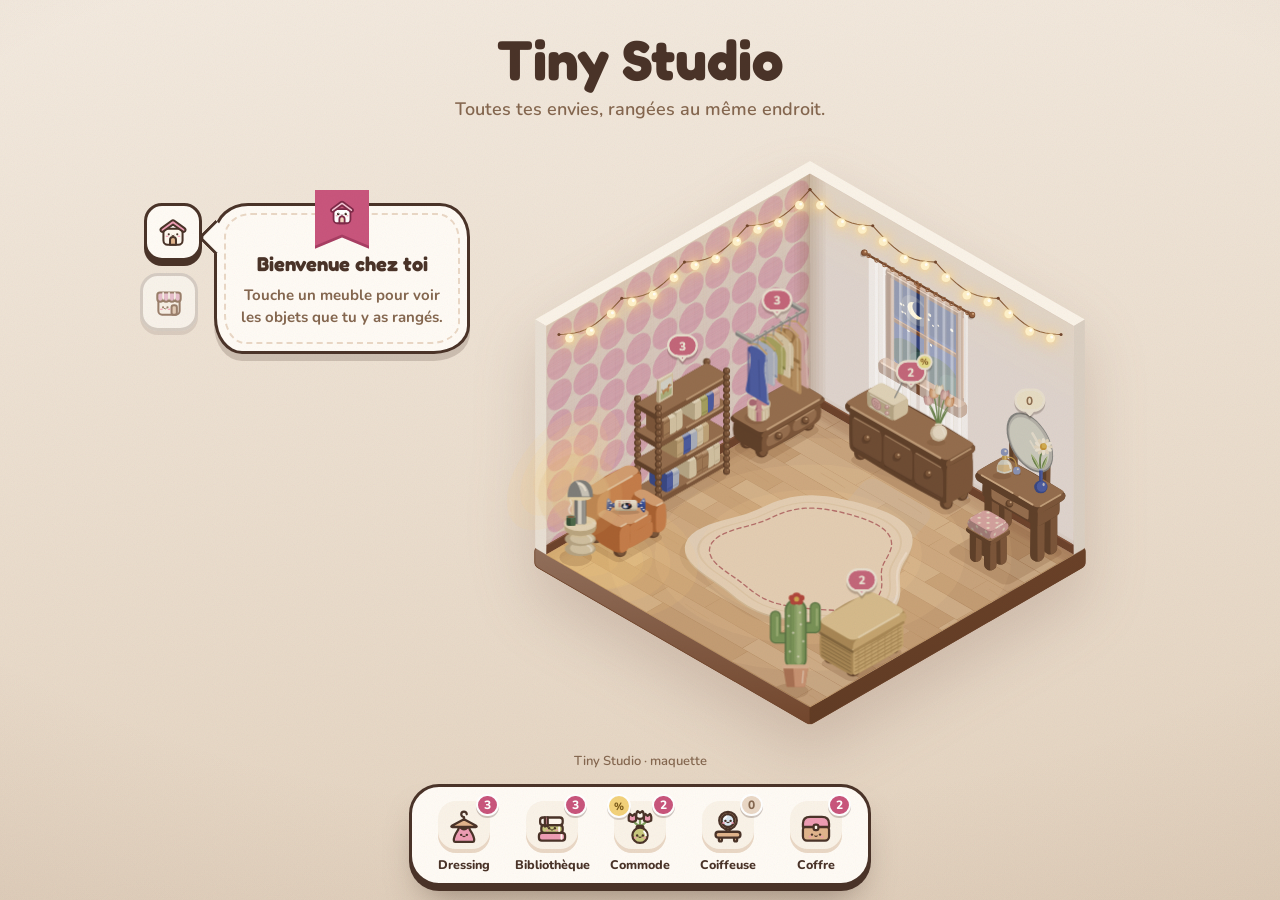
==== index.html @ 57e96b56 "Studio illustre, cinq meubles cliquables et panneau des envies (issue #1) La maquette de Tiny Studio" ====
<!DOCTYPE html>
<html lang="fr" data-ambiance="zen">
<head>
  <meta charset="utf-8">
  <meta name="viewport" content="width=device-width, initial-scale=1">
  <title>Tiny Studio</title>
  <meta name="description" content="Une pièce à vivre illustrée où l'on range ses envies repérées en ligne.">
  <link rel="preconnect" href="https://fonts.googleapis.com">
  <link rel="preconnect" href="https://fonts.gstatic.com" crossorigin>
  <link href="https://fonts.googleapis.com/css2?family=Fredoka:wght@500;600;700&family=Nunito:wght@600;700;800&display=swap" rel="stylesheet">
  <link rel="stylesheet" href="style.css">
</head>
<body>

  <!-- Les icônes du projet, dessinées une fois et réutilisées partout -->
  <svg class="sprite" aria-hidden="true" focusable="false">
    <symbol id="ic-maison" viewBox="0 0 32 32"><rect x="7" y="13" width="18" height="15" rx="4" class="ic-f ic" /><path d="M4.6 15.2 Q3.6 13.6 5.2 12.4 L14.4 5.6 Q16 4.4 17.6 5.6 L26.8 12.4 Q28.4 13.6 27.4 15.2 Q26.4 16.4 25 15.4 L16 8.9 L7 15.4 Q5.6 16.4 4.6 15.2 Z" class="ic-a ic" /><path d="M13.2 28 V23.4 a2.8 2.8 0 0 1 5.6 0 V28 Z" class="ic-b ic" /><g><circle cx="12" cy="18.2" r="1" class="ic-yeux" /><circle cx="12.40" cy="17.80" r="0.45" class="ic-eclat" /><circle cx="20" cy="18.2" r="1" class="ic-yeux" /><circle cx="20.40" cy="17.80" r="0.45" class="ic-eclat" /><ellipse cx="10.4" cy="20.0" rx="1.3" ry="0.8" class="ic-joue" /><ellipse cx="21.6" cy="20.0" rx="1.3" ry="0.8" class="ic-joue" /><path d="M15.0 19.3 Q16.0 20.4 17.0 19.3" class="ic-bouche" /></g></symbol>
    <symbol id="ic-boutique" viewBox="0 0 32 32"><rect x="6" y="13" width="20" height="15" rx="3.5" class="ic-f ic" /><rect x="18.4" y="19" width="5" height="9" rx="2" class="ic-b ic" /><path d="M5 9.5 Q5 7 7.5 7 H24.5 Q27 7 27 9.5 V13 a2.75 2.75 0 0 1 -5.5 0 a2.75 2.75 0 0 1 -5.5 0 a2.75 2.75 0 0 1 -5.5 0 a2.75 2.75 0 0 1 -5.5 0 Z" class="ic-a ic" /><path d="M10.5 7.5 V13 M16 7.5 V13 M21.5 7.5 V13" class="ic-rayure" /><g><circle cx="10.4" cy="21" r="1" class="ic-yeux" /><circle cx="10.80" cy="20.60" r="0.45" class="ic-eclat" /><circle cx="14.6" cy="21" r="1" class="ic-yeux" /><circle cx="15.00" cy="20.60" r="0.45" class="ic-eclat" /><ellipse cx="8.8" cy="22.8" rx="1.3" ry="0.8" class="ic-joue" /><ellipse cx="16.2" cy="22.8" rx="1.3" ry="0.8" class="ic-joue" /><path d="M11.5 22.1 Q12.5 23.2 13.5 22.1" class="ic-bouche" /></g></symbol>
    <symbol id="ic-dressing" viewBox="0 0 32 32"><path d="M16 9.5 V7.6 a2.3 2.3 0 1 1 2.3 -2.3" class="ic-trait" /><path d="M12.2 15 L11 18.5 Q7 24.5 7.5 27.6 Q7.6 28.5 8.6 28.5 H23.4 Q24.4 28.5 24.5 27.6 Q25 24.5 21 18.5 L19.8 15 Z" class="ic-a ic" /><path d="M16 9.5 L5.8 15 Q4.6 16 6.2 16 H25.8 Q27.4 16 26.2 15 Z" class="ic-b ic" /><path d="M13 16.4 Q16 19.4 19 16.4" class="ic-trait" /><g><circle cx="13.6" cy="22.6" r="1" class="ic-yeux" /><circle cx="14.00" cy="22.20" r="0.45" class="ic-eclat" /><circle cx="18.4" cy="22.6" r="1" class="ic-yeux" /><circle cx="18.80" cy="22.20" r="0.45" class="ic-eclat" /><ellipse cx="12.0" cy="24.400000000000002" rx="1.3" ry="0.8" class="ic-joue" /><ellipse cx="20.0" cy="24.400000000000002" rx="1.3" ry="0.8" class="ic-joue" /><path d="M15.0 23.700000000000003 Q16.0 24.8 17.0 23.700000000000003" class="ic-bouche" /></g></symbol>
    <symbol id="ic-bibliotheque" viewBox="0 0 32 32"><rect x="5" y="21" width="22" height="6.5" rx="2.4" class="ic-a ic" /><path d="M24 22.6 V25.9" class="ic-rayure" /><rect x="7" y="14.5" width="18" height="6.5" rx="2.4" class="ic-v ic" /><path d="M22 16.1 V19.4" class="ic-rayure" /><rect x="6" y="8" width="19" height="6.5" rx="2.4" class="ic-f ic" /><path d="M10 8 V15.6 l1.2 -1 l1.2 1 V8" class="ic-a ic" /><g><circle cx="13.6" cy="17" r="1" class="ic-yeux" /><circle cx="14.00" cy="16.60" r="0.45" class="ic-eclat" /><circle cx="18.4" cy="17" r="1" class="ic-yeux" /><circle cx="18.80" cy="16.60" r="0.45" class="ic-eclat" /><ellipse cx="12.0" cy="18.8" rx="1.3" ry="0.8" class="ic-joue" /><ellipse cx="20.0" cy="18.8" rx="1.3" ry="0.8" class="ic-joue" /><path d="M15.0 18.1 Q16.0 19.2 17.0 18.1" class="ic-bouche" /></g></symbol>
    <symbol id="ic-deco" viewBox="0 0 32 32"><path d="M16 16 V8 M16 16 Q12 13 9.6 10.4 M16 16 Q20 13 22.4 10.4" class="ic-tige" /><path transform="translate(9.6 10.6)" d="M-3 0 Q-3.6 -4 -2 -5.6 L0 -4 L2 -5.6 Q3.6 -4 3 0 Q0 2 -3 0 Z" class="ic-a ic" /><path transform="translate(16 8.2)" d="M-3 0 Q-3.6 -4 -2 -5.6 L0 -4 L2 -5.6 Q3.6 -4 3 0 Q0 2 -3 0 Z" class="ic-f ic" /><path transform="translate(22.4 10.6)" d="M-3 0 Q-3.6 -4 -2 -5.6 L0 -4 L2 -5.6 Q3.6 -4 3 0 Q0 2 -3 0 Z" class="ic-a ic" /><rect x="13.2" y="15" width="5.6" height="3.4" rx="1.2" class="ic-v ic" /><circle cx="16" cy="23" r="6.4" class="ic-v ic" /><path d="M19.4 19.8 Q21 21.2 21 23" class="ic-reflet" /><g><circle cx="13.6" cy="23.2" r="1" class="ic-yeux" /><circle cx="14.00" cy="22.80" r="0.45" class="ic-eclat" /><circle cx="18.4" cy="23.2" r="1" class="ic-yeux" /><circle cx="18.80" cy="22.80" r="0.45" class="ic-eclat" /><ellipse cx="12.0" cy="25.0" rx="1.3" ry="0.8" class="ic-joue" /><ellipse cx="20.0" cy="25.0" rx="1.3" ry="0.8" class="ic-joue" /><path d="M15.0 24.3 Q16.0 25.4 17.0 24.3" class="ic-bouche" /></g></symbol>
    <symbol id="ic-coiffeuse" viewBox="0 0 32 32"><rect x="14.7" y="17" width="2.6" height="4" rx="1" class="ic-b ic" /><circle cx="16" cy="10.6" r="7.4" class="ic-b ic" /><circle cx="16" cy="10.6" r="5.4" class="ic-verre ic" /><path d="M12.9 9 L14.8 7.1" class="ic-reflet" /><rect x="8.3" y="23.6" width="2.6" height="4.6" rx="1.2" class="ic-b ic" /><rect x="21.1" y="23.6" width="2.6" height="4.6" rx="1.2" class="ic-b ic" /><rect x="5.5" y="20" width="21" height="5" rx="2.5" class="ic-b ic" /><g><circle cx="13.8" cy="10.8" r="1" class="ic-yeux" /><circle cx="14.20" cy="10.40" r="0.45" class="ic-eclat" /><circle cx="18.2" cy="10.8" r="1" class="ic-yeux" /><circle cx="18.60" cy="10.40" r="0.45" class="ic-eclat" /><ellipse cx="12.200000000000001" cy="12.600000000000001" rx="1.3" ry="0.8" class="ic-joue" /><ellipse cx="19.8" cy="12.600000000000001" rx="1.3" ry="0.8" class="ic-joue" /><path d="M15.0 11.9 Q16.0 13.0 17.0 11.9" class="ic-bouche" /></g></symbol>
    <symbol id="ic-coffre" viewBox="0 0 32 32"><rect x="5" y="15" width="22" height="12.5" rx="3.4" class="ic-b ic" /><path d="M5 16 V13.2 Q5 7.4 11 7.4 H21 Q27 7.4 27 13.2 V16 Z" class="ic-a ic" /><rect x="14" y="14" width="4" height="4.6" rx="1.6" class="ic-f ic" /><g><circle cx="12.6" cy="22.4" r="1" class="ic-yeux" /><circle cx="13.00" cy="22.00" r="0.45" class="ic-eclat" /><circle cx="19.4" cy="22.4" r="1" class="ic-yeux" /><circle cx="19.80" cy="22.00" r="0.45" class="ic-eclat" /><ellipse cx="11.0" cy="24.2" rx="1.3" ry="0.8" class="ic-joue" /><ellipse cx="21.0" cy="24.2" rx="1.3" ry="0.8" class="ic-joue" /><path d="M15.0 23.5 Q16.0 24.599999999999998 17.0 23.5" class="ic-bouche" /></g></symbol>
    <symbol id="ic-canape" viewBox="0 0 32 32"><rect x="7" y="8.5" width="18" height="11" rx="4.2" class="ic-a ic" /><rect x="7.6" y="25" width="2.6" height="3" rx="1.1" class="ic-b ic" /><rect x="21.8" y="25" width="2.6" height="3" rx="1.1" class="ic-b ic" /><rect x="8.5" y="16.5" width="15" height="6" rx="2.6" class="ic-f ic" /><rect x="3.6" y="13" width="6.4" height="12" rx="3.2" class="ic-a ic" /><rect x="22" y="13" width="6.4" height="12" rx="3.2" class="ic-a ic" /><rect x="6" y="21" width="20" height="4.8" rx="2.2" class="ic-a ic" /><g><circle cx="13.6" cy="12.6" r="1" class="ic-yeux" /><circle cx="14.00" cy="12.20" r="0.45" class="ic-eclat" /><circle cx="18.4" cy="12.6" r="1" class="ic-yeux" /><circle cx="18.80" cy="12.20" r="0.45" class="ic-eclat" /><ellipse cx="12.0" cy="14.4" rx="1.3" ry="0.8" class="ic-joue" /><ellipse cx="20.0" cy="14.4" rx="1.3" ry="0.8" class="ic-joue" /><path d="M15.0 13.7 Q16.0 14.8 17.0 13.7" class="ic-bouche" /></g></symbol>
    <symbol id="ic-papier" viewBox="0 0 32 32"><path d="M8.5 10 H23.5 V26.5 Q20 25 16 26.6 Q12 28.2 8.5 26.5 Z" class="ic-f ic" /><g class="ic-pois"><circle cx="12" cy="14.5" r="1.5" /><circle cx="20" cy="14.5" r="1.5" /><circle cx="12" cy="22.5" r="1.5" /><circle cx="20" cy="22.5" r="1.5" /></g><rect x="5.5" y="5" width="21" height="6.4" rx="3.2" class="ic-a ic" /><ellipse cx="24" cy="8.2" rx="1.4" ry="2.4" class="ic-f ic" /><g><circle cx="14" cy="18.6" r="1" class="ic-yeux" /><circle cx="14.40" cy="18.20" r="0.45" class="ic-eclat" /><circle cx="18" cy="18.6" r="1" class="ic-yeux" /><circle cx="18.40" cy="18.20" r="0.45" class="ic-eclat" /><ellipse cx="12.4" cy="20.400000000000002" rx="1.3" ry="0.8" class="ic-joue" /><ellipse cx="19.6" cy="20.400000000000002" rx="1.3" ry="0.8" class="ic-joue" /><path d="M15.0 19.700000000000003 Q16.0 20.8 17.0 19.700000000000003" class="ic-bouche" /></g></symbol>
    <symbol id="ic-sol" viewBox="0 0 32 32"><rect x="5" y="5" width="22" height="22" rx="5.5" class="ic-b ic" /><path d="M5.6 10.5 H26.4 M5.6 16 H26.4 M5.6 21.5 H26.4 M14 5.6 V10.5 M21 10.5 V16 M11 16 V21.5 M18.5 21.5 V26.4" class="ic-lame" /><path d="M8.4 8.2 L10.6 6.4" class="ic-reflet" /><g><circle cx="12.6" cy="13.3" r="1" class="ic-yeux" /><circle cx="13.00" cy="12.90" r="0.45" class="ic-eclat" /><circle cx="19.4" cy="13.3" r="1" class="ic-yeux" /><circle cx="19.80" cy="12.90" r="0.45" class="ic-eclat" /><ellipse cx="11.0" cy="15.100000000000001" rx="1.3" ry="0.8" class="ic-joue" /><ellipse cx="21.0" cy="15.100000000000001" rx="1.3" ry="0.8" class="ic-joue" /></g></symbol>
    <symbol id="ic-chien" viewBox="0 0 32 32"><path d="M9.4 9.6 Q3.4 10.6 4.6 19.4 Q5.6 23 9.6 19.6 Z" class="ic-fauve-fonce ic" /><path d="M22.6 9.6 Q28.6 10.6 27.4 19.4 Q26.4 23 22.4 19.6 Z" class="ic-fauve-fonce ic" /><ellipse cx="16" cy="16" rx="8.6" ry="8.4" class="ic-fauve ic" /><ellipse cx="16" cy="20.4" rx="4.6" ry="3.4" class="ic-fauve-clair ic" /><ellipse cx="16" cy="18.4" rx="1.7" ry="1.2" class="ic-yeux" /><circle cx="12.4" cy="15" r="1.15" class="ic-yeux" /><circle cx="12.80" cy="14.60" r="0.45" class="ic-eclat" /><circle cx="19.6" cy="15" r="1.15" class="ic-yeux" /><circle cx="20.00" cy="14.60" r="0.45" class="ic-eclat" /><path d="M9.4 24.6 Q16 28 22.6 24.6" class="ic-collier" /><path d="M16 26.4 c-0.9 -1.2 -2.7 -0.4 -1.9 0.9 l1.9 1.8 l1.9 -1.8 c0.8 -1.3 -1 -2.1 -1.9 -0.9 Z" class="ic-medaille" /><g><ellipse cx="10.6" cy="17.8" rx="1.4" ry="0.85" class="ic-joue" /><ellipse cx="21.4" cy="17.8" rx="1.4" ry="0.85" class="ic-joue" /></g></symbol>
  </svg>

  <header class="entete">
    <p class="marque">Tiny Studio</p>
    <p class="accroche">Toutes tes envies, rangées au même endroit.</p>
  </header>

  <main class="scene">
    <h1 class="sr-only">Le studio</h1>

    <!-- Le menu, façon jeu : des onglets à gauche, et une bulle cousue qui change de contenu -->
    <div class="menu">
      <div class="onglets" role="tablist" aria-label="Menu du studio" aria-orientation="vertical">
        <button class="onglet" type="button" role="tab" id="onglet-accueil" aria-controls="volet-accueil" aria-selected="true" title="Accueil"><svg><use href="#ic-maison" /></svg><span class="sr-only">Accueil</span></button>
        <button class="onglet" type="button" role="tab" id="onglet-boutique" aria-controls="volet-boutique" aria-selected="false" tabindex="-1" title="Boutique"><svg><use href="#ic-boutique" /></svg><span class="sr-only">Boutique</span></button>
      </div>

      <div class="bulle" id="bulle">
        <section class="volet" role="tabpanel" id="volet-accueil" aria-labelledby="onglet-accueil">
          <span class="ruban" aria-hidden="true"><svg><use href="#ic-maison" /></svg></span>
          <h2>Bienvenue chez toi</h2>
          <p>Touche un meuble pour voir les objets que tu y as rangés.</p>
        </section>

        <section class="volet" role="tabpanel" id="volet-boutique" aria-labelledby="onglet-boutique" hidden>
          <span class="ruban" aria-hidden="true"><svg><use href="#ic-boutique" /></svg></span>
          <h2>La boutique ouvre bientôt</h2>
          <p>De quoi personnaliser ton studio, petit à petit.</p>
          <ul class="boutique-liste">
            <li><svg><use href="#ic-canape" /></svg>Des meubles</li>
            <li><svg><use href="#ic-papier" /></svg>Des papiers peints</li>
            <li><svg><use href="#ic-sol" /></svg>Des sols</li>
            <li><svg><use href="#ic-chien" /></svg>Un compagnon</li>
          </ul>
          <p class="centre"><span class="bientot-tag">Bientôt</span></p>
        </section>
      </div>
    </div>

    <div class="cadre-piece">
      <!-- Le studio en vue isométrique, fabriqué par un générateur : chaque meuble est un bouton -->
      <!-- PIECE -->
      <svg class="studio" viewBox="0 0 780 690" role="group" aria-label="Le studio en vue isométrique, avec ses cinq meubles">
        <defs>
          <linearGradient id="g-lumiere" x1="0" y1="0" x2="0" y2="1"><stop offset="0" stop-color="#FFFFFF" stop-opacity="0.22" /><stop offset="1" stop-color="#FFFFFF" stop-opacity="0" /></linearGradient>
          <linearGradient id="g-ombre" x1="0" y1="0" x2="0" y2="1"><stop offset="0" stop-color="#3B2414" stop-opacity="0" /><stop offset="1" stop-color="#3B2414" stop-opacity="0.18" /></linearGradient>
          <linearGradient id="g-ciel" x1="0" y1="0" x2="0" y2="1"><stop offset="0" class="ciel-haut" /><stop offset="1" class="ciel-bas" /></linearGradient>
          <radialGradient id="g-papier" cx="0.5" cy="0.45" r="0.7"><stop offset="0" stop-color="#FFF1D2" stop-opacity="0.75" /><stop offset="1" stop-color="#FFFFFF" stop-opacity="0" /></radialGradient>
        </defs>
        <g style="--c: var(--socle)"><path d="M65.2 506.5 Q65.2 511.5 69.6 514.0 L385.7 696.5 Q390.0 699.0 394.3 696.5 L710.4 514.0 Q714.8 511.5 714.8 506.5 L714.8 495.5 Q714.8 490.5 710.4 488.0 L394.3 305.5 Q390.0 303.0 385.7 305.5 L69.6 488.0 Q65.2 490.5 65.2 495.5 Z" class="v ombre" /><path d="M65.2 508.0 Q65.2 511.5 68.3 513.2 L387.0 697.2 Q390.0 699.0 390.0 695.5 L390.0 681.5 Q390.0 678.0 387.0 676.2 L68.3 492.2 Q65.2 490.5 65.2 494.0 Z" class="v clair" /><path d="M65.2 508.0 Q65.2 511.5 68.3 513.2 L387.0 697.2 Q390.0 699.0 390.0 695.5 L390.0 681.5 Q390.0 678.0 387.0 676.2 L68.3 492.2 Q65.2 490.5 65.2 494.0 Z" class="voile-lumiere" /><path d="M714.8 508.0 Q714.8 511.5 711.7 513.2 L393.0 697.2 Q390.0 699.0 390.0 695.5 L390.0 681.5 Q390.0 678.0 393.0 676.2 L711.7 492.2 Q714.8 490.5 714.8 494.0 Z" class="v ombre" /><path d="M714.8 508.0 Q714.8 511.5 711.7 513.2 L393.0 697.2 Q390.0 699.0 390.0 695.5 L390.0 681.5 Q390.0 678.0 393.0 676.2 L711.7 492.2 Q714.8 490.5 714.8 494.0 Z" class="voile-ombre" /><path d="M387.0 304.8 Q390.0 303.0 393.0 304.8 L711.7 488.8 Q714.8 490.5 711.7 492.2 L393.0 676.2 Q390.0 678.0 387.0 676.2 L68.3 492.2 Q65.2 490.5 68.3 488.8 Z" class="v haut" /></g><polygon points="390.0,318.0 701.8,498.0 390.0,678.0 78.2,498.0" class="sol" /><polygon points="390.0,318.0 78.2,498.0 78.2,228.0 390.0,48.0" class="mur-g" /><polygon points="390.0,318.0 701.8,498.0 701.8,228.0 390.0,48.0" class="mur-d" /><path d="M390.2 317.8 L702.0 497.9 L390.3 678.0 L77.9 498.2 L390.2 317.8 Z" fill="#D9B384" /><path d="M390.2 317.8 L427.6 339.6 L407.9 350.9 L370.7 329.1 L390.2 317.8 Z" fill="#E0BE91" /><path d="M427.1 340.0 L408.2 350.3" fill="none" stroke="#B88D5C" stroke-width="1.0" stroke-linecap="round" stroke-linejoin="round" opacity="0.8" /><path d="M394.0 329.3 Q405.8 335.0 416.0 343.2" fill="none" stroke="#C99E6D" stroke-width="0.9" stroke-linecap="round" opacity="0.5" /><path d="M427.6 339.6 L515.1 390.2 L495.8 401.5 L407.9 350.9 L427.6 339.6 Z" fill="#E0BE91" /><path d="M514.4 390.7 L496.3 401.0" fill="none" stroke="#B88D5C" stroke-width="1.0" stroke-linecap="round" stroke-linejoin="round" opacity="0.8" /><path d="M515.1 390.2 L611.5 445.9 L591.5 457.1 L495.8 401.5 L515.1 390.2 Z" fill="#E0BE91" /><path d="M610.6 446.2 L592.4 456.5" fill="none" stroke="#B88D5C" stroke-width="1.0" stroke-linecap="round" stroke-linejoin="round" opacity="0.8" /><path d="M526.5 405.8 Q540.5 414.0 554.1 422.9" fill="none" stroke="#C99E6D" stroke-width="0.9" stroke-linecap="round" opacity="0.5" /><path d="M611.5 445.9 L702.0 497.9 L682.0 509.3 L591.5 457.1 L611.5 445.9 Z" fill="#D1A978" /><path d="M701.3 498.4 L682.6 509.0" fill="none" stroke="#B88D5C" stroke-width="1.0" stroke-linecap="round" stroke-linejoin="round" opacity="0.8" /><path d="M646.2 474.9 Q659.3 484.6 673.8 492.0" fill="none" stroke="#C99E6D" stroke-width="0.9" stroke-linecap="round" opacity="0.5" /><path d="M370.7 329.1 L682.1 509.3" fill="none" stroke="#B88D5C" stroke-width="1.0" stroke-linecap="round" stroke-linejoin="round" opacity="0.85" /><path d="M370.7 329.1 L385.8 337.6 L366.4 349.4 L351.3 340.4 L370.7 329.1 Z" fill="#E0BE91" /><path d="M384.9 338.1 L366.5 348.8" fill="none" stroke="#B88D5C" stroke-width="1.0" stroke-linecap="round" stroke-linejoin="round" opacity="0.8" /><path d="M385.8 337.6 L481.2 393.4 L462.1 404.4 L366.4 349.4 L385.8 337.6 Z" fill="#D9B384" /><path d="M481.1 393.7 L462.4 404.2" fill="none" stroke="#B88D5C" stroke-width="1.0" stroke-linecap="round" stroke-linejoin="round" opacity="0.8" /><path d="M398.8 354.6 Q413.2 362.0 426.4 371.6" fill="none" stroke="#C99E6D" stroke-width="0.9" stroke-linecap="round" opacity="0.5" /><path d="M481.2 393.4 L570.1 444.4 L550.7 456.1 L462.1 404.4 L481.2 393.4 Z" fill="#D9B384" /><path d="M569.9 444.6 L551.2 455.6" fill="none" stroke="#B88D5C" stroke-width="1.0" stroke-linecap="round" stroke-linejoin="round" opacity="0.8" /><path d="M570.1 444.4 L655.1 493.9 L635.8 505.1 L550.7 456.1 L570.1 444.4 Z" fill="#D1A978" /><path d="M654.8 493.9 L636.5 504.8" fill="none" stroke="#B88D5C" stroke-width="1.0" stroke-linecap="round" stroke-linejoin="round" opacity="0.8" /><path d="M590.3 465.1 Q603.5 474.6 617.9 482.2" fill="none" stroke="#C99E6D" stroke-width="0.9" stroke-linecap="round" opacity="0.5" /><path d="M655.1 493.9 L682.0 509.3 L662.7 520.8 L635.8 505.1 L655.1 493.9 Z" fill="#E0BE91" /><path d="M681.9 509.4 L663.2 520.4" fill="none" stroke="#B88D5C" stroke-width="1.0" stroke-linecap="round" stroke-linejoin="round" opacity="0.8" /><path d="M351.2 340.4 L662.7 520.7" fill="none" stroke="#B88D5C" stroke-width="1.0" stroke-linecap="round" stroke-linejoin="round" opacity="0.85" /><path d="M351.3 340.4 L378.7 356.0 L359.1 367.4 L331.4 351.9 L351.3 340.4 Z" fill="#E0BE91" /><path d="M377.9 356.8 L359.4 367.2" fill="none" stroke="#B88D5C" stroke-width="1.0" stroke-linecap="round" stroke-linejoin="round" opacity="0.8" /><path d="M355.4 352.0 Q361.0 356.2 367.0 359.9" fill="none" stroke="#C99E6D" stroke-width="0.9" stroke-linecap="round" opacity="0.5" /><path d="M378.7 356.0 L463.6 405.0 L443.6 416.4 L359.1 367.4 L378.7 356.0 Z" fill="#E0BE91" /><path d="M463.0 405.8 L444.4 416.3" fill="none" stroke="#B88D5C" stroke-width="1.0" stroke-linecap="round" stroke-linejoin="round" opacity="0.8" /><path d="M463.6 405.0 L556.5 459.2 L536.7 470.4 L443.6 416.4 L463.6 405.0 Z" fill="#E0BE91" /><path d="M555.9 459.1 L537.3 469.8" fill="none" stroke="#B88D5C" stroke-width="1.0" stroke-linecap="round" stroke-linejoin="round" opacity="0.8" /><path d="M494.4 432.3 Q508.9 439.6 522.0 449.3" fill="none" stroke="#C99E6D" stroke-width="0.9" stroke-linecap="round" opacity="0.5" /><path d="M556.5 459.2 L662.7 520.8 L643.3 532.0 L536.7 470.4 L556.5 459.2 Z" fill="#E0BE91" /><path d="M662.2 520.9 L643.9 531.2" fill="none" stroke="#B88D5C" stroke-width="1.0" stroke-linecap="round" stroke-linejoin="round" opacity="0.8" /><path d="M599.8 493.1 Q614.2 500.7 627.4 510.2" fill="none" stroke="#C99E6D" stroke-width="0.9" stroke-linecap="round" opacity="0.5" /><path d="M331.5 351.9 L643.3 531.9" fill="none" stroke="#B88D5C" stroke-width="1.0" stroke-linecap="round" stroke-linejoin="round" opacity="0.85" /><path d="M331.4 351.9 L379.1 379.2 L359.1 390.7 L312.2 363.2 L331.4 351.9 Z" fill="#D1A978" /><path d="M378.5 379.3 L360.2 390.0" fill="none" stroke="#B88D5C" stroke-width="1.0" stroke-linecap="round" stroke-linejoin="round" opacity="0.8" /><path d="M338.4 364.7 Q352.2 373.2 366.0 381.8" fill="none" stroke="#C99E6D" stroke-width="0.9" stroke-linecap="round" opacity="0.5" /><path d="M379.1 379.2 L480.3 437.7 L460.8 448.5 L359.1 390.7 L379.1 379.2 Z" fill="#E0BE91" /><path d="M479.9 437.9 L461.3 448.4" fill="none" stroke="#B88D5C" stroke-width="1.0" stroke-linecap="round" stroke-linejoin="round" opacity="0.8" /><path d="M403.0 402.0 Q417.3 409.6 430.6 419.0" fill="none" stroke="#C99E6D" stroke-width="0.9" stroke-linecap="round" opacity="0.5" /><path d="M480.3 437.7 L549.1 477.2 L529.7 488.7 L460.8 448.5 L480.3 437.7 Z" fill="#D9B384" /><path d="M548.7 477.8 L530.0 488.2" fill="none" stroke="#B88D5C" stroke-width="1.0" stroke-linecap="round" stroke-linejoin="round" opacity="0.8" /><path d="M495.0 455.1 Q508.6 463.9 522.6 472.2" fill="none" stroke="#C99E6D" stroke-width="0.9" stroke-linecap="round" opacity="0.5" /><path d="M549.1 477.2 L643.3 532.0 L623.9 542.8 L529.7 488.7 L549.1 477.2 Z" fill="#D9B384" /><path d="M642.7 532.2 L624.1 542.6" fill="none" stroke="#B88D5C" stroke-width="1.0" stroke-linecap="round" stroke-linejoin="round" opacity="0.8" /><path d="M312.2 363.1 L623.9 542.9" fill="none" stroke="#B88D5C" stroke-width="1.0" stroke-linecap="round" stroke-linejoin="round" opacity="0.85" /><path d="M312.2 363.2 L335.2 376.2 L315.5 387.9 L292.8 374.1 L312.2 363.2 Z" fill="#D1A978" /><path d="M334.9 376.8 L316.5 387.6" fill="none" stroke="#B88D5C" stroke-width="1.0" stroke-linecap="round" stroke-linejoin="round" opacity="0.8" /><path d="M310.8 371.3 Q317.1 376.0 323.9 380.0" fill="none" stroke="#C99E6D" stroke-width="0.9" stroke-linecap="round" opacity="0.5" /><path d="M335.2 376.2 L429.4 431.0 L409.8 441.7 L315.5 387.9 L335.2 376.2 Z" fill="#D9B384" /><path d="M428.9 430.9 L410.5 441.5" fill="none" stroke="#B88D5C" stroke-width="1.0" stroke-linecap="round" stroke-linejoin="round" opacity="0.8" /><path d="M429.4 431.0 L512.4 478.6 L492.3 489.5 L409.8 441.7 L429.4 431.0 Z" fill="#D1A978" /><path d="M511.5 478.8 L493.2 489.4" fill="none" stroke="#B88D5C" stroke-width="1.0" stroke-linecap="round" stroke-linejoin="round" opacity="0.8" /><path d="M449.9 451.6 Q464.4 459.0 477.5 468.7" fill="none" stroke="#C99E6D" stroke-width="0.9" stroke-linecap="round" opacity="0.5" /><path d="M512.4 478.6 L599.9 529.0 L580.1 540.5 L492.3 489.5 L512.4 478.6 Z" fill="#D9B384" /><path d="M599.1 529.6 L580.7 540.2" fill="none" stroke="#B88D5C" stroke-width="1.0" stroke-linecap="round" stroke-linejoin="round" opacity="0.8" /><path d="M599.9 529.0 L623.9 542.8 L604.6 554.5 L580.1 540.5 L599.9 529.0 Z" fill="#D9B384" /><path d="M623.6 543.4 L604.6 553.8" fill="none" stroke="#B88D5C" stroke-width="1.0" stroke-linecap="round" stroke-linejoin="round" opacity="0.8" /><path d="M602.2 539.5 Q608.0 542.0 612.5 546.6" fill="none" stroke="#C99E6D" stroke-width="0.9" stroke-linecap="round" opacity="0.5" /><path d="M292.7 374.2 L604.5 554.5" fill="none" stroke="#B88D5C" stroke-width="1.0" stroke-linecap="round" stroke-linejoin="round" opacity="0.85" /><path d="M292.8 374.1 L358.2 412.0 L338.6 423.5 L272.8 385.4 L292.8 374.1 Z" fill="#D1A978" /><path d="M357.5 412.2 L338.8 423.0" fill="none" stroke="#B88D5C" stroke-width="1.0" stroke-linecap="round" stroke-linejoin="round" opacity="0.8" /><path d="M313.4 395.3 Q327.2 403.8 341.0 412.4" fill="none" stroke="#C99E6D" stroke-width="0.9" stroke-linecap="round" opacity="0.5" /><path d="M358.2 412.0 L435.5 457.0 L416.4 468.5 L338.6 423.5 L358.2 412.0 Z" fill="#D9B384" /><path d="M435.2 457.1 L416.7 467.7" fill="none" stroke="#B88D5C" stroke-width="1.0" stroke-linecap="round" stroke-linejoin="round" opacity="0.8" /><path d="M435.5 457.0 L545.1 519.9 L525.7 531.1 L416.4 468.5 L435.5 457.0 Z" fill="#E0BE91" /><path d="M544.4 520.1 L525.7 530.8" fill="none" stroke="#B88D5C" stroke-width="1.0" stroke-linecap="round" stroke-linejoin="round" opacity="0.8" /><path d="M480.1 491.5 Q494.5 499.1 507.7 508.6" fill="none" stroke="#C99E6D" stroke-width="0.9" stroke-linecap="round" opacity="0.5" /><path d="M545.1 519.9 L604.6 554.5 L585.1 565.4 L525.7 531.1 L545.1 519.9 Z" fill="#D1A978" /><path d="M603.7 554.4 L585.3 565.3" fill="none" stroke="#B88D5C" stroke-width="1.0" stroke-linecap="round" stroke-linejoin="round" opacity="0.8" /><path d="M272.9 385.4 L585.0 565.4" fill="none" stroke="#B88D5C" stroke-width="1.0" stroke-linecap="round" stroke-linejoin="round" opacity="0.85" /><path d="M272.8 385.4 L315.0 409.5 L295.5 421.0 L253.8 396.6 L272.8 385.4 Z" fill="#D1A978" /><path d="M314.2 409.7 L295.5 420.2" fill="none" stroke="#B88D5C" stroke-width="1.0" stroke-linecap="round" stroke-linejoin="round" opacity="0.8" /><path d="M315.0 409.5 L397.2 457.0 L377.1 468.1 L295.5 421.0 L315.0 409.5 Z" fill="#E0BE91" /><path d="M396.3 457.1 L377.8 467.8" fill="none" stroke="#B88D5C" stroke-width="1.0" stroke-linecap="round" stroke-linejoin="round" opacity="0.8" /><path d="M397.2 457.0 L502.0 517.2 L482.1 528.4 L377.1 468.1 L397.2 457.0 Z" fill="#D9B384" /><path d="M501.0 517.9 L482.9 528.3" fill="none" stroke="#B88D5C" stroke-width="1.0" stroke-linecap="round" stroke-linejoin="round" opacity="0.8" /><path d="M429.4 484.8 Q442.5 494.5 457.0 501.8" fill="none" stroke="#C99E6D" stroke-width="0.9" stroke-linecap="round" opacity="0.5" /><path d="M502.0 517.2 L582.5 564.3 L563.3 575.9 L482.1 528.4 L502.0 517.2 Z" fill="#E0BE91" /><path d="M582.2 564.9 L563.9 575.2" fill="none" stroke="#B88D5C" stroke-width="1.0" stroke-linecap="round" stroke-linejoin="round" opacity="0.8" /><path d="M582.5 564.3 L585.1 565.4 L565.3 576.6 L563.3 575.9 L582.5 564.3 Z" fill="#D9B384" /><path d="M584.1 565.7 L565.7 576.3" fill="none" stroke="#B88D5C" stroke-width="1.0" stroke-linecap="round" stroke-linejoin="round" opacity="0.8" /><path d="M253.8 396.6 L565.3 576.7" fill="none" stroke="#B88D5C" stroke-width="1.0" stroke-linecap="round" stroke-linejoin="round" opacity="0.85" /><path d="M253.8 396.6 L282.3 413.5 L262.9 424.3 L233.9 408.0 L253.8 396.6 Z" fill="#D9B384" /><path d="M281.6 413.7 L263.5 424.5" fill="none" stroke="#B88D5C" stroke-width="1.0" stroke-linecap="round" stroke-linejoin="round" opacity="0.8" /><path d="M282.3 413.5 L355.3 455.8 L335.5 466.5 L262.9 424.3 L282.3 413.5 Z" fill="#D1A978" /><path d="M354.9 455.9 L336.2 466.5" fill="none" stroke="#B88D5C" stroke-width="1.0" stroke-linecap="round" stroke-linejoin="round" opacity="0.8" /><path d="M294.4 429.3 Q308.1 438.0 322.0 446.4" fill="none" stroke="#C99E6D" stroke-width="0.9" stroke-linecap="round" opacity="0.5" /><path d="M355.3 455.8 L463.6 517.8 L443.8 529.4 L335.5 466.5 L355.3 455.8 Z" fill="#E0BE91" /><path d="M463.2 518.3 L444.6 529.1" fill="none" stroke="#B88D5C" stroke-width="1.0" stroke-linecap="round" stroke-linejoin="round" opacity="0.8" /><path d="M463.6 517.8 L560.7 574.1 L541.3 585.7 L443.8 529.4 L463.6 517.8 Z" fill="#D1A978" /><path d="M560.3 574.7 L541.8 585.2" fill="none" stroke="#B88D5C" stroke-width="1.0" stroke-linecap="round" stroke-linejoin="round" opacity="0.8" /><path d="M560.7 574.1 L565.3 576.6 L546.1 588.3 L541.3 585.7 L560.7 574.1 Z" fill="#E0BE91" /><path d="M564.9 577.3 L546.3 587.7" fill="none" stroke="#B88D5C" stroke-width="1.0" stroke-linecap="round" stroke-linejoin="round" opacity="0.8" /><path d="M554.6 579.5 Q553.6 579.4 554.0 580.3" fill="none" stroke="#C99E6D" stroke-width="0.9" stroke-linecap="round" opacity="0.5" /><path d="M233.9 408.0 L546.0 588.2" fill="none" stroke="#B88D5C" stroke-width="1.0" stroke-linecap="round" stroke-linejoin="round" opacity="0.85" /><path d="M233.9 408.0 L281.9 435.4 L262.3 446.6 L214.9 419.4 L233.9 408.0 Z" fill="#E0BE91" /><path d="M281.3 435.8 L262.7 446.6" fill="none" stroke="#B88D5C" stroke-width="1.0" stroke-linecap="round" stroke-linejoin="round" opacity="0.8" /><path d="M281.9 435.4 L372.6 488.0 L353.4 499.2 L262.3 446.6 L281.9 435.4 Z" fill="#D9B384" /><path d="M372.1 488.1 L353.6 498.9" fill="none" stroke="#B88D5C" stroke-width="1.0" stroke-linecap="round" stroke-linejoin="round" opacity="0.8" /><path d="M372.6 488.0 L446.6 530.7 L427.2 542.1 L353.4 499.2 L372.6 488.0 Z" fill="#D9B384" /><path d="M445.9 530.9 L428.0 541.8" fill="none" stroke="#B88D5C" stroke-width="1.0" stroke-linecap="round" stroke-linejoin="round" opacity="0.8" /><path d="M446.6 530.7 L546.1 588.3 L526.4 599.4 L427.2 542.1 L446.6 530.7 Z" fill="#D1A978" /><path d="M545.2 588.1 L526.9 599.1" fill="none" stroke="#B88D5C" stroke-width="1.0" stroke-linecap="round" stroke-linejoin="round" opacity="0.8" /><path d="M214.8 419.3 L526.4 599.4" fill="none" stroke="#B88D5C" stroke-width="1.0" stroke-linecap="round" stroke-linejoin="round" opacity="0.85" /><path d="M214.9 419.4 L243.8 435.9 L224.7 447.5 L194.9 430.8 L214.9 419.4 Z" fill="#D9B384" /><path d="M243.6 436.7 L224.9 447.2" fill="none" stroke="#B88D5C" stroke-width="1.0" stroke-linecap="round" stroke-linejoin="round" opacity="0.8" /><path d="M243.8 435.9 L319.1 479.9 L299.9 490.9 L224.7 447.5 L243.8 435.9 Z" fill="#D1A978" /><path d="M319.0 480.0 L300.3 490.8" fill="none" stroke="#B88D5C" stroke-width="1.0" stroke-linecap="round" stroke-linejoin="round" opacity="0.8" /><path d="M319.1 479.9 L415.5 535.3 L396.0 546.3 L299.9 490.9 L319.1 479.9 Z" fill="#E0BE91" /><path d="M414.8 535.5 L396.5 546.3" fill="none" stroke="#B88D5C" stroke-width="1.0" stroke-linecap="round" stroke-linejoin="round" opacity="0.8" /><path d="M415.5 535.3 L508.6 588.6 L488.8 600.1 L396.0 546.3 L415.5 535.3 Z" fill="#D9B384" /><path d="M508.1 589.2 L489.8 600.0" fill="none" stroke="#B88D5C" stroke-width="1.0" stroke-linecap="round" stroke-linejoin="round" opacity="0.8" /><path d="M508.6 588.6 L526.4 599.4 L506.9 610.2 L488.8 600.1 L508.6 588.6 Z" fill="#D1A978" /><path d="M526.0 599.6 L507.5 610.0" fill="none" stroke="#B88D5C" stroke-width="1.0" stroke-linecap="round" stroke-linejoin="round" opacity="0.8" /><path d="M195.0 430.7 L506.9 610.3" fill="none" stroke="#B88D5C" stroke-width="1.0" stroke-linecap="round" stroke-linejoin="round" opacity="0.85" /><path d="M194.9 430.8 L235.5 453.9 L216.0 465.1 L175.8 441.8 L194.9 430.8 Z" fill="#D9B384" /><path d="M235.3 454.1 L216.5 465.0" fill="none" stroke="#B88D5C" stroke-width="1.0" stroke-linecap="round" stroke-linejoin="round" opacity="0.8" /><path d="M235.5 453.9 L309.3 496.1 L289.5 507.4 L216.0 465.1 L235.5 453.9 Z" fill="#D9B384" /><path d="M308.5 496.8 L289.9 507.3" fill="none" stroke="#B88D5C" stroke-width="1.0" stroke-linecap="round" stroke-linejoin="round" opacity="0.8" /><path d="M309.3 496.1 L389.8 542.5 L370.1 553.7 L289.5 507.4 L309.3 496.1 Z" fill="#D9B384" /><path d="M388.9 543.3 L370.8 553.8" fill="none" stroke="#B88D5C" stroke-width="1.0" stroke-linecap="round" stroke-linejoin="round" opacity="0.8" /><path d="M389.8 542.5 L484.9 597.5 L465.3 608.6 L370.1 553.7 L389.8 542.5 Z" fill="#D1A978" /><path d="M484.2 597.9 L465.6 608.6" fill="none" stroke="#B88D5C" stroke-width="1.0" stroke-linecap="round" stroke-linejoin="round" opacity="0.8" /><path d="M401.7 558.7 Q415.5 567.3 429.3 575.8" fill="none" stroke="#C99E6D" stroke-width="0.9" stroke-linecap="round" opacity="0.5" /><path d="M484.9 597.5 L506.9 610.2 L487.4 622.0 L465.3 608.6 L484.9 597.5 Z" fill="#D9B384" /><path d="M506.4 610.9 L487.9 621.2" fill="none" stroke="#B88D5C" stroke-width="1.0" stroke-linecap="round" stroke-linejoin="round" opacity="0.8" /><path d="M485.2 607.0 Q490.3 610.6 495.5 614.1" fill="none" stroke="#C99E6D" stroke-width="0.9" stroke-linecap="round" opacity="0.5" /><path d="M175.8 441.8 L487.4 621.9" fill="none" stroke="#B88D5C" stroke-width="1.0" stroke-linecap="round" stroke-linejoin="round" opacity="0.85" /><path d="M175.8 441.8 L188.1 448.7 L169.0 460.5 L156.0 453.1 L175.8 441.8 Z" fill="#D9B384" /><path d="M187.8 449.2 L169.3 459.9" fill="none" stroke="#B88D5C" stroke-width="1.0" stroke-linecap="round" stroke-linejoin="round" opacity="0.8" /><path d="M171.8 448.5 Q173.9 451.1 176.9 452.6" fill="none" stroke="#C99E6D" stroke-width="0.9" stroke-linecap="round" opacity="0.5" /><path d="M188.1 448.7 L264.6 492.8 L244.6 504.4 L169.0 460.5 L188.1 448.7 Z" fill="#D1A978" /><path d="M263.7 493.3 L245.4 503.7" fill="none" stroke="#B88D5C" stroke-width="1.0" stroke-linecap="round" stroke-linejoin="round" opacity="0.8" /><path d="M207.4 469.1 Q220.7 478.5 235.1 486.2" fill="none" stroke="#C99E6D" stroke-width="0.9" stroke-linecap="round" opacity="0.5" /><path d="M264.6 492.8 L369.3 553.2 L350.1 564.8 L244.6 504.4 L264.6 492.8 Z" fill="#D1A978" /><path d="M368.6 553.9 L350.5 564.4" fill="none" stroke="#B88D5C" stroke-width="1.0" stroke-linecap="round" stroke-linejoin="round" opacity="0.8" /><path d="M292.1 518.0 Q306.1 526.2 319.7 535.0" fill="none" stroke="#C99E6D" stroke-width="0.9" stroke-linecap="round" opacity="0.5" /><path d="M369.3 553.2 L472.2 612.5 L452.1 623.8 L350.1 564.8 L369.3 553.2 Z" fill="#D9B384" /><path d="M471.5 613.2 L453.1 623.7" fill="none" stroke="#B88D5C" stroke-width="1.0" stroke-linecap="round" stroke-linejoin="round" opacity="0.8" /><path d="M472.2 612.5 L487.4 622.0 L467.9 633.2 L452.1 623.8 L472.2 612.5 Z" fill="#D9B384" /><path d="M487.0 621.9 L468.7 632.7" fill="none" stroke="#B88D5C" stroke-width="1.0" stroke-linecap="round" stroke-linejoin="round" opacity="0.8" /><path d="M156.0 453.1 L467.9 633.1" fill="none" stroke="#B88D5C" stroke-width="1.0" stroke-linecap="round" stroke-linejoin="round" opacity="0.85" /><path d="M156.0 453.1 L198.5 477.4 L179.1 488.7 L136.5 464.4 L156.0 453.1 Z" fill="#D1A978" /><path d="M198.0 477.6 L179.1 488.2" fill="none" stroke="#B88D5C" stroke-width="1.0" stroke-linecap="round" stroke-linejoin="round" opacity="0.8" /><path d="M198.5 477.4 L283.8 527.0 L264.9 537.9 L179.1 488.7 L198.5 477.4 Z" fill="#D9B384" /><path d="M283.4 527.2 L265.3 538.0" fill="none" stroke="#B88D5C" stroke-width="1.0" stroke-linecap="round" stroke-linejoin="round" opacity="0.8" /><path d="M283.8 527.0 L374.4 579.1 L355.1 590.3 L264.9 537.9 L283.8 527.0 Z" fill="#E0BE91" /><path d="M374.0 579.4 L355.8 589.9" fill="none" stroke="#B88D5C" stroke-width="1.0" stroke-linecap="round" stroke-linejoin="round" opacity="0.8" /><path d="M315.1 553.8 Q328.2 563.5 342.7 570.8" fill="none" stroke="#C99E6D" stroke-width="0.9" stroke-linecap="round" opacity="0.5" /><path d="M374.4 579.1 L467.9 633.2 L448.4 644.0 L355.1 590.3 L374.4 579.1 Z" fill="#D1A978" /><path d="M467.4 633.1 L448.9 644.1" fill="none" stroke="#B88D5C" stroke-width="1.0" stroke-linecap="round" stroke-linejoin="round" opacity="0.8" /><path d="M136.6 464.3 L448.4 644.0" fill="none" stroke="#B88D5C" stroke-width="1.0" stroke-linecap="round" stroke-linejoin="round" opacity="0.85" /><path d="M136.5 464.4 L202.1 501.8 L182.9 513.0 L117.2 475.4 L136.5 464.4 Z" fill="#E0BE91" /><path d="M201.7 502.2 L183.2 513.1" fill="none" stroke="#B88D5C" stroke-width="1.0" stroke-linecap="round" stroke-linejoin="round" opacity="0.8" /><path d="M151.7 481.9 Q165.4 490.6 179.3 499.0" fill="none" stroke="#C99E6D" stroke-width="0.9" stroke-linecap="round" opacity="0.5" /><path d="M202.1 501.8 L284.9 549.7 L265.5 561.3 L182.9 513.0 L202.1 501.8 Z" fill="#D1A978" /><path d="M284.3 550.3 L265.8 560.9" fill="none" stroke="#B88D5C" stroke-width="1.0" stroke-linecap="round" stroke-linejoin="round" opacity="0.8" /><path d="M284.9 549.7 L377.5 603.0 L357.7 614.5 L265.5 561.3 L284.9 549.7 Z" fill="#D1A978" /><path d="M376.9 603.6 L358.6 614.1" fill="none" stroke="#B88D5C" stroke-width="1.0" stroke-linecap="round" stroke-linejoin="round" opacity="0.8" /><path d="M377.5 603.0 L448.4 644.0 L429.0 655.4 L357.7 614.5 L377.5 603.0 Z" fill="#E0BE91" /><path d="M447.9 644.5 L429.4 655.3" fill="none" stroke="#B88D5C" stroke-width="1.0" stroke-linecap="round" stroke-linejoin="round" opacity="0.8" /><path d="M386.5 617.5 Q400.5 625.6 414.1 634.5" fill="none" stroke="#C99E6D" stroke-width="0.9" stroke-linecap="round" opacity="0.5" /><path d="M117.2 475.4 L429.0 655.5" fill="none" stroke="#B88D5C" stroke-width="1.0" stroke-linecap="round" stroke-linejoin="round" opacity="0.85" /><path d="M117.2 475.4 L138.6 488.0 L118.7 498.8 L97.6 486.6 L117.2 475.4 Z" fill="#D1A978" /><path d="M137.6 487.9 L119.4 498.6" fill="none" stroke="#B88D5C" stroke-width="1.0" stroke-linecap="round" stroke-linejoin="round" opacity="0.8" /><path d="M117.5 484.7 Q121.8 488.5 126.9 491.2" fill="none" stroke="#C99E6D" stroke-width="0.9" stroke-linecap="round" opacity="0.5" /><path d="M138.6 488.0 L222.6 536.5 L203.4 547.8 L118.7 498.8 L138.6 488.0 Z" fill="#D1A978" /><path d="M222.0 536.8 L203.8 547.2" fill="none" stroke="#B88D5C" stroke-width="1.0" stroke-linecap="round" stroke-linejoin="round" opacity="0.8" /><path d="M222.6 536.5 L329.2 597.7 L309.7 609.6 L203.4 547.8 L222.6 536.5 Z" fill="#D9B384" /><path d="M328.7 598.2 L310.5 608.7" fill="none" stroke="#B88D5C" stroke-width="1.0" stroke-linecap="round" stroke-linejoin="round" opacity="0.8" /><path d="M242.8 557.0 Q256.2 566.2 270.4 574.1" fill="none" stroke="#C99E6D" stroke-width="0.9" stroke-linecap="round" opacity="0.5" /><path d="M329.2 597.7 L429.0 655.4 L409.8 667.0 L309.7 609.6 L329.2 597.7 Z" fill="#E0BE91" /><path d="M428.4 655.9 L410.3 666.7" fill="none" stroke="#B88D5C" stroke-width="1.0" stroke-linecap="round" stroke-linejoin="round" opacity="0.8" /><path d="M97.6 486.6 L409.7 667.0" fill="none" stroke="#B88D5C" stroke-width="1.0" stroke-linecap="round" stroke-linejoin="round" opacity="0.85" /><path d="M97.6 486.6 L134.5 507.9 L114.7 518.8 L77.9 498.2 L97.6 486.6 Z" fill="#E0BE91" /><path d="M133.8 508.0 L115.5 518.9" fill="none" stroke="#B88D5C" stroke-width="1.0" stroke-linecap="round" stroke-linejoin="round" opacity="0.8" /><path d="M134.5 507.9 L216.5 555.6 L197.1 566.9 L114.7 518.8 L134.5 507.9 Z" fill="#E0BE91" /><path d="M216.1 555.7 L197.6 566.3" fill="none" stroke="#B88D5C" stroke-width="1.0" stroke-linecap="round" stroke-linejoin="round" opacity="0.8" /><path d="M216.5 555.6 L316.2 613.1 L297.0 624.0 L197.1 566.9 L216.5 555.6 Z" fill="#D1A978" /><path d="M315.7 613.1 L297.4 624.2" fill="none" stroke="#B88D5C" stroke-width="1.0" stroke-linecap="round" stroke-linejoin="round" opacity="0.8" /><path d="M316.2 613.1 L392.9 657.1 L373.3 668.0 L297.0 624.0 L316.2 613.1 Z" fill="#D9B384" /><path d="M392.1 657.4 L373.8 668.2" fill="none" stroke="#B88D5C" stroke-width="1.0" stroke-linecap="round" stroke-linejoin="round" opacity="0.8" /><path d="M392.9 657.1 L409.8 667.0 L390.3 678.0 L373.3 668.0 L392.9 657.1 Z" fill="#D9B384" /><path d="M408.9 667.2 L390.6 677.7" fill="none" stroke="#B88D5C" stroke-width="1.0" stroke-linecap="round" stroke-linejoin="round" opacity="0.8" /><path d="M389.2 664.1 Q394.2 666.4 398.1 670.3" fill="none" stroke="#C99E6D" stroke-width="0.9" stroke-linecap="round" opacity="0.5" /><path d="M78.0 498.2 L390.2 678.0" fill="none" stroke="#B88D5C" stroke-width="1.0" stroke-linecap="round" stroke-linejoin="round" opacity="0.85" /><path d="M390.2 317.8 L702.0 497.9 L690.2 505.0 L378.3 325.1 L390.2 317.8 Z" fill="#6E4426" opacity="0.08" /><path d="M390.2 317.8 L401.6 324.7 L89.9 505.0 L77.9 498.2 L390.2 317.8 Z" fill="#6E4426" opacity="0.1" /><polygon points="390.0,33.0 714.8,220.5 701.8,228.0 390.0,48.0 78.2,228.0 65.2,220.5" class="tranche-haut" /><polygon points="65.2,490.5 78.2,498.0 78.2,228.0 65.2,220.5" class="tranche-g" /><polygon points="714.8,490.5 701.8,498.0 701.8,228.0 714.8,220.5" class="tranche-d" /><defs><pattern id="l-pois-E9B5BE" patternUnits="userSpaceOnUse" width="1.2" height="1.2" patternTransform="matrix(-25.981 15.000 0 30 390.0 48.0)"><rect width="1.2" height="1.2" fill="#F1E4D3" /><circle cx="0.600" cy="0.600" r="0.558" fill="#E9B5BE" /><path d="M0 0.023 H1.2" stroke="#FFFFFF" stroke-width="0.011" opacity="0.11" /><path d="M0.023 0 V1.2" stroke="#8A4416" stroke-width="0.008" opacity="0.07" /><path d="M0 0.069 H1.2" stroke="#8A4416" stroke-width="0.008" opacity="0.10" /><path d="M0.069 0 V1.2" stroke="#8A4416" stroke-width="0.012" opacity="0.08" /><path d="M0 0.115 H1.2" stroke="#FFFFFF" stroke-width="0.013" opacity="0.07" /><path d="M0.115 0 V1.2" stroke="#FFFFFF" stroke-width="0.012" opacity="0.07" /><path d="M0 0.162 H1.2" stroke="#8A4416" stroke-width="0.010" opacity="0.06" /><path d="M0.162 0 V1.2" stroke="#8A4416" stroke-width="0.011" opacity="0.06" /><path d="M0 0.208 H1.2" stroke="#FFFFFF" stroke-width="0.007" opacity="0.08" /><path d="M0.208 0 V1.2" stroke="#FFFFFF" stroke-width="0.009" opacity="0.13" /><path d="M0 0.254 H1.2" stroke="#8A4416" stroke-width="0.011" opacity="0.09" /><path d="M0.254 0 V1.2" stroke="#8A4416" stroke-width="0.007" opacity="0.10" /><path d="M0 0.300 H1.2" stroke="#8A4416" stroke-width="0.007" opacity="0.10" /><path d="M0.300 0 V1.2" stroke="#FFFFFF" stroke-width="0.010" opacity="0.12" /><path d="M0 0.346 H1.2" stroke="#FFFFFF" stroke-width="0.008" opacity="0.09" /><path d="M0.346 0 V1.2" stroke="#8A4416" stroke-width="0.007" opacity="0.09" /><path d="M0 0.392 H1.2" stroke="#8A4416" stroke-width="0.008" opacity="0.06" /><path d="M0.392 0 V1.2" stroke="#FFFFFF" stroke-width="0.007" opacity="0.11" /><path d="M0 0.438 H1.2" stroke="#8A4416" stroke-width="0.010" opacity="0.06" /><path d="M0.438 0 V1.2" stroke="#8A4416" stroke-width="0.010" opacity="0.09" /><path d="M0 0.485 H1.2" stroke="#FFFFFF" stroke-width="0.011" opacity="0.08" /><path d="M0.485 0 V1.2" stroke="#FFFFFF" stroke-width="0.008" opacity="0.09" /><path d="M0 0.531 H1.2" stroke="#8A4416" stroke-width="0.007" opacity="0.13" /><path d="M0.531 0 V1.2" stroke="#FFFFFF" stroke-width="0.011" opacity="0.11" /><path d="M0 0.577 H1.2" stroke="#FFFFFF" stroke-width="0.014" opacity="0.11" /><path d="M0.577 0 V1.2" stroke="#FFFFFF" stroke-width="0.011" opacity="0.08" /><path d="M0 0.623 H1.2" stroke="#8A4416" stroke-width="0.008" opacity="0.07" /><path d="M0.623 0 V1.2" stroke="#FFFFFF" stroke-width="0.010" opacity="0.10" /><path d="M0 0.669 H1.2" stroke="#FFFFFF" stroke-width="0.006" opacity="0.08" /><path d="M0.669 0 V1.2" stroke="#FFFFFF" stroke-width="0.011" opacity="0.13" /><path d="M0 0.715 H1.2" stroke="#FFFFFF" stroke-width="0.009" opacity="0.12" /><path d="M0.715 0 V1.2" stroke="#FFFFFF" stroke-width="0.007" opacity="0.05" /><path d="M0 0.762 H1.2" stroke="#FFFFFF" stroke-width="0.013" opacity="0.07" /><path d="M0.762 0 V1.2" stroke="#FFFFFF" stroke-width="0.011" opacity="0.07" /><path d="M0 0.808 H1.2" stroke="#8A4416" stroke-width="0.012" opacity="0.07" /><path d="M0.808 0 V1.2" stroke="#FFFFFF" stroke-width="0.011" opacity="0.09" /><path d="M0 0.854 H1.2" stroke="#8A4416" stroke-width="0.010" opacity="0.11" /><path d="M0.854 0 V1.2" stroke="#8A4416" stroke-width="0.009" opacity="0.08" /><path d="M0 0.900 H1.2" stroke="#8A4416" stroke-width="0.012" opacity="0.09" /><path d="M0.900 0 V1.2" stroke="#FFFFFF" stroke-width="0.011" opacity="0.12" /><path d="M0 0.946 H1.2" stroke="#FFFFFF" stroke-width="0.010" opacity="0.12" /><path d="M0.946 0 V1.2" stroke="#FFFFFF" stroke-width="0.007" opacity="0.07" /><path d="M0 0.992 H1.2" stroke="#FFFFFF" stroke-width="0.007" opacity="0.11" /><path d="M0.992 0 V1.2" stroke="#FFFFFF" stroke-width="0.010" opacity="0.09" /><path d="M0 1.038 H1.2" stroke="#FFFFFF" stroke-width="0.008" opacity="0.11" /><path d="M1.038 0 V1.2" stroke="#FFFFFF" stroke-width="0.007" opacity="0.08" /><path d="M0 1.085 H1.2" stroke="#FFFFFF" stroke-width="0.012" opacity="0.06" /><path d="M1.085 0 V1.2" stroke="#FFFFFF" stroke-width="0.008" opacity="0.10" /><path d="M0 1.131 H1.2" stroke="#8A4416" stroke-width="0.009" opacity="0.10" /><path d="M1.131 0 V1.2" stroke="#8A4416" stroke-width="0.010" opacity="0.10" /><path d="M0 1.177 H1.2" stroke="#FFFFFF" stroke-width="0.008" opacity="0.08" /><path d="M1.177 0 V1.2" stroke="#FFFFFF" stroke-width="0.013" opacity="0.12" /></pattern><g id="pois-dessin"><rect width="0.9" height="0.9" fill="#F4B3C1" /><circle cx="0.225" cy="0.225" r="0.117" fill="#FFF6EA" /><circle cx="0.675" cy="0.675" r="0.117" fill="#FFF6EA" /></g><pattern id="pois-x" patternUnits="userSpaceOnUse" width="0.9" height="0.9" patternTransform="matrix(-11.691 6.750 0 13.500 390 318)"><use href="#pois-dessin" /></pattern><pattern id="pois-y" patternUnits="userSpaceOnUse" width="0.9" height="0.9" patternTransform="matrix(11.691 6.750 0 13.500 390 318)"><use href="#pois-dessin" /></pattern><pattern id="pois-z" patternUnits="userSpaceOnUse" width="0.9" height="0.9" patternTransform="matrix(11.691 6.750 -11.691 6.750 390 318)"><use href="#pois-dessin" /></pattern></defs><path d="M390.3 317.9 L78.4 498.1 L78.0 227.8 L390.0 48.1 L390.3 317.9 Z" fill="url(#l-pois-E9B5BE)" /><path d="M390.1 317.9 L701.5 498.0 L701.7 228.4 L389.8 48.1 L390.1 317.9 Z" fill="#FAF3E8" /><path d="M390.3 317.9 L78.4 498.1 L78.6 486.8 L389.8 306.6 L390.3 317.9 Z" fill="#73472D" /><path d="M390.1 317.9 L701.5 498.0 L701.5 486.6 L389.5 306.6 L390.1 317.9 Z" fill="#73472D" /><path d="M387.6 308.8 L81.3 486.0" fill="none" stroke="#93603F" stroke-width="1.6" stroke-linecap="round" stroke-linejoin="round" opacity="0.9" /><path d="M392.4 308.6 L698.8 485.9" fill="none" stroke="#93603F" stroke-width="1.6" stroke-linecap="round" stroke-linejoin="round" opacity="0.9" /><g class="zen-illustre"><path d="M390.3 317.9 L386.1 320.0 L386.4 50.1 L390.0 48.1 L390.3 317.9 Z" fill="#6E4426" opacity="0.045" /><path d="M390.1 317.9 L393.9 320.4 L393.7 50.5 L389.8 48.1 L390.1 317.9 Z" fill="#6E4426" opacity="0.045" /><path d="M390.3 317.9 L78.4 498.1 L78.4 495.0 L389.8 314.5 L390.3 317.9 Z" fill="#6E4426" opacity="0.045" /><path d="M390.1 317.9 L701.5 498.0 L701.3 495.0 L389.6 314.5 L390.1 317.9 Z" fill="#6E4426" opacity="0.045" /><path d="M390.3 317.9 L382.6 322.5 L382.3 52.6 L390.0 48.1 L390.3 317.9 Z" fill="#6E4426" opacity="0.045" /><path d="M390.1 317.9 L397.3 322.6 L397.7 52.3 L389.8 48.1 L390.1 317.9 Z" fill="#6E4426" opacity="0.045" /><path d="M390.3 317.9 L78.4 498.1 L78.5 491.4 L389.9 311.4 L390.3 317.9 Z" fill="#6E4426" opacity="0.045" /><path d="M390.1 317.9 L701.5 498.0 L701.5 491.3 L389.7 311.4 L390.1 317.9 Z" fill="#6E4426" opacity="0.045" /><path d="M390.3 317.9 L378.7 324.6 L378.6 54.7 L390.0 48.1 L390.3 317.9 Z" fill="#6E4426" opacity="0.045" /><path d="M390.1 317.9 L400.9 324.8 L400.8 54.4 L389.8 48.1 L390.1 317.9 Z" fill="#6E4426" opacity="0.045" /><path d="M390.3 317.9 L78.4 498.1 L78.4 488.3 L389.9 308.4 L390.3 317.9 Z" fill="#6E4426" opacity="0.045" /><path d="M390.1 317.9 L701.5 498.0 L701.5 488.6 L389.7 308.4 L390.1 317.9 Z" fill="#6E4426" opacity="0.045" /><path d="M390.3 317.9 L375.3 326.9 L374.9 56.6 L390.0 48.1 L390.3 317.9 Z" fill="#6E4426" opacity="0.045" /><path d="M390.1 317.9 L405.1 326.6 L405.0 56.7 L389.8 48.1 L390.1 317.9 Z" fill="#6E4426" opacity="0.045" /><path d="M390.3 317.9 L78.4 498.1 L78.1 485.4 L389.8 304.8 L390.3 317.9 Z" fill="#6E4426" opacity="0.045" /><path d="M390.1 317.9 L701.5 498.0 L701.4 484.9 L389.6 304.8 L390.1 317.9 Z" fill="#6E4426" opacity="0.045" /><path d="M390.3 317.9 L371.1 328.6 L371.2 59.0 L390.0 48.1 L390.3 317.9 Z" fill="#6E4426" opacity="0.045" /><path d="M390.1 317.9 L408.3 328.7 L408.5 58.8 L389.8 48.1 L390.1 317.9 Z" fill="#6E4426" opacity="0.045" /><path d="M390.3 317.9 L78.4 498.1 L78.3 482.2 L390.3 301.9 L390.3 317.9 Z" fill="#6E4426" opacity="0.045" /><path d="M390.1 317.9 L701.5 498.0 L701.5 482.0 L390.1 301.9 L390.1 317.9 Z" fill="#6E4426" opacity="0.045" /><g class="vue vue-soir"><polygon points="390.0,318.0 78.2,498.0 78.2,228.0 390.0,48.0" fill="#F39A6B" opacity="0.07" /><polygon points="390.0,318.0 701.8,498.0 701.8,228.0 390.0,48.0" fill="#F39A6B" opacity="0.07" /></g><g class="vue vue-nuit"><polygon points="390.0,318.0 78.2,498.0 78.2,228.0 390.0,48.0" fill="#4A2C3A" opacity="0.16" /><polygon points="390.0,318.0 701.8,498.0 701.8,228.0 390.0,48.0" fill="#4A2C3A" opacity="0.16" /><path d="M390.2 54.9 L78.0 234.8 L78.0 227.8 L390.0 48.1 L390.2 54.9 Z" fill="#FFD98A" opacity="0.100" /><path d="M390.0 54.9 L701.8 234.6 L701.7 228.4 L389.8 48.1 L390.0 54.9 Z" fill="#FFD98A" opacity="0.100" /><path d="M390.1 60.9 L78.6 241.6 L78.0 234.8 L390.2 54.9 L390.1 60.9 Z" fill="#FFD98A" opacity="0.093" /><path d="M389.9 60.9 L701.4 241.4 L701.8 234.6 L390.0 54.9 L389.9 60.9 Z" fill="#FFD98A" opacity="0.093" /><path d="M390.1 68.0 L78.1 248.2 L78.6 241.6 L390.1 60.9 L390.1 68.0 Z" fill="#FFD98A" opacity="0.086" /><path d="M389.9 68.0 L701.5 247.6 L701.4 241.4 L389.9 60.9 L389.9 68.0 Z" fill="#FFD98A" opacity="0.086" /><path d="M390.4 74.3 L78.2 254.5 L78.1 248.2 L390.1 68.0 L390.4 74.3 Z" fill="#FFD98A" opacity="0.079" /><path d="M390.2 74.3 L701.6 254.5 L701.5 247.6 L389.9 68.0 L390.2 74.3 Z" fill="#FFD98A" opacity="0.079" /><path d="M390.2 80.8 L78.6 261.4 L78.2 254.5 L390.4 74.3 L390.2 80.8 Z" fill="#FFD98A" opacity="0.071" /><path d="M390.0 80.8 L701.4 261.2 L701.6 254.5 L390.2 74.3 L390.0 80.8 Z" fill="#FFD98A" opacity="0.071" /><path d="M390.2 87.7 L78.5 267.4 L78.6 261.4 L390.2 80.8 L390.2 87.7 Z" fill="#FFD98A" opacity="0.064" /><path d="M390.0 87.7 L701.5 267.6 L701.4 261.2 L390.0 80.8 L390.0 87.7 Z" fill="#FFD98A" opacity="0.064" /><path d="M390.0 94.0 L78.7 274.4 L78.5 267.4 L390.2 87.7 L390.0 94.0 Z" fill="#FFD98A" opacity="0.057" /><path d="M389.8 94.0 L701.7 274.0 L701.5 267.6 L390.0 87.7 L389.8 94.0 Z" fill="#FFD98A" opacity="0.057" /><path d="M390.4 100.6 L78.4 280.6 L78.7 274.4 L390.0 94.0 L390.4 100.6 Z" fill="#FFD98A" opacity="0.050" /><path d="M390.2 100.6 L701.7 280.6 L701.7 274.0 L389.8 94.0 L390.2 100.6 Z" fill="#FFD98A" opacity="0.050" /><path d="M390.2 107.2 L78.2 287.3 L78.4 280.6 L390.4 100.6 L390.2 107.2 Z" fill="#FFD98A" opacity="0.043" /><path d="M390.0 107.2 L701.6 287.3 L701.7 280.6 L390.2 100.6 L390.0 107.2 Z" fill="#FFD98A" opacity="0.043" /><path d="M390.0 114.2 L78.5 294.4 L78.2 287.3 L390.2 107.2 L390.0 114.2 Z" fill="#FFD98A" opacity="0.036" /><path d="M389.8 114.2 L701.4 293.8 L701.6 287.3 L390.0 107.2 L389.8 114.2 Z" fill="#FFD98A" opacity="0.036" /><path d="M390.4 120.7 L78.3 300.7 L78.5 294.4 L390.0 114.2 L390.4 120.7 Z" fill="#FFD98A" opacity="0.029" /><path d="M390.2 120.7 L701.4 300.3 L701.4 293.8 L389.8 114.2 L390.2 120.7 Z" fill="#FFD98A" opacity="0.029" /><path d="M390.0 127.0 L78.4 307.5 L78.3 300.7 L390.4 120.7 L390.0 127.0 Z" fill="#FFD98A" opacity="0.021" /><path d="M389.8 127.0 L701.5 307.1 L701.4 300.3 L390.2 120.7 L389.8 127.0 Z" fill="#FFD98A" opacity="0.021" /><path d="M390.2 133.6 L78.2 314.1 L78.4 307.5 L390.0 127.0 L390.2 133.6 Z" fill="#FFD98A" opacity="0.014" /><path d="M390.0 133.6 L701.7 313.7 L701.5 307.1 L389.8 127.0 L390.0 133.6 Z" fill="#FFD98A" opacity="0.014" /><path d="M390.0 140.8 L78.3 320.3 L78.2 314.1 L390.2 133.6 L390.0 140.8 Z" fill="#FFD98A" opacity="0.007" /><path d="M389.8 140.8 L701.6 320.4 L701.7 313.7 L390.0 133.6 L389.8 140.8 Z" fill="#FFD98A" opacity="0.007" /><path d="M31.8 434.9 L32.5 425.0 L34.7 414.2 L38.9 402.3 L44.5 391.3 L51.3 379.5 L59.5 368.5 L68.4 358.5 L78.1 348.6 L88.8 340.4 L99.0 333.7 L110.0 328.1 L120.2 324.6 L129.7 322.8 L139.0 323.0 L146.9 324.6 L153.5 327.9 L159.3 332.9 L163.1 339.7 L166.1 347.9 L166.8 357.3 L166.1 367.6 L163.1 378.2 L159.1 389.4 L153.6 401.5 L147.0 412.5 L139.0 423.5 L129.6 434.1 L120.1 443.5 L109.9 451.9 L99.0 458.7 L88.3 464.0 L78.1 467.2 L68.6 469.3 L59.2 469.3 L51.6 468.1 L44.4 464.6 L39.0 459.1 L34.8 452.3 L32.5 444.5 L31.8 434.9 Z" fill="#FFC977" opacity="0.1" /><path d="M46.9 426.3 L47.8 418.3 L49.5 410.0 L52.7 401.1 L57.3 392.4 L62.3 383.6 L68.9 374.7 L75.3 367.2 L83.3 359.8 L91.2 353.4 L99.0 347.8 L107.0 344.3 L114.9 340.8 L123.1 339.9 L130.0 339.4 L135.6 340.7 L141.2 343.3 L145.4 347.9 L148.5 352.6 L150.8 358.9 L150.9 365.8 L150.7 374.1 L148.9 382.5 L145.2 391.1 L140.9 400.3 L136.2 408.5 L129.7 417.6 L122.7 425.4 L115.2 432.7 L107.3 438.6 L99.5 444.2 L90.9 448.4 L83.3 450.9 L75.5 452.1 L68.9 452.3 L62.8 451.5 L57.0 448.3 L53.2 444.8 L49.7 439.4 L48.0 432.9 L46.9 426.3 Z" fill="#FFC977" opacity="0.1" /><path d="M62.8 416.8 L63.0 411.2 L64.8 405.8 L66.7 399.4 L69.5 393.1 L73.5 387.2 L77.8 381.2 L82.6 375.7 L88.2 370.8 L93.8 366.0 L98.9 362.7 L104.8 359.3 L110.6 358.0 L115.6 356.8 L120.8 356.9 L125.1 357.5 L128.6 359.3 L131.4 361.9 L134.1 365.6 L135.3 369.8 L135.4 375.4 L135.2 380.6 L133.7 386.2 L131.8 393.0 L128.6 398.9 L124.6 404.9 L120.7 411.0 L115.9 416.4 L110.6 421.4 L104.7 426.3 L99.5 429.5 L93.1 432.5 L87.9 434.6 L82.6 435.7 L78.1 435.9 L73.5 434.4 L69.6 433.0 L66.5 429.8 L64.3 426.6 L63.5 421.8 L62.8 416.8 Z" fill="#FFC977" opacity="0.1" /><path d="M75.7 409.6 L76.3 406.1 L76.7 402.6 L78.2 398.5 L80.4 394.1 L82.7 390.7 L85.2 386.6 L88.6 382.7 L92.0 379.7 L95.2 377.2 L99.3 374.5 L102.8 372.9 L106.4 371.5 L109.9 370.4 L113.1 370.9 L115.5 371.6 L118.0 372.7 L119.9 374.3 L121.6 376.7 L122.0 379.6 L122.5 382.7 L122.4 385.9 L121.5 390.1 L119.8 394.1 L117.8 398.0 L115.8 402.0 L112.7 405.5 L109.6 409.1 L106.1 412.2 L102.5 415.3 L98.9 417.6 L95.8 419.5 L92.1 420.7 L88.8 421.7 L85.5 421.6 L82.7 420.7 L80.1 419.5 L78.1 417.7 L76.6 415.6 L75.9 412.5 L75.7 409.6 Z" fill="#FFC977" opacity="0.1" /></g><g class="vue vue-jour"><path d="M615.7 292.6 L615.5 280.1 L613.0 267.2 L609.1 254.3 L604.4 240.4 L597.6 227.0 L590.2 213.9 L581.4 200.9 L572.0 189.3 L561.2 178.1 L550.2 167.7 L539.3 159.3 L527.6 151.7 L515.8 145.8 L505.0 141.2 L493.8 138.7 L483.1 138.2 L473.7 139.1 L464.9 142.1 L457.8 146.3 L451.4 152.5 L445.9 159.8 L442.6 169.0 L440.0 179.5 L439.0 190.4 L440.1 202.4 L442.0 215.4 L445.9 228.6 L451.5 242.1 L457.7 256.1 L464.9 269.5 L473.8 282.1 L483.6 294.3 L493.8 305.5 L504.4 315.5 L516.2 324.3 L528.0 331.4 L539.2 337.4 L550.7 341.6 L561.4 344.1 L571.6 344.7 L581.2 343.9 L590.4 341.1 L597.5 336.8 L604.5 330.9 L609.2 323.3 L613.3 314.1 L615.0 304.1 L615.7 292.6 Z" fill="#FFFBF0" opacity="0.22" /><path d="M600.4 283.5 L600.0 273.5 L598.0 262.8 L595.2 251.9 L590.7 240.2 L585.0 229.3 L578.9 218.1 L571.8 207.3 L564.0 197.8 L555.6 188.2 L546.4 179.9 L536.8 172.7 L527.4 166.3 L518.1 161.7 L508.6 158.2 L500.1 156.2 L491.4 155.3 L483.2 156.6 L476.1 158.8 L470.0 162.8 L464.6 167.8 L460.4 174.0 L457.1 181.7 L455.4 190.0 L454.6 199.3 L455.4 209.4 L457.6 220.1 L460.1 231.3 L464.5 242.3 L469.6 253.7 L476.3 264.8 L483.6 275.4 L491.2 285.4 L500.1 294.7 L508.6 303.1 L518.2 310.2 L527.3 316.4 L537.1 321.7 L546.3 324.9 L555.4 326.7 L563.7 327.2 L572.1 326.3 L578.8 324.1 L585.5 320.5 L590.3 315.3 L595.0 309.2 L598.0 301.3 L599.7 293.0 L600.4 283.5 Z" fill="#FFFBF0" opacity="0.22" /><path d="M587.7 276.3 L586.7 267.6 L585.4 258.6 L583.0 249.6 L579.5 239.8 L575.1 230.7 L569.9 221.4 L563.9 212.6 L557.8 204.1 L550.4 196.6 L543.1 189.4 L535.3 183.7 L527.9 178.7 L520.0 174.4 L512.5 171.7 L504.7 170.2 L498.0 169.6 L491.3 170.9 L485.7 172.5 L480.1 175.5 L475.8 180.2 L472.3 185.9 L469.8 192.2 L468.0 199.3 L468.1 207.2 L468.3 215.6 L469.9 224.6 L472.7 233.6 L475.6 243.4 L480.0 252.5 L485.5 261.8 L490.9 270.5 L497.5 278.6 L504.8 286.6 L512.0 293.2 L520.1 299.5 L527.3 304.9 L535.7 308.8 L543.2 311.3 L550.2 312.7 L557.3 313.1 L563.7 312.5 L570.1 310.3 L575.2 307.2 L579.7 303.2 L582.7 297.4 L585.1 291.0 L587.1 284.1 L587.7 276.3 Z" fill="#FFFBF0" opacity="0.22" /></g><g class="ombre-mur"><path d="M290.3 375.7 L281.7 380.6 Q272.9 385.5 273.9 375.5 L286.2 249.4 Q287.2 239.4 292.6 236.3 L293.7 235.6 Q299.1 232.4 299.1 242.4 L299.0 360.8 Q299.0 370.8 290.3 375.7 Z" fill="#5A3A26" opacity="0.114" /></g><g class="ombre-mur"><path d="M176.3 441.5 L164.9 448.1 Q156.3 453.2 157.5 443.2 L171.2 331.0 Q172.4 321.1 177.9 317.7 L179.1 316.9 Q184.6 313.5 184.6 323.5 L184.9 426.4 Q184.9 436.4 176.3 441.5 Z" fill="#5A3A26" opacity="0.133" /></g><g class="ombre-mur"><path d="M106.1 482.2 L102.5 484.2 Q93.8 489.1 95.4 479.3 L103.7 431.0 Q105.4 421.1 109.6 418.7 L110.6 418.1 Q114.8 415.7 114.8 425.7 L114.8 467.4 Q114.8 477.4 106.1 482.2 Z" fill="#5A3A26" opacity="0.133" /></g><path d="M491.6 280.6 L564.9 322.7 Q574.5 328.2 574.5 317.2 L574.5 224.4 Q574.5 213.4 564.9 207.9 L491.7 165.8 Q482.1 160.3 482.1 171.3 L482.1 264.1 Q482.1 275.1 491.6 280.6 Z" fill="#3B2418" opacity="0.08" /><clipPath id="vitre-zen"><polygon points="488.5,270.1 566.4,315.1 566.4,213.1 488.5,168.1" /></clipPath><g clip-path="url(#vitre-zen)"><g class="vue vue-jour"><path d="M493.1 272.8 L562.3 312.8 Q566.6 315.3 566.6 310.3 L566.6 218.4 Q566.6 213.4 562.2 210.9 L492.8 170.7 Q488.4 168.2 488.5 173.2 L488.7 265.3 Q488.7 270.3 493.1 272.8 Z" fill="#D7EAF0" /><path d="M492.5 216.6 L562.0 256.3 Q566.3 258.7 566.3 253.7 L566.5 218.5 Q566.5 213.5 562.2 211.0 L492.7 170.8 Q488.4 168.3 488.4 173.2 L488.2 209.1 Q488.2 214.1 492.5 216.6 Z" fill="#C4E0EA" /><ellipse transform="translate(505.2 202.0) skewY(30)" rx="12.0" ry="7.0" fill="#FFFFFF" opacity="1.0" /><ellipse transform="translate(515.6 204.4) skewY(30)" rx="14.0" ry="9.0" fill="#FFFFFF" opacity="1.0" /><ellipse transform="translate(526.0 214.0) skewY(30)" rx="10.0" ry="6.0" fill="#FFFFFF" opacity="1.0" /><ellipse transform="translate(540.3 243.2) skewY(30)" rx="9.6" ry="5.6" fill="#FFFFFF" opacity="1.0" /><ellipse transform="translate(548.6 245.1) skewY(30)" rx="11.2" ry="7.2" fill="#FFFFFF" opacity="1.0" /><ellipse transform="translate(556.9 252.8) skewY(30)" rx="8.0" ry="4.8" fill="#FFFFFF" opacity="1.0" /><ellipse transform="translate(506.5 264.2) skewY(30)" rx="22.0" ry="18.0" fill="#9DBE83" opacity="1.0" /><ellipse transform="translate(532.5 283.7) skewY(30)" rx="26.0" ry="20.0" fill="#B4CF97" opacity="1.0" /><ellipse transform="translate(542.9 286.7) skewY(30)" rx="24.0" ry="19.0" fill="#9DBE83" opacity="1.0" /><ellipse transform="translate(561.1 303.2) skewY(30)" rx="18.0" ry="14.0" fill="#B4CF97" opacity="1.0" /></g><g class="vue vue-soir"><path d="M493.1 272.8 L562.3 312.8 Q566.6 315.3 566.6 310.3 L566.6 218.4 Q566.6 213.4 562.2 210.9 L492.8 170.7 Q488.4 168.2 488.5 173.2 L488.7 265.3 Q488.7 270.3 493.1 272.8 Z" fill="#F8CDAA" /><path d="M492.5 216.6 L562.0 256.3 Q566.3 258.7 566.3 253.7 L566.5 218.5 Q566.5 213.5 562.2 211.0 L492.7 170.8 Q488.4 168.3 488.4 173.2 L488.2 209.1 Q488.2 214.1 492.5 216.6 Z" fill="#EBB0BC" /><ellipse transform="translate(537.7 258.2) skewY(30)" rx="22.0" ry="22.0" fill="#FFE3A0" opacity="0.45" /><ellipse transform="translate(537.7 258.2) skewY(30)" rx="13.0" ry="13.0" fill="#FFD27A" opacity="1.0" /><ellipse transform="translate(505.2 202.0) skewY(30)" rx="12.0" ry="7.0" fill="#FBE0DA" opacity="1.0" /><ellipse transform="translate(515.6 204.4) skewY(30)" rx="14.0" ry="9.0" fill="#FBE0DA" opacity="1.0" /><ellipse transform="translate(526.0 214.0) skewY(30)" rx="10.0" ry="6.0" fill="#FBE0DA" opacity="1.0" /><ellipse transform="translate(540.3 243.2) skewY(30)" rx="9.6" ry="5.6" fill="#FBE0DA" opacity="1.0" /><ellipse transform="translate(548.6 245.1) skewY(30)" rx="11.2" ry="7.2" fill="#FBE0DA" opacity="1.0" /><ellipse transform="translate(556.9 252.8) skewY(30)" rx="8.0" ry="4.8" fill="#FBE0DA" opacity="1.0" /><ellipse transform="translate(506.5 264.2) skewY(30)" rx="22.0" ry="18.0" fill="#7F9868" opacity="1.0" /><ellipse transform="translate(532.5 283.7) skewY(30)" rx="26.0" ry="20.0" fill="#93A97A" opacity="1.0" /><ellipse transform="translate(542.9 286.7) skewY(30)" rx="24.0" ry="19.0" fill="#7F9868" opacity="1.0" /><ellipse transform="translate(561.1 303.2) skewY(30)" rx="18.0" ry="14.0" fill="#93A97A" opacity="1.0" /></g><g class="vue vue-nuit"><path d="M493.1 272.8 L562.3 312.8 Q566.6 315.3 566.6 310.3 L566.6 218.4 Q566.6 213.4 562.2 210.9 L492.8 170.7 Q488.4 168.2 488.5 173.2 L488.7 265.3 Q488.7 270.3 493.1 272.8 Z" fill="#33427A" /><path d="M492.5 216.6 L562.0 256.3 Q566.3 258.7 566.3 253.7 L566.5 218.5 Q566.5 213.5 562.2 211.0 L492.7 170.8 Q488.4 168.3 488.4 173.2 L488.2 209.1 Q488.2 214.1 492.5 216.6 Z" fill="#2B3966" /><ellipse class="etoile" transform="translate(499.3 211.4) skewY(30)" rx="1.4" ry="1.4" fill="#FFF6DA" opacity="0.95" /><ellipse class="etoile" transform="translate(509.8 210.0) skewY(30)" rx="1.1" ry="1.1" fill="#FFF6DA" opacity="0.95" /><ellipse class="etoile" transform="translate(497.5 202.1) skewY(30)" rx="1.4" ry="1.4" fill="#FFF6DA" opacity="0.95" /><ellipse class="etoile" transform="translate(557.5 233.2) skewY(30)" rx="1.8" ry="1.8" fill="#FFF6DA" opacity="0.95" /><ellipse class="etoile" transform="translate(532.9 250.5) skewY(30)" rx="1.1" ry="1.1" fill="#FFF6DA" opacity="0.95" /><ellipse class="etoile" transform="translate(533.1 251.3) skewY(30)" rx="1.1" ry="1.1" fill="#FFF6DA" opacity="0.95" /><ellipse class="etoile" transform="translate(508.5 209.0) skewY(30)" rx="1.8" ry="1.8" fill="#FFF6DA" opacity="0.95" /><ellipse class="etoile" transform="translate(502.5 213.2) skewY(30)" rx="1.1" ry="1.1" fill="#FFF6DA" opacity="0.95" /><ellipse class="etoile" transform="translate(530.1 220.6) skewY(30)" rx="1.4" ry="1.4" fill="#FFF6DA" opacity="0.95" /><ellipse class="etoile" transform="translate(531.4 215.2) skewY(30)" rx="1.8" ry="1.8" fill="#FFF6DA" opacity="0.95" /><ellipse class="etoile" transform="translate(500.5 203.5) skewY(30)" rx="1.1" ry="1.1" fill="#FFF6DA" opacity="0.95" /><ellipse class="etoile" transform="translate(506.2 233.1) skewY(30)" rx="1.8" ry="1.8" fill="#FFF6DA" opacity="0.95" /><ellipse class="etoile" transform="translate(541.6 227.7) skewY(30)" rx="1.1" ry="1.1" fill="#FFF6DA" opacity="0.95" /><ellipse class="etoile" transform="translate(535.3 227.8) skewY(30)" rx="1.1" ry="1.1" fill="#FFF6DA" opacity="0.95" /><ellipse transform="translate(514.3 210.2) skewY(30)" rx="16.0" ry="16.0" fill="#FFF1C4" opacity="0.18" /><ellipse transform="translate(514.3 210.2) skewY(30)" rx="9.0" ry="9.0" fill="#FFF1C4" opacity="1.0" /><ellipse transform="translate(519.0 209.3) skewY(30)" rx="8.0" ry="8.0" fill="#2B3966" opacity="1.0" /><ellipse transform="translate(506.5 264.2) skewY(30)" rx="22.0" ry="18.0" fill="#283F40" opacity="1.0" /><ellipse transform="translate(532.5 283.7) skewY(30)" rx="26.0" ry="20.0" fill="#33504C" opacity="1.0" /><ellipse transform="translate(542.9 286.7) skewY(30)" rx="24.0" ry="19.0" fill="#283F40" opacity="1.0" /><ellipse transform="translate(561.1 303.2) skewY(30)" rx="18.0" ry="14.0" fill="#33504C" opacity="1.0" /></g></g><path d="M528.2 293.9 L528.1 293.9 Q527.5 294.2 526.6 293.7 L525.7 293.3 Q524.8 292.8 524.8 291.8 L524.8 191.2 Q524.8 190.2 525.2 189.9 L525.3 189.8 Q525.7 189.5 526.6 190.0 L527.9 190.9 Q528.8 191.5 528.8 192.5 L528.8 292.6 Q528.8 293.6 528.2 293.9 Z" fill="#73472D" /><path d="M525.2 293.0 L527.1 294.0 Q527.5 294.2 527.5 293.8 L528.0 193.0 Q528.0 192.6 527.6 192.3 L525.1 190.5 Q524.8 190.2 524.8 190.6 L524.8 292.4 Q524.8 292.8 525.2 293.0 Z" fill="#73472D" /><path d="M528.4 293.8 L527.9 294.0 Q527.5 294.2 527.5 293.8 L528.0 193.0 Q528.0 192.6 528.2 192.2 L528.5 191.8 Q528.8 191.5 528.8 191.9 L528.8 293.2 Q528.8 293.6 528.4 293.8 Z" fill="#93603F" /><path d="M526.1 189.7 L528.4 191.2 Q528.8 191.5 528.5 191.8 L528.2 192.2 Q528.0 192.6 527.6 192.3 L525.1 190.5 Q524.8 190.2 525.1 189.9 L525.4 189.8 Q525.7 189.5 526.1 189.7 Z" fill="#B07B57" /><path d="M565.6 266.3 L565.5 266.4 Q565.0 266.9 564.1 266.4 L488.2 222.4 Q487.4 221.9 487.4 220.9 L487.4 219.2 Q487.4 218.2 487.8 217.9 L487.9 217.8 Q488.4 217.6 489.3 218.1 L565.3 261.9 Q566.2 262.4 566.2 263.4 L566.2 264.8 Q566.2 265.8 565.6 266.3 Z" fill="#73472D" /><path d="M487.8 222.1 L564.6 266.7 Q565.0 266.9 564.9 266.4 L564.8 263.9 Q564.8 263.4 564.4 263.2 L487.8 218.4 Q487.4 218.2 487.4 218.6 L487.4 221.5 Q487.4 221.9 487.8 222.1 Z" fill="#73472D" /><path d="M565.9 266.1 L565.3 266.6 Q565.0 266.9 564.9 266.4 L564.8 263.9 Q564.8 263.4 565.1 263.1 L565.8 262.7 Q566.2 262.4 566.2 262.9 L566.2 265.4 Q566.2 265.8 565.9 266.1 Z" fill="#93603F" /><path d="M488.8 217.8 L565.8 262.2 Q566.2 262.4 565.8 262.7 L565.1 263.1 Q564.8 263.4 564.4 263.2 L487.8 218.4 Q487.4 218.2 487.8 217.9 L488.0 217.8 Q488.4 217.6 488.8 217.8 Z" fill="#B07B57" /><path d="M487.2 271.0 L486.4 271.4 Q484.6 272.2 482.9 271.1 L481.3 270.2 Q479.6 269.1 479.6 267.1 L479.2 169.4 Q479.2 167.4 480.9 166.4 L481.5 166.1 Q483.2 165.0 484.9 166.0 L487.0 167.1 Q488.7 168.1 488.7 170.1 L489.0 268.2 Q489.0 270.2 487.2 271.0 Z" fill="#73472D" /><path d="M480.4 269.6 L483.8 271.7 Q484.6 272.2 484.6 271.3 L484.5 171.0 Q484.5 170.1 483.7 169.7 L480.0 167.8 Q479.2 167.4 479.2 168.3 L479.6 268.2 Q479.6 269.1 480.4 269.6 Z" fill="#73472D" /><path d="M488.2 270.5 L485.4 271.8 Q484.6 272.2 484.6 271.3 L484.5 171.0 Q484.5 170.1 485.3 169.7 L487.9 168.5 Q488.7 168.1 488.7 169.0 L489.0 269.3 Q489.0 270.2 488.2 270.5 Z" fill="#93603F" /><path d="M484.0 165.4 L487.9 167.6 Q488.7 168.1 487.9 168.5 L485.3 169.7 Q484.5 170.1 483.7 169.7 L480.0 167.8 Q479.2 167.4 480.0 167.0 L482.4 165.5 Q483.2 165.0 484.0 165.4 Z" fill="#B07B57" /><path d="M569.8 319.1 L569.2 319.5 Q567.5 320.4 565.7 319.4 L564.6 318.7 Q562.8 317.7 562.8 315.7 L562.6 217.1 Q562.6 215.1 564.4 214.3 L565.0 214.1 Q566.8 213.3 568.6 214.3 L569.8 214.9 Q571.6 215.9 571.6 217.9 L571.6 316.2 Q571.6 318.2 569.8 319.1 Z" fill="#73472D" /><path d="M563.6 318.2 L566.7 319.9 Q567.5 320.4 567.5 319.5 L567.7 219.3 Q567.7 218.4 567.0 218.0 L563.3 215.6 Q562.6 215.1 562.6 216.0 L562.8 316.8 Q562.8 317.7 563.6 318.2 Z" fill="#73472D" /><path d="M570.8 318.6 L568.3 320.0 Q567.5 320.4 567.5 319.5 L567.7 219.3 Q567.7 218.4 568.5 218.0 L570.8 216.4 Q571.6 215.9 571.6 216.8 L571.6 317.3 Q571.6 318.2 570.8 318.6 Z" fill="#93603F" /><path d="M567.6 213.7 L570.8 215.5 Q571.6 215.9 570.8 216.4 L568.5 218.0 Q567.7 218.4 567.0 218.0 L563.3 215.6 Q562.6 215.1 563.4 214.7 L566.0 213.6 Q566.8 213.3 567.6 213.7 Z" fill="#B07B57" /><path d="M569.8 217.1 L569.4 217.3 Q567.7 218.4 565.1 216.9 L481.8 168.9 Q479.2 167.4 479.4 164.6 L479.4 164.0 Q479.6 161.2 481.2 160.3 L481.6 160.1 Q483.2 159.3 485.8 160.7 L569.5 208.5 Q572.1 210.0 571.8 212.6 L571.8 213.2 Q571.6 215.9 569.8 217.1 Z" fill="#73472D" /><path d="M480.4 168.1 L566.5 217.8 Q567.7 218.4 567.7 217.1 L567.8 213.6 Q567.8 212.2 566.6 211.6 L480.8 161.9 Q479.6 161.2 479.5 162.6 L479.3 166.1 Q479.2 167.4 480.4 168.1 Z" fill="#73472D" /><path d="M570.4 216.7 L568.8 217.7 Q567.7 218.4 567.7 217.1 L567.8 213.6 Q567.8 212.2 569.0 211.6 L570.9 210.6 Q572.1 210.0 572.0 211.3 L571.7 214.6 Q571.6 215.9 570.4 216.7 Z" fill="#93603F" /><path d="M484.4 159.9 L570.9 209.3 Q572.1 210.0 570.9 210.6 L569.0 211.6 Q567.8 212.2 566.6 211.6 L480.8 161.9 Q479.6 161.2 480.8 160.6 L482.0 159.9 Q483.2 159.3 484.4 159.9 Z" fill="#B07B57" /><path d="M481.7 164.4 L564.8 212.1" fill="none" stroke="#E6BB96" stroke-width="1.6" stroke-linecap="round" stroke-linejoin="round" opacity="0.8" /><path d="M571.2 219.4 L571.4 312.7" fill="none" stroke="#E6BB96" stroke-width="1.6" stroke-linecap="round" stroke-linejoin="round" opacity="0.7" /><path d="M571.7 334.6 L570.9 335.1 Q567.1 337.5 561.9 334.5 L476.3 285.1 Q471.1 282.1 470.9 276.7 L470.8 275.4 Q470.5 270.0 474.7 267.6 L475.6 267.1 Q479.7 264.7 484.9 267.7 L570.5 317.0 Q575.7 320.0 575.6 325.4 L575.6 326.7 Q575.5 332.1 571.7 334.6 Z" fill="#73472D" /><path d="M473.5 283.5 L564.7 336.2 Q567.1 337.5 567.0 334.8 L566.8 327.9 Q566.7 325.2 564.4 323.9 L472.9 271.3 Q470.5 270.0 470.7 272.7 L471.0 279.4 Q471.1 282.1 473.5 283.5 Z" fill="#73472D" /><path d="M573.3 333.6 L569.4 336.1 Q567.1 337.5 567.0 334.8 L566.8 327.9 Q566.7 325.2 569.0 323.8 L573.4 321.3 Q575.7 320.0 575.7 322.7 L575.6 329.4 Q575.5 332.1 573.3 333.6 Z" fill="#93603F" /><path d="M482.0 266.0 L573.4 318.6 Q575.7 320.0 573.4 321.3 L569.0 323.8 Q566.7 325.2 564.4 323.9 L472.9 271.3 Q470.5 270.0 472.9 268.6 L477.4 266.0 Q479.7 264.7 482.0 266.0 Z" fill="#B07B57" /><path d="M475.0 271.8 L563.3 322.7" fill="none" stroke="#E6BB96" stroke-width="2.0" stroke-linecap="round" stroke-linejoin="round" opacity="0.9" /><path d="M455.3 142.1 L580.0 214.2" fill="none" stroke="#73472D" stroke-width="3" stroke-linecap="round" stroke-linejoin="round" opacity="1" /><circle cx="453.0" cy="143.0" r="3.8" fill="#3B2418" opacity="0.22" /><circle cx="454.2" cy="141.4" r="3.8" fill="#73472D" /><circle cx="454.7" cy="140.9" r="3.0" fill="#93603F" /><circle cx="455.4" cy="140.2" r="1.1" fill="#E6BB96" /><circle cx="580.3" cy="216.6" r="3.8" fill="#3B2418" opacity="0.22" /><circle cx="581.5" cy="215.0" r="3.8" fill="#73472D" /><circle cx="582.0" cy="214.4" r="3.0" fill="#93603F" /><circle cx="582.7" cy="213.7" r="1.1" fill="#E6BB96" /><path d="M461.2 147.3 L514.2 177.6 Q515.9 178.6 515.9 180.6 L515.6 395.5 Q515.6 397.5 513.9 396.5 L461.3 366.3 Q459.6 365.3 459.6 363.3 L459.4 148.3 Q459.4 146.3 461.2 147.3 Z" fill="#FFFFFF" opacity="0.5" /><path d="M468.5 152.4 L468.5 369.7" fill="none" stroke="#FFFFFF" stroke-width="3.2" stroke-linecap="round" stroke-linejoin="round" opacity="0.35" /><path d="M471.2 153.8 L471.1 371.0" fill="none" stroke="#D9CDBB" stroke-width="1" stroke-linecap="round" stroke-linejoin="round" opacity="0.25" /><path d="M477.9 157.8 L478.0 374.8" fill="none" stroke="#FFFFFF" stroke-width="3.2" stroke-linecap="round" stroke-linejoin="round" opacity="0.35" /><path d="M480.6 159.0 L480.5 376.5" fill="none" stroke="#D9CDBB" stroke-width="1" stroke-linecap="round" stroke-linejoin="round" opacity="0.25" /><path d="M487.6 163.0 L487.4 380.6" fill="none" stroke="#FFFFFF" stroke-width="3.2" stroke-linecap="round" stroke-linejoin="round" opacity="0.35" /><path d="M490.0 164.5 L490.0 381.7" fill="none" stroke="#D9CDBB" stroke-width="1" stroke-linecap="round" stroke-linejoin="round" opacity="0.25" /><path d="M496.7 168.5 L497.0 386.0" fill="none" stroke="#FFFFFF" stroke-width="3.2" stroke-linecap="round" stroke-linejoin="round" opacity="0.35" /><path d="M499.4 170.1 L499.3 387.1" fill="none" stroke="#D9CDBB" stroke-width="1" stroke-linecap="round" stroke-linejoin="round" opacity="0.25" /><path d="M506.2 174.0 L506.2 391.3" fill="none" stroke="#FFFFFF" stroke-width="3.2" stroke-linecap="round" stroke-linejoin="round" opacity="0.35" /><path d="M508.4 175.4 L508.8 392.8" fill="none" stroke="#D9CDBB" stroke-width="1" stroke-linecap="round" stroke-linejoin="round" opacity="0.25" /><path d="M459.3 363.5 L515.8 395.8" fill="none" stroke="#FFFFFF" stroke-width="2.2" stroke-linecap="round" stroke-linejoin="round" opacity="0.6" /><circle cx="459.4" cy="145.0" r="2.2" fill="none" stroke="#93603F" stroke-width="1.3" /><circle cx="468.8" cy="150.5" r="2.2" fill="none" stroke="#93603F" stroke-width="1.3" /><circle cx="478.2" cy="155.9" r="2.2" fill="none" stroke="#93603F" stroke-width="1.3" /><circle cx="487.6" cy="161.3" r="2.2" fill="none" stroke="#93603F" stroke-width="1.3" /><circle cx="497.0" cy="166.7" r="2.2" fill="none" stroke="#93603F" stroke-width="1.3" /><circle cx="506.4" cy="172.2" r="2.2" fill="none" stroke="#93603F" stroke-width="1.3" /><circle cx="515.7" cy="177.6" r="2.2" fill="none" stroke="#93603F" stroke-width="1.3" /><path d="M521.4 181.6 L574.9 212.6 Q576.6 213.6 576.6 215.6 L576.4 430.7 Q576.4 432.7 574.7 431.7 L521.4 401.1 Q519.7 400.1 519.7 398.1 L519.7 182.6 Q519.7 180.6 521.4 181.6 Z" fill="#FFFFFF" opacity="0.5" /><path d="M529.3 187.5 L529.3 404.4" fill="none" stroke="#FFFFFF" stroke-width="3.2" stroke-linecap="round" stroke-linejoin="round" opacity="0.35" /><path d="M531.4 188.8 L531.7 406.0" fill="none" stroke="#D9CDBB" stroke-width="1" stroke-linecap="round" stroke-linejoin="round" opacity="0.25" /><path d="M538.6 192.8 L538.7 409.7" fill="none" stroke="#FFFFFF" stroke-width="3.2" stroke-linecap="round" stroke-linejoin="round" opacity="0.35" /><path d="M540.9 193.8 L541.1 411.2" fill="none" stroke="#D9CDBB" stroke-width="1" stroke-linecap="round" stroke-linejoin="round" opacity="0.25" /><path d="M548.2 198.1 L548.1 415.4" fill="none" stroke="#FFFFFF" stroke-width="3.2" stroke-linecap="round" stroke-linejoin="round" opacity="0.35" /><path d="M550.6 199.4 L550.3 416.5" fill="none" stroke="#D9CDBB" stroke-width="1" stroke-linecap="round" stroke-linejoin="round" opacity="0.25" /><path d="M557.7 203.7 L557.6 420.9" fill="none" stroke="#FFFFFF" stroke-width="3.2" stroke-linecap="round" stroke-linejoin="round" opacity="0.35" /><path d="M559.5 204.9 L559.7 422.1" fill="none" stroke="#D9CDBB" stroke-width="1" stroke-linecap="round" stroke-linejoin="round" opacity="0.25" /><path d="M566.7 208.9 L567.0 426.0" fill="none" stroke="#FFFFFF" stroke-width="3.2" stroke-linecap="round" stroke-linejoin="round" opacity="0.35" /><path d="M569.1 210.2 L569.1 427.7" fill="none" stroke="#D9CDBB" stroke-width="1" stroke-linecap="round" stroke-linejoin="round" opacity="0.25" /><path d="M520.1 398.5 L576.3 430.9" fill="none" stroke="#FFFFFF" stroke-width="2.2" stroke-linecap="round" stroke-linejoin="round" opacity="0.6" /><circle cx="519.9" cy="180.0" r="2.2" fill="none" stroke="#93603F" stroke-width="1.3" /><circle cx="529.3" cy="185.4" r="2.2" fill="none" stroke="#93603F" stroke-width="1.3" /><circle cx="538.7" cy="190.8" r="2.2" fill="none" stroke="#93603F" stroke-width="1.3" /><circle cx="548.1" cy="196.3" r="2.2" fill="none" stroke="#93603F" stroke-width="1.3" /><circle cx="557.5" cy="201.7" r="2.2" fill="none" stroke="#93603F" stroke-width="1.3" /><circle cx="566.9" cy="207.1" r="2.2" fill="none" stroke="#93603F" stroke-width="1.3" /><circle cx="576.3" cy="212.5" r="2.2" fill="none" stroke="#93603F" stroke-width="1.3" /><path class="fil" d="M93.3 238.2 L99.5 237.9 L105.7 237.4 L111.8 236.4 L118.0 234.8 L124.2 232.5 L130.4 229.4 L136.6 225.4 L142.7 220.6 L148.9 215.0 L155.1 208.8 L161.3 202.2 L167.5 195.4 L173.7 195.1 L179.8 194.5 L186.0 193.6 L192.2 192.0 L198.4 189.7 L204.6 186.6 L210.7 182.6 L216.9 177.7 L223.1 172.2 L229.3 166.0 L235.5 159.4 L241.6 152.6 L247.8 152.2 L254.0 151.7 L260.2 150.8 L266.4 149.2 L272.6 146.9 L278.7 143.7 L284.9 139.7 L291.1 134.9 L297.3 129.3 L303.5 123.2 L309.6 116.6 L315.8 109.7 L322.0 109.4 L328.2 108.9 L334.4 107.9 L340.5 106.4 L346.7 104.1 L352.9 100.9 L359.1 96.9 L365.3 92.1 L371.5 86.5 L377.6 80.3 L383.8 73.7 L390.0 66.9 M390.0 66.9 L396.2 73.7 L402.4 80.3 L408.5 86.5 L414.7 92.1 L420.9 96.9 L427.1 100.9 L433.3 104.1 L439.5 106.4 L445.6 107.9 L451.8 108.9 L458.0 109.4 L464.2 109.7 L470.4 116.6 L476.5 123.2 L482.7 129.3 L488.9 134.9 L495.1 139.7 L501.3 143.7 L507.4 146.9 L513.6 149.2 L519.8 150.8 L526.0 151.7 L532.2 152.2 L538.4 152.6 L544.5 159.4 L550.7 166.0 L556.9 172.2 L563.1 177.7 L569.3 182.6 L575.4 186.6 L581.6 189.7 L587.8 192.0 L594.0 193.6 L600.2 194.5 L606.3 195.1 L612.5 195.4 L618.7 202.2 L624.9 208.8 L631.1 215.0 L637.3 220.6 L643.4 225.4 L649.6 229.4 L655.8 232.5 L662.0 234.8 L668.2 236.4 L674.3 237.4 L680.5 237.9 L686.7 238.2" fill="none" stroke="#73472D" stroke-width="1.3" stroke-linejoin="round" /><g class="ampoule"><circle cx="105.7" cy="242.4" r="5.2" fill="#FFF1C9" /><circle cx="107.1" cy="241.0" r="1.8" fill="#FFFFFF" opacity="0.85" /></g><g class="ampoule"><circle cx="130.4" cy="234.4" r="5.2" fill="#FFF1C9" /><circle cx="131.8" cy="233.0" r="1.8" fill="#FFFFFF" opacity="0.85" /></g><g class="ampoule"><circle cx="155.1" cy="213.8" r="5.2" fill="#FFF1C9" /><circle cx="156.5" cy="212.4" r="1.8" fill="#FFFFFF" opacity="0.85" /></g><g class="ampoule"><circle cx="179.8" cy="199.5" r="5.2" fill="#FFF1C9" /><circle cx="181.2" cy="198.1" r="1.8" fill="#FFFFFF" opacity="0.85" /></g><g class="ampoule"><circle cx="204.6" cy="191.6" r="5.2" fill="#FFF1C9" /><circle cx="206.0" cy="190.2" r="1.8" fill="#FFFFFF" opacity="0.85" /></g><g class="ampoule"><circle cx="229.3" cy="171.0" r="5.2" fill="#FFF1C9" /><circle cx="230.7" cy="169.6" r="1.8" fill="#FFFFFF" opacity="0.85" /></g><g class="ampoule"><circle cx="254.0" cy="156.7" r="5.2" fill="#FFF1C9" /><circle cx="255.4" cy="155.3" r="1.8" fill="#FFFFFF" opacity="0.85" /></g><g class="ampoule"><circle cx="278.7" cy="148.7" r="5.2" fill="#FFF1C9" /><circle cx="280.1" cy="147.3" r="1.8" fill="#FFFFFF" opacity="0.85" /></g><g class="ampoule"><circle cx="303.5" cy="128.2" r="5.2" fill="#FFF1C9" /><circle cx="304.9" cy="126.8" r="1.8" fill="#FFFFFF" opacity="0.85" /></g><g class="ampoule"><circle cx="328.2" cy="113.9" r="5.2" fill="#FFF1C9" /><circle cx="329.6" cy="112.5" r="1.8" fill="#FFFFFF" opacity="0.85" /></g><g class="ampoule"><circle cx="352.9" cy="105.9" r="5.2" fill="#FFF1C9" /><circle cx="354.3" cy="104.5" r="1.8" fill="#FFFFFF" opacity="0.85" /></g><g class="ampoule"><circle cx="377.6" cy="85.3" r="5.2" fill="#FFF1C9" /><circle cx="379.0" cy="83.9" r="1.8" fill="#FFFFFF" opacity="0.85" /></g><g class="ampoule"><circle cx="402.4" cy="85.3" r="5.2" fill="#FFF1C9" /><circle cx="403.8" cy="83.9" r="1.8" fill="#FFFFFF" opacity="0.85" /></g><g class="ampoule"><circle cx="427.1" cy="105.9" r="5.2" fill="#FFF1C9" /><circle cx="428.5" cy="104.5" r="1.8" fill="#FFFFFF" opacity="0.85" /></g><g class="ampoule"><circle cx="451.8" cy="113.9" r="5.2" fill="#FFF1C9" /><circle cx="453.2" cy="112.5" r="1.8" fill="#FFFFFF" opacity="0.85" /></g><g class="ampoule"><circle cx="476.5" cy="128.2" r="5.2" fill="#FFF1C9" /><circle cx="477.9" cy="126.8" r="1.8" fill="#FFFFFF" opacity="0.85" /></g><g class="ampoule"><circle cx="501.3" cy="148.7" r="5.2" fill="#FFF1C9" /><circle cx="502.7" cy="147.3" r="1.8" fill="#FFFFFF" opacity="0.85" /></g><g class="ampoule"><circle cx="526.0" cy="156.7" r="5.2" fill="#FFF1C9" /><circle cx="527.4" cy="155.3" r="1.8" fill="#FFFFFF" opacity="0.85" /></g><g class="ampoule"><circle cx="550.7" cy="171.0" r="5.2" fill="#FFF1C9" /><circle cx="552.1" cy="169.6" r="1.8" fill="#FFFFFF" opacity="0.85" /></g><g class="ampoule"><circle cx="575.4" cy="191.6" r="5.2" fill="#FFF1C9" /><circle cx="576.8" cy="190.2" r="1.8" fill="#FFFFFF" opacity="0.85" /></g><g class="ampoule"><circle cx="600.2" cy="199.5" r="5.2" fill="#FFF1C9" /><circle cx="601.6" cy="198.1" r="1.8" fill="#FFFFFF" opacity="0.85" /></g><g class="ampoule"><circle cx="624.9" cy="213.8" r="5.2" fill="#FFF1C9" /><circle cx="626.3" cy="212.4" r="1.8" fill="#FFFFFF" opacity="0.85" /></g><g class="ampoule"><circle cx="649.6" cy="234.4" r="5.2" fill="#FFF1C9" /><circle cx="651.0" cy="233.0" r="1.8" fill="#FFFFFF" opacity="0.85" /></g><g class="ampoule"><circle cx="674.3" cy="242.4" r="5.2" fill="#FFF1C9" /><circle cx="675.7" cy="241.0" r="1.8" fill="#FFFFFF" opacity="0.85" /></g><circle cx="93.3" cy="238.2" r="1.8" fill="#73472D" /><circle cx="167.5" cy="195.4" r="1.8" fill="#73472D" /><circle cx="241.6" cy="152.6" r="1.8" fill="#73472D" /><circle cx="315.8" cy="109.7" r="1.8" fill="#73472D" /><circle cx="390.0" cy="66.9" r="1.8" fill="#73472D" /><circle cx="390.0" cy="66.9" r="1.8" fill="#73472D" /><circle cx="464.2" cy="109.7" r="1.8" fill="#73472D" /><circle cx="538.4" cy="152.6" r="1.8" fill="#73472D" /><circle cx="612.5" cy="195.4" r="1.8" fill="#73472D" /><circle cx="686.7" cy="238.2" r="1.8" fill="#73472D" /><clipPath id="sol-zen"><polygon points="390.0,318.0 701.8,498.0 390.0,678.0 78.2,498.0" /></clipPath><g clip-path="url(#sol-zen)"><path d="M390.2 317.8 L702.0 497.9 L697.0 500.5 L385.6 320.8 L390.2 317.8 Z" fill="#6E4426" opacity="0.035" /><path d="M390.2 317.8 L395.0 320.9 L83.1 500.5 L77.9 498.2 L390.2 317.8 Z" fill="#6E4426" opacity="0.035" /><path d="M390.2 317.8 L702.0 497.9 L692.3 503.1 L380.4 323.2 L390.2 317.8 Z" fill="#6E4426" opacity="0.035" /><path d="M390.2 317.8 L399.1 323.6 L87.6 503.2 L77.9 498.2 L390.2 317.8 Z" fill="#6E4426" opacity="0.035" /><path d="M390.2 317.8 L702.0 497.9 L687.9 505.9 L375.9 326.1 L390.2 317.8 Z" fill="#6E4426" opacity="0.035" /><path d="M390.2 317.8 L403.7 326.0 L92.4 506.4 L77.9 498.2 L390.2 317.8 Z" fill="#6E4426" opacity="0.035" /><path d="M390.2 317.8 L702.0 497.9 L682.7 508.8 L371.0 328.5 L390.2 317.8 Z" fill="#6E4426" opacity="0.035" /><path d="M390.2 317.8 L408.4 328.7 L96.7 509.0 L77.9 498.2 L390.2 317.8 Z" fill="#6E4426" opacity="0.035" /><g class="vue vue-jour"><path d="M474.1 411.8 L524.4 440.8 Q538.3 448.8 527.9 461.0 L488.6 506.8 Q478.2 518.9 464.3 511.0 L414.2 482.2 Q400.4 474.2 410.7 462.0 L449.9 416.0 Q460.3 403.8 474.1 411.8 Z" fill="#FFD99A" opacity="0.3" /></g><g class="vue vue-soir"><path d="M474.1 411.8 L524.4 440.8 Q538.3 448.8 527.9 461.0 L488.6 506.8 Q478.2 518.9 464.3 511.0 L414.2 482.2 Q400.4 474.2 410.7 462.0 L449.9 416.0 Q460.3 403.8 474.1 411.8 Z" fill="#FFB07A" opacity="0.28" /></g><g class="vue vue-nuit"><path d="M474.1 411.8 L524.4 440.8 Q538.3 448.8 527.9 461.0 L488.6 506.8 Q478.2 518.9 464.3 511.0 L414.2 482.2 Q400.4 474.2 410.7 462.0 L449.9 416.0 Q460.3 403.8 474.1 411.8 Z" fill="#BFD0F2" opacity="0.14" /></g><path d="M487.4 570.7 L482.3 575.3 L476.0 579.2 L468.6 582.5 L460.3 585.0 L451.5 586.7 L442.2 587.8 L432.8 588.3 L423.4 588.3 L414.2 588.0 L405.1 587.4 L396.3 586.8 L387.7 586.0 L379.3 585.2 L370.9 584.3 L362.6 583.3 L354.4 582.0 L346.3 580.4 L338.4 578.5 L330.9 576.1 L323.8 573.4 L317.1 570.3 L311.0 566.9 L305.4 563.2 L300.2 559.5 L295.3 555.6 L290.6 551.8 L285.8 548.0 L280.9 544.3 L275.7 540.5 L270.1 536.7 L264.3 532.7 L258.4 528.5 L252.5 524.1 L247.1 519.2 L242.3 514.1 L238.7 508.7 L236.4 503.0 L235.7 497.4 L236.8 491.8 L239.6 486.5 L244.0 481.6 L249.9 477.2 L256.9 473.3 L264.6 469.9 L272.7 467.1 L280.9 464.7 L289.0 462.6 L296.6 460.6 L303.7 458.5 L310.3 456.4 L316.6 454.1 L322.7 451.6 L328.7 449.0 L334.9 446.2 L341.3 443.5 L348.3 440.9 L355.6 438.6 L363.5 436.7 L371.7 435.4 L380.2 434.6 L388.9 434.4 L397.7 434.7 L406.4 435.6 L415.0 436.8 L423.5 438.4 L431.9 440.2 L440.2 442.2 L448.4 444.4 L456.6 446.8 L464.8 449.3 L472.7 452.2 L480.4 455.4 L487.6 459.0 L494.1 463.0 L499.8 467.5 L504.3 472.3 L507.6 477.4 L509.6 482.7 L510.3 488.2 L509.8 493.5 L508.4 498.8 L506.2 503.8 L503.6 508.5 L501.0 513.0 L498.7 517.3 L496.8 521.4 L495.6 525.6 L494.9 529.9 L494.9 534.4 L495.1 539.1 L495.5 544.1 L495.5 549.4 L495.0 554.9 L493.6 560.3 L491.1 565.7 Z" fill="#6E4426" opacity="0.12" /><path d="M488.7 564.0 L483.8 568.5 L477.6 572.3 L470.3 575.5 L462.2 578.0 L453.5 579.7 L444.4 580.7 L435.2 581.2 L426.0 581.2 L416.9 580.9 L408.1 580.4 L399.5 579.8 L391.0 579.0 L382.7 578.2 L374.5 577.4 L366.4 576.3 L358.3 575.1 L350.4 573.5 L342.7 571.6 L335.3 569.3 L328.3 566.6 L321.8 563.6 L315.8 560.2 L310.3 556.7 L305.2 553.0 L300.4 549.2 L295.8 545.5 L291.1 541.7 L286.3 538.1 L281.2 534.4 L275.7 530.7 L270.0 526.8 L264.2 522.7 L258.5 518.3 L253.1 513.5 L248.5 508.5 L244.9 503.1 L242.7 497.7 L242.0 492.1 L243.1 486.6 L245.8 481.4 L250.1 476.6 L255.9 472.3 L262.7 468.5 L270.3 465.2 L278.3 462.4 L286.3 460.1 L294.2 458.0 L301.7 456.0 L308.6 454.0 L315.2 452.0 L321.3 449.7 L327.3 447.3 L333.2 444.6 L339.2 441.9 L345.6 439.2 L352.3 436.7 L359.6 434.5 L367.3 432.6 L375.3 431.3 L383.7 430.5 L392.2 430.3 L400.8 430.7 L409.4 431.5 L417.8 432.7 L426.1 434.3 L434.4 436.0 L442.5 438.0 L450.6 440.1 L458.6 442.5 L466.5 445.0 L474.4 447.8 L481.9 451.0 L488.9 454.5 L495.4 458.4 L500.9 462.8 L505.4 467.5 L508.6 472.5 L510.6 477.8 L511.2 483.1 L510.7 488.3 L509.3 493.4 L507.2 498.3 L504.7 503.0 L502.1 507.4 L499.8 511.6 L498.0 515.7 L496.7 519.8 L496.1 524.0 L496.1 528.4 L496.3 533.0 L496.6 537.9 L496.7 543.1 L496.2 548.5 L494.9 553.8 L492.4 559.1 Z" fill="#D6C3A2" /><path d="M488.7 561.9 L483.8 566.4 L477.6 570.2 L470.3 573.4 L462.2 575.9 L453.5 577.6 L444.4 578.6 L435.2 579.1 L426.0 579.1 L416.9 578.8 L408.1 578.3 L399.5 577.7 L391.0 576.9 L382.7 576.1 L374.5 575.3 L366.4 574.2 L358.3 573.0 L350.4 571.4 L342.7 569.5 L335.3 567.2 L328.3 564.5 L321.8 561.5 L315.8 558.1 L310.3 554.6 L305.2 550.9 L300.4 547.1 L295.8 543.4 L291.1 539.6 L286.3 536.0 L281.2 532.3 L275.7 528.6 L270.0 524.7 L264.2 520.6 L258.5 516.2 L253.1 511.4 L248.5 506.4 L244.9 501.0 L242.7 495.6 L242.0 490.0 L243.1 484.5 L245.8 479.3 L250.1 474.5 L255.9 470.2 L262.7 466.4 L270.3 463.1 L278.3 460.3 L286.3 458.0 L294.2 455.9 L301.7 453.9 L308.6 451.9 L315.2 449.9 L321.3 447.6 L327.3 445.2 L333.2 442.5 L339.2 439.8 L345.6 437.1 L352.3 434.6 L359.6 432.4 L367.3 430.5 L375.3 429.2 L383.7 428.4 L392.2 428.2 L400.8 428.6 L409.4 429.4 L417.8 430.6 L426.1 432.2 L434.4 433.9 L442.5 435.9 L450.6 438.0 L458.6 440.4 L466.5 442.9 L474.4 445.7 L481.9 448.9 L488.9 452.4 L495.4 456.3 L500.9 460.7 L505.4 465.4 L508.6 470.4 L510.6 475.7 L511.2 481.0 L510.7 486.2 L509.3 491.3 L507.2 496.2 L504.7 500.9 L502.1 505.3 L499.8 509.5 L498.0 513.6 L496.7 517.7 L496.1 521.9 L496.1 526.3 L496.3 530.9 L496.6 535.8 L496.7 541.0 L496.2 546.4 L494.9 551.7 L492.4 557.0 Z" fill="#F3E8D3" /><path d="M478.6 556.0 L474.1 560.1 L468.6 563.6 L462.0 566.4 L454.7 568.6 L446.9 570.2 L438.7 571.1 L430.4 571.5 L422.1 571.6 L414.0 571.3 L406.0 570.8 L398.3 570.2 L390.7 569.6 L383.2 568.9 L375.8 568.1 L368.5 567.1 L361.2 566.0 L354.1 564.6 L347.2 562.9 L340.5 560.8 L334.2 558.4 L328.4 555.7 L323.0 552.7 L318.0 549.4 L313.4 546.1 L309.1 542.7 L304.9 539.4 L300.8 536.0 L296.4 532.7 L291.8 529.4 L286.9 526.0 L281.8 522.5 L276.5 518.8 L271.4 514.9 L266.6 510.6 L262.4 506.1 L259.2 501.3 L257.2 496.3 L256.6 491.3 L257.5 486.4 L260.0 481.7 L263.9 477.4 L269.0 473.5 L275.2 470.1 L282.0 467.1 L289.2 464.6 L296.5 462.5 L303.5 460.6 L310.2 458.8 L316.5 457.1 L322.4 455.2 L327.9 453.2 L333.3 451.0 L338.6 448.6 L344.0 446.2 L349.7 443.8 L355.8 441.5 L362.3 439.5 L369.3 437.8 L376.5 436.6 L384.1 435.9 L391.7 435.8 L399.5 436.1 L407.2 436.8 L414.8 437.9 L422.3 439.3 L429.7 440.9 L437.0 442.7 L444.2 444.6 L451.5 446.7 L458.6 449.0 L465.7 451.5 L472.4 454.3 L478.8 457.5 L484.6 461.0 L489.5 464.9 L493.6 469.2 L496.5 473.7 L498.2 478.4 L498.8 483.2 L498.4 487.9 L497.1 492.5 L495.2 497.0 L492.9 501.1 L490.6 505.1 L488.6 508.9 L486.9 512.6 L485.8 516.3 L485.3 520.0 L485.2 524.0 L485.4 528.2 L485.7 532.6 L485.8 537.3 L485.3 542.1 L484.1 546.9 L481.9 551.6 Z" fill="#E7D8BC" /><path d="M476.6 554.9 L472.2 558.8 L466.8 562.2 L460.4 565.0 L453.2 567.2 L445.6 568.7 L437.6 569.6 L429.5 570.0 L421.4 570.0 L413.4 569.8 L405.6 569.3 L398.0 568.7 L390.6 568.1 L383.3 567.4 L376.1 566.6 L368.9 565.7 L361.8 564.6 L354.9 563.3 L348.1 561.6 L341.6 559.6 L335.4 557.2 L329.7 554.5 L324.4 551.6 L319.5 548.4 L315.1 545.2 L310.9 541.9 L306.8 538.6 L302.7 535.3 L298.4 532.1 L293.9 528.8 L289.1 525.5 L284.1 522.1 L279.0 518.5 L273.9 514.6 L269.2 510.5 L265.2 506.0 L262.0 501.3 L260.0 496.5 L259.5 491.6 L260.4 486.8 L262.8 482.2 L266.6 478.0 L271.7 474.2 L277.7 470.8 L284.4 467.9 L291.4 465.5 L298.5 463.4 L305.4 461.6 L311.9 459.8 L318.1 458.1 L323.8 456.3 L329.3 454.3 L334.5 452.1 L339.7 449.8 L345.0 447.4 L350.6 445.1 L356.5 442.9 L362.9 440.9 L369.7 439.3 L376.8 438.1 L384.1 437.4 L391.6 437.3 L399.2 437.6 L406.7 438.3 L414.2 439.4 L421.5 440.7 L428.7 442.3 L435.9 444.0 L443.0 445.9 L450.0 447.9 L457.0 450.2 L463.9 452.6 L470.5 455.4 L476.8 458.5 L482.4 462.0 L487.3 465.8 L491.2 470.0 L494.1 474.4 L495.8 479.0 L496.4 483.6 L495.9 488.3 L494.7 492.8 L492.8 497.1 L490.6 501.2 L488.3 505.1 L486.3 508.8 L484.7 512.4 L483.6 516.0 L483.1 519.7 L483.0 523.5 L483.3 527.6 L483.5 532.0 L483.6 536.5 L483.2 541.2 L482.0 545.9 L479.8 550.5 Z" fill="#F3E8D3" /><path d="M468.5 550.2 L464.5 553.8 L459.5 556.9 L453.7 559.4 L447.3 561.4 L440.3 562.7 L433.0 563.6 L425.6 564.0 L418.3 564.0 L411.0 563.7 L404.0 563.3 L397.1 562.8 L390.3 562.2 L383.7 561.6 L377.1 560.9 L370.6 560.1 L364.2 559.1 L357.8 557.8 L351.7 556.3 L345.7 554.5 L340.1 552.3 L334.9 549.9 L330.1 547.2 L325.7 544.3 L321.6 541.4 L317.8 538.4 L314.1 535.4 L310.4 532.4 L306.5 529.5 L302.4 526.5 L298.1 523.5 L293.5 520.4 L288.9 517.1 L284.3 513.6 L280.0 509.8 L276.3 505.8 L273.4 501.5 L271.6 497.1 L271.1 492.7 L271.9 488.3 L274.1 484.2 L277.6 480.3 L282.2 476.8 L287.7 473.8 L293.7 471.2 L300.1 468.9 L306.6 467.0 L312.8 465.4 L318.8 463.8 L324.4 462.2 L329.6 460.6 L334.5 458.8 L339.3 456.8 L344.0 454.7 L348.8 452.5 L353.9 450.4 L359.3 448.4 L365.1 446.6 L371.3 445.1 L377.7 444.0 L384.4 443.4 L391.3 443.3 L398.1 443.5 L405.0 444.2 L411.7 445.2 L418.4 446.4 L425.0 447.8 L431.5 449.4 L437.9 451.1 L444.4 453.0 L450.7 455.0 L457.0 457.3 L463.0 459.8 L468.6 462.6 L473.8 465.7 L478.2 469.2 L481.8 473.0 L484.4 477.0 L485.9 481.2 L486.5 485.4 L486.1 489.7 L484.9 493.8 L483.2 497.7 L481.2 501.4 L479.2 504.9 L477.3 508.3 L475.9 511.6 L474.9 514.8 L474.4 518.2 L474.3 521.7 L474.5 525.4 L474.8 529.4 L474.9 533.5 L474.5 537.8 L473.4 542.1 L471.4 546.2 Z" fill="none" stroke="#9E3B4F" stroke-width="1.6" stroke-dasharray="5 4" stroke-linecap="round" opacity="0.9" /><path d="M503.7 496.6 L501.1 501.2 L498.6 505.2 L496.4 509.1 L494.8 513.4 L493.6 517.1 L493.0 521.2 L492.8 525.4 L493.0 530.2 L493.2 535.0 L493.4 540.0 L492.8 545.3 L491.6 550.3 L489.0 555.3 L485.5 560.1 L481.0 564.6 L474.8 568.5 L467.7 571.2 L459.7 573.5 L451.4 575.5" fill="none" stroke="#FFFBF2" stroke-width="2.6" stroke-linecap="round" stroke-linejoin="round" opacity="0.9" /><ellipse cx="138.0" cy="502.5" rx="66.0" ry="38.0" fill="#FFD98A" opacity="0.22" /><g class="vue vue-soir"><polygon points="390.0,318.0 701.8,498.0 390.0,678.0 78.2,498.0" fill="#F39A6B" opacity="0.07" /></g><g class="vue vue-nuit"><polygon points="390.0,318.0 701.8,498.0 390.0,678.0 78.2,498.0" fill="#4A2C3A" opacity="0.16" /><path d="M225.7 559.2 L210.7 566.7 L193.6 572.3 L174.0 575.5 L153.3 577.6 L132.0 577.5 L110.7 574.9 L89.5 571.1 L68.7 565.4 L48.8 557.9 L31.6 548.8 L15.7 538.9 L2.9 527.9 L-7.1 515.5 L-13.7 503.1 L-17.8 491.0 L-18.1 478.1 L-14.9 466.5 L-8.2 455.8 L1.0 445.5 L13.6 437.0 L28.9 429.9 L46.6 424.0 L65.5 420.2 L85.7 418.3 L107.3 418.9 L128.9 420.9 L150.4 425.1 L171.2 430.3 L190.6 438.3 L208.2 447.2 L223.5 457.2 L236.7 468.1 L246.6 480.4 L253.5 493.0 L257.2 505.2 L257.1 517.6 L254.6 529.2 L247.7 540.8 L238.4 550.5 L225.7 559.2 Z" fill="#FFC977" opacity="0.1" /><path d="M201.1 544.7 L189.6 550.1 L176.1 554.3 L161.0 557.2 L145.5 558.6 L129.2 558.7 L113.0 557.3 L96.2 554.3 L80.4 549.3 L65.9 544.1 L51.9 537.1 L40.1 529.1 L30.6 520.6 L23.1 511.7 L17.3 501.8 L14.8 492.1 L14.6 483.2 L17.0 474.1 L21.8 465.6 L29.4 458.2 L38.6 451.4 L50.1 445.6 L63.5 441.7 L78.3 438.9 L93.7 437.3 L110.2 437.6 L126.6 438.6 L143.3 442.3 L158.8 446.5 L173.7 452.3 L187.5 458.7 L199.5 466.8 L208.9 475.6 L216.9 484.8 L222.1 493.9 L224.8 503.4 L224.9 512.7 L222.9 522.1 L217.9 530.6 L210.7 538.3 L201.1 544.7 Z" fill="#FFC977" opacity="0.1" /><path d="M176.1 530.2 L167.9 534.5 L158.7 537.0 L148.3 539.0 L137.9 540.2 L126.7 539.7 L114.9 539.1 L103.5 536.9 L92.9 533.4 L82.3 530.0 L72.7 525.0 L64.7 519.5 L58.1 513.8 L52.8 507.1 L49.3 501.0 L46.7 494.3 L47.1 487.9 L48.7 481.4 L52.2 475.3 L56.9 470.3 L63.6 465.8 L71.5 462.1 L80.7 458.9 L90.7 457.1 L102.2 455.7 L113.1 456.0 L124.6 457.4 L135.9 459.2 L146.9 462.0 L157.2 466.6 L166.8 470.8 L174.9 476.4 L182.0 482.1 L187.1 488.5 L190.5 495.2 L192.5 501.5 L193.0 508.4 L191.0 514.9 L187.7 520.4 L182.2 525.6 L176.1 530.2 Z" fill="#FFC977" opacity="0.1" /><path d="M154.3 517.6 L149.2 520.2 L143.7 521.9 L137.6 523.4 L130.8 523.8 L124.2 523.9 L116.5 522.8 L110.1 521.9 L103.4 519.6 L97.0 517.3 L91.2 514.8 L86.4 510.9 L81.7 507.7 L78.7 503.5 L76.6 499.6 L75.4 495.5 L75.1 491.6 L76.2 488.1 L78.6 484.5 L81.3 480.9 L85.6 477.9 L90.4 475.8 L96.1 474.3 L102.1 472.6 L108.9 472.2 L116.1 472.6 L123.1 473.0 L130.0 474.3 L136.1 476.0 L142.7 478.4 L148.7 481.5 L153.6 485.1 L157.6 488.2 L160.5 492.6 L162.9 496.2 L164.2 500.3 L164.3 504.0 L163.3 508.1 L161.4 511.9 L158.4 514.9 L154.3 517.6 Z" fill="#FFC977" opacity="0.1" /><path d="M558.6 595.8 L535.6 607.1 L509.1 617.1 L481.5 625.6 L451.7 631.2 L420.9 634.6 L389.8 635.9 L358.9 635.0 L328.5 631.2 L298.4 625.2 L270.4 617.5 L244.8 607.6 L220.9 595.3 L200.8 581.9 L183.1 566.9 L169.4 550.6 L159.6 533.6 L153.0 516.1 L151.1 498.2 L153.5 480.0 L159.4 462.5 L169.1 445.3 L183.5 429.0 L200.3 413.9 L221.1 400.8 L244.7 388.6 L270.8 378.4 L298.9 370.3 L328.2 364.8 L358.5 361.3 L390.3 360.4 L421.1 361.0 L452.1 364.5 L481.5 370.7 L509.7 378.9 L535.6 388.3 L559.0 400.4 L579.6 414.2 L596.5 429.0 L610.4 445.2 L620.8 462.6 L626.5 479.8 L628.6 498.1 L627.0 516.3 L620.8 533.9 L610.9 550.4 L596.6 566.9 L579.5 581.8 L558.6 595.8 Z" fill="#FFD9A0" opacity="0.1" /><path d="M520.0 573.2 L501.9 581.8 L481.6 589.9 L460.2 596.2 L437.5 600.3 L413.7 603.3 L389.9 603.9 L366.2 603.0 L342.1 600.4 L320.0 596.3 L297.9 590.1 L278.4 582.1 L260.0 572.9 L244.0 562.4 L230.6 550.8 L220.2 538.6 L212.6 525.6 L207.6 512.2 L206.4 497.8 L207.9 483.9 L212.8 470.6 L220.5 457.5 L231.1 444.7 L244.1 433.5 L260.2 422.7 L278.0 413.9 L298.3 405.9 L319.5 399.9 L342.6 395.2 L366.3 393.0 L390.2 391.7 L414.0 392.5 L437.9 395.8 L460.4 399.8 L481.8 406.3 L501.7 414.1 L520.1 423.0 L535.4 433.5 L548.9 444.7 L559.6 457.1 L567.6 470.2 L572.0 483.8 L573.6 497.9 L571.8 511.7 L567.5 525.2 L559.6 538.7 L549.1 550.7 L535.8 562.5 L520.0 573.2 Z" fill="#FFD9A0" opacity="0.1" /><path d="M483.6 552.0 L470.5 558.9 L456.5 564.4 L440.4 568.8 L424.2 572.0 L407.0 573.6 L389.7 574.1 L372.9 573.8 L356.0 571.4 L339.6 568.7 L323.6 564.3 L309.7 558.7 L296.7 551.9 L285.1 544.8 L275.2 535.9 L267.8 527.3 L262.4 517.7 L258.6 507.9 L257.5 497.7 L259.0 488.2 L262.2 478.5 L268.0 469.1 L275.7 459.6 L285.1 451.4 L296.3 444.3 L309.6 437.7 L323.7 431.5 L339.2 427.4 L355.5 424.2 L372.9 422.2 L389.8 421.8 L407.5 422.0 L424.2 424.0 L440.9 427.1 L456.4 431.8 L470.7 437.4 L483.3 444.2 L494.6 451.5 L504.6 460.1 L512.1 468.5 L517.6 478.3 L521.1 487.7 L522.3 497.9 L521.2 508.3 L518.0 517.4 L512.5 527.4 L504.6 536.3 L495.0 544.6 L483.6 552.0 Z" fill="#FFD9A0" opacity="0.1" /></g><ellipse cx="367.2" cy="659.5" rx="21.0" ry="9.0" fill="#6E4426" opacity="0.17" /><g class="vue vue-jour"><path d="M376.8 334.4 L397.9 346.8 Q405.7 351.3 397.9 355.8 L330.3 394.4 Q322.5 398.8 314.7 394.4 L293.6 382.6 Q285.7 378.2 293.5 373.7 L361.2 334.4 Q369.0 329.9 376.8 334.4 Z" fill="#6E4426" opacity="0.16000000000000003" /></g><g class="vue vue-soir"><path d="M376.8 334.4 L397.9 346.8 Q405.7 351.3 397.9 355.7 L319.5 400.5 Q311.7 404.9 303.9 400.5 L283.4 388.8 Q275.6 384.3 283.4 379.8 L361.2 334.4 Q369.0 329.9 376.8 334.4 Z" fill="#6E4426" opacity="0.13" /></g><path d="M377.6 335.5 L396.5 346.6 Q404.3 351.1 396.5 355.6 L339.7 388.5 Q331.9 393.1 324.2 388.5 L304.7 377.2 Q296.9 372.6 304.7 368.2 L362.0 335.5 Q369.8 331.0 377.6 335.5 Z" fill="#6E4426" opacity="0.18000000000000002" /><g class="vue vue-jour"><path d="M475.7 370.5 L577.3 428.8 Q585.1 433.3 577.3 437.8 L544.0 457.1 Q536.2 461.6 528.4 457.1 L426.6 398.5 Q418.8 394.0 426.6 389.5 L460.1 370.4 Q467.9 366.0 475.7 370.5 Z" fill="#6E4426" opacity="0.17600000000000002" /></g><g class="vue vue-soir"><path d="M475.7 370.5 L577.3 428.8 Q585.1 433.3 577.3 437.8 L529.3 465.7 Q521.5 470.2 513.8 465.7 L412.9 406.9 Q405.1 402.3 412.9 397.8 L460.1 370.5 Q467.9 366.0 475.7 370.5 Z" fill="#6E4426" opacity="0.14300000000000002" /></g><path d="M475.9 371.5 L575.9 429.2 Q583.7 433.7 575.9 438.2 L557.9 448.7 Q550.2 453.2 542.4 448.7 L442.4 390.9 Q434.6 386.4 442.4 381.9 L460.3 371.5 Q468.1 367.0 475.9 371.5 Z" fill="#6E4426" opacity="0.198" /><g class="vue vue-jour"><path d="M275.8 392.9 L288.8 400.3 Q296.6 404.8 288.8 409.3 L192.3 465.2 Q184.5 469.7 176.8 465.2 L163.7 457.6 Q155.9 453.1 163.7 448.6 L260.2 392.9 Q268.0 388.4 275.8 392.9 Z" fill="#6E4426" opacity="0.128" /></g><g class="vue vue-soir"><path d="M275.8 392.9 L288.8 400.3 Q296.6 404.8 288.8 409.3 L169.5 478.1 Q161.7 482.6 153.9 478.2 L141.3 471.0 Q133.5 466.5 141.3 462.0 L260.3 392.9 Q268.0 388.4 275.8 392.9 Z" fill="#6E4426" opacity="0.10400000000000001" /></g><path d="M276.1 393.8 L287.6 400.6 Q295.3 405.2 287.5 409.7 L217.4 450.1 Q209.6 454.6 201.8 450.1 L190.6 443.6 Q182.8 439.1 190.6 434.5 L260.6 393.7 Q268.4 389.2 276.1 393.8 Z" fill="#6E4426" opacity="0.14400000000000002" /><g class="vue vue-jour"><path d="M183.4 456.5 L212.3 473.5 Q220.1 478.1 212.3 482.6 L159.0 513.0 Q151.1 517.4 143.3 513.0 L114.4 496.4 Q106.6 492.0 114.4 487.5 L167.9 456.5 Q175.7 452.0 183.4 456.5 Z" fill="#6E4426" opacity="0.16000000000000003" /></g><g class="vue vue-soir"><path d="M183.4 456.5 L212.3 473.5 Q220.1 478.1 212.3 482.5 L145.2 520.6 Q137.4 525.1 129.6 520.6 L100.9 504.2 Q93.1 499.8 100.9 495.3 L167.9 456.5 Q175.7 452.0 183.4 456.5 Z" fill="#6E4426" opacity="0.13" /></g><path d="M183.7 457.7 L211.3 473.5 Q219.1 477.9 211.3 482.4 L171.8 505.0 Q164.0 509.4 156.2 504.9 L129.3 489.3 Q121.5 484.8 129.3 480.3 L168.1 457.8 Q175.8 453.3 183.7 457.7 Z" fill="#6E4426" opacity="0.18000000000000002" /><ellipse cx="113.1" cy="501.8" rx="19.2" ry="10.1" fill="#6E4426" opacity="0.2" /><g class="vue vue-jour"><path d="M627.6 458.1 L684.7 491.1 Q692.5 495.6 684.7 500.2 L614.3 541.3 Q606.5 545.8 598.7 541.3 L541.2 508.1 Q533.4 503.6 541.2 499.1 L612.0 458.1 Q619.8 453.6 627.6 458.1 Z" fill="#6E4426" opacity="0.16000000000000003" /></g><g class="vue vue-soir"><path d="M627.6 458.1 L684.7 491.1 Q692.5 495.6 684.7 500.2 L598.8 550.2 Q591.0 554.7 583.2 550.2 L526.2 517.1 Q518.4 512.6 526.2 508.1 L612.1 458.1 Q619.8 453.6 627.6 458.1 Z" fill="#6E4426" opacity="0.13" /></g><path d="M628.2 459.1 L683.7 491.2 Q691.5 495.7 683.7 500.2 L629.3 531.5 Q621.5 535.9 613.8 531.4 L558.3 499.5 Q550.5 495.0 558.3 490.5 L612.6 459.1 Q620.4 454.6 628.2 459.1 Z" fill="#6E4426" opacity="0.18000000000000002" /><g class="vue vue-jour"><path d="M469.2 594.7 L495.2 610.0 Q503.0 614.6 495.2 619.1 L433.2 654.7 Q425.4 659.1 417.7 654.6 L391.6 639.5 Q383.8 635.0 391.6 630.5 L453.6 594.7 Q461.4 590.2 469.2 594.7 Z" fill="#6E4426" opacity="0.17600000000000002" /></g><g class="vue vue-soir"><path d="M469.2 594.7 L495.2 610.0 Q503.0 614.6 495.2 619.1 L418.9 662.6 Q411.1 667.1 403.3 662.6 L377.8 647.9 Q370.0 643.4 377.8 638.9 L453.7 594.7 Q461.4 590.2 469.2 594.7 Z" fill="#6E4426" opacity="0.14300000000000002" /></g><path d="M469.7 595.3 L494.5 609.6 Q502.3 614.0 494.5 618.5 L447.1 645.8 Q439.3 650.3 431.5 645.7 L407.5 631.5 Q399.8 626.9 407.6 622.4 L454.1 595.4 Q461.9 590.8 469.7 595.3 Z" fill="#6E4426" opacity="0.198" /></g><g class="objets"><g class="meuble" data-meuble="dressing" tabindex="0" role="button"><ellipse cx="314.7" cy="364.8" rx="7.7" ry="8.2" fill="#73472D" /><ellipse cx="316.3" cy="363.8" rx="5.1" ry="7.4" fill="#93603F" /><ellipse cx="387.4" cy="343.8" rx="7.7" ry="8.2" fill="#73472D" /><ellipse cx="389.0" cy="342.8" rx="5.1" ry="7.4" fill="#93603F" /><ellipse cx="332.8" cy="375.3" rx="7.7" ry="8.2" fill="#73472D" /><ellipse cx="334.5" cy="374.3" rx="5.1" ry="7.4" fill="#93603F" /><path d="M389.1 347.4 Q368.5 360.7 346.7 372.0 Q332.8 380.0 319.0 371.8 Q315.9 370.2 313.0 368.2 Q299.2 360.1 299.2 350.6 Q299.1 349.6 299.2 348.6 Q299.1 339.1 313.0 331.1 Q333.6 317.8 355.5 306.6 Q369.3 298.6 383.2 306.6 Q386.1 308.1 388.9 309.9 Q402.7 317.9 402.8 327.6 Q402.9 328.7 402.8 329.7 Q402.9 339.4 389.1 347.4 Z" fill="#73472D" /><path d="M305.4 363.7 L326.6 376.3 Q332.8 380.0 332.9 372.8 L332.9 365.4 Q333.0 358.2 326.7 354.7 L305.4 342.7 Q299.1 339.1 299.2 346.3 L299.2 352.9 Q299.2 360.1 305.4 363.7 Z" fill="#73472D" /><path d="M396.7 343.0 L339.0 376.4 Q332.8 380.0 332.9 372.8 L332.9 365.4 Q333.0 358.2 339.2 354.6 L396.5 321.5 Q402.7 317.9 402.8 325.1 L402.9 332.2 Q402.9 339.4 396.7 343.0 Z" fill="#93603F" /><path d="M375.6 302.2 L396.5 314.3 Q402.7 317.9 396.5 321.5 L339.2 354.6 Q333.0 358.2 326.7 354.7 L305.4 342.7 Q299.1 339.1 305.4 335.5 L363.1 302.2 Q369.3 298.6 375.6 302.2 Z" fill="#B07B57" /><path d="M388.1 344.7 L379.2 349.9 Q369.7 355.4 369.6 348.8 L369.6 347.4 Q369.4 340.8 378.9 335.2 L388.1 329.8 Q397.6 324.2 397.6 330.9 L397.6 332.4 Q397.6 339.1 388.1 344.7 Z" fill="#B07B57" /><path d="M394.7 326.9 L372.9 340.1" fill="none" stroke="#E6BB96" stroke-width="1.4" stroke-linecap="round" stroke-linejoin="round" opacity="0.6" /><circle cx="383.1" cy="341.2" r="4.4" fill="#3B2418" opacity="0.22" /><circle cx="384.3" cy="339.6" r="4.4" fill="#73472D" /><circle cx="385.0" cy="339.0" r="3.4" fill="#93603F" /><circle cx="385.7" cy="338.2" r="1.2" fill="#E6BB96" /><path d="M357.3 362.2 L348.0 367.7 Q338.5 373.3 338.4 366.6 L338.4 365.1 Q338.3 358.5 347.8 353.0 L357.0 347.7 Q366.5 342.2 366.6 348.7 L366.7 350.1 Q366.8 356.6 357.3 362.2 Z" fill="#B07B57" /><path d="M363.5 345.3 L341.3 358.2" fill="none" stroke="#E6BB96" stroke-width="1.4" stroke-linecap="round" stroke-linejoin="round" opacity="0.6" /><circle cx="351.7" cy="359.4" r="4.4" fill="#3B2418" opacity="0.22" /><circle cx="352.9" cy="357.8" r="4.4" fill="#73472D" /><circle cx="353.5" cy="357.1" r="3.4" fill="#93603F" /><circle cx="354.3" cy="356.4" r="1.2" fill="#E6BB96" /><path d="M395.0 324.9 Q370.7 340.6 344.9 353.9 Q332.8 360.9 320.6 354.0 Q314.3 350.8 308.4 347.0 Q296.2 340.0 296.2 337.4 Q296.2 337.1 296.2 336.8 Q296.2 334.1 308.3 327.2 Q332.7 311.5 358.5 298.2 Q370.7 291.3 382.8 298.2 Q389.0 301.4 394.9 305.1 Q407.0 312.1 407.1 314.7 Q407.1 315.0 407.1 315.3 Q407.1 317.9 395.0 324.9 Z" fill="#73472D" /><path d="M301.7 343.2 L327.3 357.8 Q332.8 360.9 332.7 358.4 L332.7 357.8 Q332.6 355.2 327.2 352.0 L301.6 337.3 Q296.2 334.1 296.2 336.8 L296.2 337.4 Q296.2 340.0 301.7 343.2 Z" fill="#73472D" /><path d="M401.7 321.0 L338.2 357.8 Q332.8 360.9 332.7 358.4 L332.7 357.8 Q332.6 355.2 338.1 352.0 L401.6 315.3 Q407.0 312.1 407.1 314.7 L407.1 315.3 Q407.1 317.9 401.7 321.0 Z" fill="#93603F" /><path d="M376.1 294.4 L401.6 309.0 Q407.0 312.1 401.6 315.3 L338.1 352.0 Q332.6 355.2 327.2 352.0 L301.6 337.3 Q296.2 334.1 301.6 331.0 L365.2 294.4 Q370.7 291.3 376.1 294.4 Z" fill="#B07B57" /><path d="M400.7 315.1 L339.6 350.3" fill="none" stroke="#E6BB96" stroke-width="2.4" stroke-linecap="round" stroke-linejoin="round" opacity="0.9" /><path d="M384.1 212.5 L383.8 212.7 Q382.6 213.4 380.9 212.4 L365.6 204.0 Q363.9 203.0 363.8 201.1 L363.8 200.7 Q363.8 198.9 365.1 198.3 L365.4 198.2 Q366.6 197.7 368.4 198.7 L383.3 207.5 Q385.0 208.5 385.1 210.0 L385.2 210.3 Q385.3 211.8 384.1 212.5 Z" fill="#8E959D" /><path d="M364.7 203.4 L381.9 213.0 Q382.6 213.4 382.7 212.5 L382.7 211.2 Q382.8 210.3 382.0 209.8 L364.5 199.3 Q363.8 198.9 363.8 199.8 L363.8 202.1 Q363.9 203.0 364.7 203.4 Z" fill="#8E959D" /><path d="M384.5 212.3 L383.4 212.9 Q382.6 213.4 382.7 212.5 L382.7 211.2 Q382.8 210.3 383.5 209.7 L384.3 209.1 Q385.0 208.5 385.1 209.4 L385.2 210.9 Q385.3 211.8 384.5 212.3 Z" fill="#A9AFB5" /><path d="M367.4 198.1 L384.2 208.0 Q385.0 208.5 384.3 209.1 L383.5 209.7 Q382.8 210.3 382.0 209.8 L364.5 199.3 Q363.8 198.9 364.6 198.5 L365.8 198.0 Q366.6 197.7 367.4 198.1 Z" fill="#C3C9D0" /><ellipse cx="325.7" cy="336.4" rx="13.4" ry="7.8" fill="#6E4426" opacity="0.18" /><clipPath id="chapeau-329-334"><path d="M316.7 321.8 L316.7 334.1 A12.8 7.4 0 0 0 342.2 334.1 L342.2 321.8 A12.8 7.4 0 0 1 316.7 321.8 Z" /></clipPath><path d="M316.7 321.8 L316.7 334.1 A12.8 7.4 0 0 0 342.2 334.1 L342.2 321.8 A12.8 7.4 0 0 1 316.7 321.8 Z" fill="#F6EEDC" /><g clip-path="url(#chapeau-329-334)"><path d="M316.8 314.4 L317.0 314.4 L317.0 335.6 L316.8 334.7 Z" fill="#D9C3A0" /><path d="M317.9 314.4 L318.7 314.4 L318.7 338.0 L317.9 337.2 Z" fill="#D9C3A0" /><path d="M320.4 314.4 L321.6 314.4 L321.6 339.9 L320.4 339.3 Z" fill="#D9C3A0" /><path d="M324.1 314.4 L325.5 314.4 L325.5 341.1 L324.1 340.8 Z" fill="#D9C3A0" /><path d="M328.4 314.4 L329.9 314.4 L329.9 341.4 L328.4 341.4 Z" fill="#D9C3A0" /><path d="M332.8 314.4 L334.2 314.4 L334.2 340.9 L332.8 341.2 Z" fill="#D9C3A0" /><path d="M336.8 314.4 L338.0 314.4 L338.0 339.5 L336.8 340.1 Z" fill="#D9C3A0" /><path d="M339.9 314.4 L340.7 314.4 L340.7 337.5 L339.9 338.3 Z" fill="#D9C3A0" /><path d="M341.8 314.4 L342.1 314.4 L342.1 335.1 L341.8 336.0 Z" fill="#D9C3A0" /><path d="M316.7 314.4 L325.0 314.4 L325.0 341.4 L316.7 341.4 Z" fill="#E9DCC2" opacity="0.55" /><rect x="326.5" y="321.8" width="6" height="21.6" fill="#E58FA8" /><rect x="326.5" y="321.8" width="2" height="21.6" fill="#C96F8C" /></g><path d="M315.8 319.3 L315.8 321.8 A13.6 7.9 0 0 0 343.1 321.8 L343.1 319.3 Z" fill="#E9DCC2" /><rect x="326.5" y="319.3" width="6" height="10.5" fill="#E58FA8" /><ellipse cx="329.5" cy="319.3" rx="13.6" ry="7.9" fill="#F6EEDC" /><path d="M332.9 313.3 Q340.4 315.2 341.7 318.5" fill="none" stroke="#FFFFFF" stroke-width="1.8" stroke-linecap="round" opacity="0.8" /><path d="M326.5 311.3 L332.5 311.3 L332.5 327.2 L326.5 327.2 Z" fill="#E58FA8" /><path d="M329.5 319.3 C322.5 310.3 315.5 316.3 318.5 321.3 C321.5 324.3 326.5 321.3 329.5 319.3 Z" fill="#C96F8C" /><path d="M329.5 319.3 C336.5 310.3 343.5 316.3 340.5 321.3 C337.5 324.3 332.5 321.3 329.5 319.3 Z" fill="#E58FA8" /><path d="M328.0 320.3 L324.5 328.3 L327.5 327.3 Z" fill="#C96F8C" /><path d="M331.0 320.3 L334.5 328.3 L331.5 327.3 Z" fill="#E58FA8" /><ellipse cx="329.5" cy="319.3" rx="3" ry="2.6" fill="#E58FA8" /><path d="M334.5 315.3 q3 -1 5 1" fill="none" stroke="#FFFFFF" stroke-width="1.2" stroke-linecap="round" opacity="0.6" /><path d="M363.7 221.8 L374.7 222.9 L385.6 234.3" fill="none" stroke="#E2B47C" stroke-width="2.2" stroke-linecap="round" stroke-linejoin="round" opacity="1" /><path d="M368.6 224.7 L368.0 224.5 Q365.1 223.8 364.0 226.7 L363.7 227.3 Q362.6 230.2 364.2 231.6 L364.5 231.9 Q366.1 233.3 366.3 237.3 L366.7 242.9 Q367.0 246.9 366.3 250.8 L360.9 282.2 Q360.2 286.1 363.6 288.2 L385.9 301.3 Q389.4 303.3 388.8 299.4 L382.7 259.7 Q382.1 255.7 382.5 251.7 L382.9 246.5 Q383.3 242.5 384.8 243.0 L385.1 243.1 Q386.6 243.5 385.7 239.7 L385.3 238.0 Q384.3 234.2 381.3 231.9 L380.6 231.4 Q377.5 229.2 374.8 227.5 L374.2 227.1 Q371.4 225.4 368.6 224.7 Z" fill="#E9B5BE" /><path d="M364.5 227.2 L363.9 286.0" fill="none" stroke="#C98F9B" stroke-width="3.0" stroke-linecap="round" stroke-linejoin="round" opacity="0.55" /><path d="M375.7 241.4 L377.1 292.4" fill="none" stroke="#C98F9B" stroke-width="1.2" stroke-linecap="round" stroke-linejoin="round" opacity="0.5" /><path d="M384.6 237.3 L387.1 298.6" fill="none" stroke="#F6D3DA" stroke-width="1.8" stroke-linecap="round" stroke-linejoin="round" opacity="0.85" /><path d="M354.5 227.0 L365.6 228.6 L376.1 239.8" fill="none" stroke="#E2B47C" stroke-width="2.2" stroke-linecap="round" stroke-linejoin="round" opacity="1" /><path d="M358.6 229.7 L357.6 229.4 Q353.8 228.2 353.4 231.1 L353.3 231.7 Q352.8 234.6 352.7 238.6 L350.6 289.5 Q350.5 293.5 354.0 295.4 L376.7 308.0 Q380.2 309.9 380.0 306.0 L377.9 252.6 Q377.8 248.6 377.2 245.4 L377.0 244.7 Q376.4 241.5 373.5 238.8 L371.5 236.9 Q368.6 234.2 365.8 232.8 L365.2 232.4 Q362.4 230.9 358.6 229.7 Z" fill="#D2A06A" /><path d="M352.2 229.4 L351.8 229.8 Q350.4 231.2 350.5 234.2 L350.6 262.2 Q350.6 265.2 353.1 266.4 L353.7 266.7 Q356.2 267.9 356.2 264.9 L356.4 240.2 Q356.5 237.2 355.6 234.3 L354.5 230.8 Q353.6 228.0 352.2 229.4 Z" fill="#D2A06A" /><path d="M355.6 236.1 L355.6 265.9" fill="none" stroke="#AE7C47" stroke-width="1.6" stroke-linecap="round" stroke-linejoin="round" opacity="0.6" /><path d="M351.9 262.7 L355.2 264.4 Q356.1 264.9 356.1 265.9 L356.1 266.9 Q356.1 267.9 355.2 267.5 L351.5 265.6 Q350.6 265.2 350.7 264.2 L350.8 263.2 Q351.0 262.2 351.9 262.7 Z" fill="#AE7C47" /><path d="M377.8 243.7 L378.6 245.7 Q379.7 248.5 379.6 251.5 L379.4 278.3 Q379.4 281.3 377.2 280.1 L376.7 279.9 Q374.6 278.7 374.5 275.7 L373.8 250.1 Q373.7 247.1 375.0 244.4 L375.4 243.6 Q376.7 240.9 377.8 243.7 Z" fill="#D2A06A" /><path d="M374.5 246.9 L374.6 277.1" fill="none" stroke="#AE7C47" stroke-width="1.6" stroke-linecap="round" stroke-linejoin="round" opacity="0.6" /><path d="M378.6 277.8 L375.2 276.1 Q374.3 275.6 374.4 276.6 L374.5 277.7 Q374.6 278.7 375.4 279.2 L378.4 280.8 Q379.3 281.3 379.4 280.3 L379.4 279.3 Q379.5 278.3 378.6 277.8 Z" fill="#AE7C47" /><path d="M354.7 232.6 L354.4 292.9" fill="none" stroke="#AE7C47" stroke-width="3.0" stroke-linecap="round" stroke-linejoin="round" opacity="0.55" /><path d="M366.6 246.9 L368.2 299.4" fill="none" stroke="#AE7C47" stroke-width="1.2" stroke-linecap="round" stroke-linejoin="round" opacity="0.5" /><path d="M375.0 242.8 L375.5 304.6" fill="none" stroke="#E9C496" stroke-width="1.8" stroke-linecap="round" stroke-linejoin="round" opacity="0.85" /><path d="M360.4 231.1 L359.6 231.2 Q357.6 231.4 358.2 233.3 L364.6 253.5 Q365.2 255.4 366.2 253.7 L372.3 242.5 Q373.2 240.7 372.0 239.1 L369.7 235.9 Q368.6 234.2 366.8 233.3 L364.2 231.9 Q362.4 230.9 360.4 231.1 Z" fill="#AE7C47" /><path d="M361.8 232.7 L361.5 232.8 Q360.3 233.6 360.8 235.5 L364.7 248.7 Q365.2 250.6 366.0 248.8 L369.4 240.8 Q370.2 239.0 369.3 237.2 L368.6 236.1 Q367.7 234.4 365.9 233.4 L364.8 232.9 Q363.0 231.9 361.8 232.7 Z" fill="#D2A06A" /><path d="M354.3 260.1 L376.2 272.5 Q378.0 273.5 378.1 271.7 L378.1 271.3 Q378.3 269.5 376.6 268.5 L354.6 255.6 Q352.8 254.6 352.7 256.6 L352.7 257.1 Q352.6 259.1 354.3 260.1 Z" fill="#AE7C47" /><path d="M366.7 265.0 L368.4 279.2" fill="none" stroke="#AE7C47" stroke-width="2.2" stroke-linecap="round" stroke-linejoin="round" opacity="1" /><circle cx="362.2" cy="253.3" r="1.7" fill="#AE7C47" /><circle cx="369.0" cy="257.2" r="1.7" fill="#AE7C47" /><circle cx="362.2" cy="257.8" r="1.7" fill="#AE7C47" /><circle cx="369.0" cy="261.7" r="1.7" fill="#AE7C47" /><circle cx="362.2" cy="269.8" r="1.7" fill="#AE7C47" /><circle cx="369.0" cy="273.7" r="1.7" fill="#AE7C47" /><circle cx="362.2" cy="275.9" r="1.7" fill="#AE7C47" /><circle cx="369.0" cy="279.8" r="1.7" fill="#AE7C47" /><path d="M345.1 232.2 L355.9 234.1 L367.1 245.1" fill="none" stroke="#E2B47C" stroke-width="2.2" stroke-linecap="round" stroke-linejoin="round" opacity="1" /><path d="M349.4 235.1 L348.6 234.8 Q344.8 233.7 344.8 237.7 L344.5 274.1 Q344.5 278.1 348.0 280.1 L363.8 289.1 Q367.3 291.1 367.2 287.1 L367.0 250.6 Q367.0 246.6 363.9 244.0 L361.7 242.2 Q358.6 239.6 356.2 238.1 L355.7 237.8 Q353.3 236.2 349.4 235.1 Z" fill="#EADDC2" /><path d="M343.1 234.7 L342.8 235.1 Q341.4 236.8 341.4 239.8 L341.4 260.0 Q341.4 263.0 343.7 264.1 L344.2 264.4 Q346.5 265.5 346.6 262.5 L347.0 245.9 Q347.1 242.9 346.4 240.0 L345.3 235.8 Q344.6 232.9 343.1 234.7 Z" fill="#EADDC2" /><path d="M346.4 241.9 L346.2 264.1" fill="none" stroke="#CBBC9F" stroke-width="1.6" stroke-linecap="round" stroke-linejoin="round" opacity="0.6" /><path d="M342.3 260.1 L345.8 262.0 Q346.7 262.5 346.6 263.5 L346.5 264.5 Q346.4 265.5 345.5 265.1 L342.2 263.5 Q341.3 263.0 341.3 262.0 L341.4 260.6 Q341.4 259.6 342.3 260.1 Z" fill="#CBBC9F" /><path d="M368.8 248.9 L369.7 250.9 Q371.0 253.7 370.9 256.7 L370.4 276.4 Q370.3 279.4 368.1 278.2 L367.6 278.0 Q365.4 276.8 365.3 273.8 L364.4 255.7 Q364.3 252.7 365.6 250.0 L366.2 248.8 Q367.6 246.2 368.8 248.9 Z" fill="#EADDC2" /><path d="M365.4 252.4 L365.4 275.1" fill="none" stroke="#CBBC9F" stroke-width="1.6" stroke-linecap="round" stroke-linejoin="round" opacity="0.6" /><path d="M369.5 275.9 L366.1 274.2 Q365.3 273.8 365.3 274.8 L365.3 275.8 Q365.4 276.8 366.3 277.3 L369.3 278.9 Q370.2 279.4 370.3 278.4 L370.4 277.4 Q370.4 276.4 369.5 275.9 Z" fill="#CBBC9F" /><path d="M345.7 238.0 L345.1 275.9" fill="none" stroke="#CBBC9F" stroke-width="3.0" stroke-linecap="round" stroke-linejoin="round" opacity="0.55" /><path d="M357.2 252.2 L358.5 282.7" fill="none" stroke="#CBBC9F" stroke-width="1.2" stroke-linecap="round" stroke-linejoin="round" opacity="0.5" /><path d="M366.0 248.3 L366.2 287.2" fill="none" stroke="#F8F1E1" stroke-width="1.8" stroke-linecap="round" stroke-linejoin="round" opacity="0.85" /><circle cx="356.5" cy="245.8" r="1.1" fill="#CBBC9F" /><circle cx="356.5" cy="254.8" r="1.1" fill="#CBBC9F" /><circle cx="356.5" cy="263.9" r="1.1" fill="#CBBC9F" /><circle cx="356.5" cy="272.8" r="1.1" fill="#CBBC9F" /><path d="M335.8 237.8 L346.8 239.1 L357.5 250.3" fill="none" stroke="#E2B47C" stroke-width="2.2" stroke-linecap="round" stroke-linejoin="round" opacity="1" /><path d="M340.2 240.5 L339.4 240.3 Q336.0 239.3 335.8 243.3 L334.3 266.6 Q334.1 270.6 335.0 272.5 L335.2 273.0 Q336.0 274.9 339.5 276.9 L353.3 284.7 Q356.8 286.6 357.7 285.9 L357.9 285.8 Q358.8 285.1 358.7 281.1 L357.8 256.2 Q357.7 252.2 354.7 249.6 L353.1 248.2 Q350.1 245.6 347.2 243.7 L346.5 243.3 Q343.6 241.4 340.2 240.5 Z" fill="#B9BA68" /><path d="M333.4 240.3 L333.1 240.6 Q331.5 242.1 331.6 245.1 L332.1 261.0 Q332.2 264.0 334.3 265.3 L334.8 265.6 Q336.9 266.9 337.1 263.9 L338.0 251.4 Q338.3 248.4 337.3 245.6 L336.0 241.6 Q335.0 238.8 333.4 240.3 Z" fill="#B9BA68" /><path d="M337.3 247.0 L336.7 265.2" fill="none" stroke="#97984B" stroke-width="1.6" stroke-linecap="round" stroke-linejoin="round" opacity="0.6" /><path d="M332.7 261.1 L336.2 263.4 Q337.0 263.9 336.9 264.9 L336.9 265.9 Q336.8 266.9 336.0 266.4 L333.0 264.6 Q332.2 264.0 332.1 263.0 L332.0 261.5 Q331.9 260.5 332.7 261.1 Z" fill="#97984B" /><path d="M359.4 254.1 L360.4 256.2 Q361.6 258.9 361.5 261.9 L361.2 277.6 Q361.1 280.6 358.8 279.2 L358.2 278.9 Q355.9 277.5 355.7 274.5 L354.9 260.9 Q354.8 257.9 356.2 255.2 L356.8 254.1 Q358.2 251.4 359.4 254.1 Z" fill="#B9BA68" /><path d="M356.0 258.2 L355.9 276.3" fill="none" stroke="#97984B" stroke-width="1.6" stroke-linecap="round" stroke-linejoin="round" opacity="0.6" /><path d="M359.7 276.5 L357.0 275.2 Q356.1 274.7 356.0 275.7 L355.9 276.6 Q355.8 277.5 356.7 278.1 L360.1 280.1 Q360.9 280.6 360.8 279.6 L360.7 278.0 Q360.6 277.0 359.7 276.5 Z" fill="#97984B" /><path d="M336.0 243.5 L336.2 272.6" fill="none" stroke="#97984B" stroke-width="3.0" stroke-linecap="round" stroke-linejoin="round" opacity="0.55" /><path d="M347.8 257.6 L349.1 278.9" fill="none" stroke="#97984B" stroke-width="1.2" stroke-linecap="round" stroke-linejoin="round" opacity="0.5" /><path d="M356.5 253.4 L356.7 283.8" fill="none" stroke="#D9DA9A" stroke-width="1.8" stroke-linecap="round" stroke-linejoin="round" opacity="0.85" /><path d="M326.3 243.1 L337.3 244.5 L348.4 255.7" fill="none" stroke="#E2B47C" stroke-width="2.2" stroke-linecap="round" stroke-linejoin="round" opacity="1" /><path d="M330.6 246.0 L329.8 245.7 Q326.0 244.4 326.0 248.4 L325.8 283.6 Q325.8 287.6 329.3 289.5 L345.3 298.6 Q348.8 300.6 348.7 296.6 L348.2 261.6 Q348.1 257.6 345.1 254.9 L342.7 252.7 Q339.7 250.1 337.3 248.9 L336.8 248.6 Q334.4 247.4 330.6 246.0 Z" fill="#B3C6EE" /><path d="M324.0 245.4 L323.7 245.8 Q322.3 247.6 322.4 250.6 L323.0 270.7 Q323.1 273.7 325.3 275.0 L325.8 275.3 Q328.0 276.5 328.1 273.5 L328.5 256.8 Q328.6 253.8 327.7 250.9 L326.3 246.5 Q325.5 243.6 324.0 245.4 Z" fill="#B3C6EE" /><path d="M327.5 252.8 L327.6 275.0" fill="none" stroke="#8EA5D6" stroke-width="1.6" stroke-linecap="round" stroke-linejoin="round" opacity="0.6" /><path d="M323.8 271.4 L327.1 273.4 Q327.9 273.9 327.9 274.9 L327.9 275.5 Q327.9 276.5 327.1 276.0 L323.9 274.2 Q323.0 273.8 323.0 272.8 L323.0 271.9 Q322.9 270.9 323.8 271.4 Z" fill="#8EA5D6" /><path d="M349.8 259.5 L350.7 261.7 Q351.9 264.5 351.8 267.5 L351.6 286.9 Q351.5 289.9 349.1 288.7 L348.6 288.5 Q346.3 287.3 346.2 284.3 L345.9 266.6 Q345.9 263.6 347.0 260.8 L347.5 259.6 Q348.6 256.8 349.8 259.5 Z" fill="#B3C6EE" /><path d="M346.6 263.4 L346.9 286.2" fill="none" stroke="#8EA5D6" stroke-width="1.6" stroke-linecap="round" stroke-linejoin="round" opacity="0.6" /><path d="M350.7 286.8 L347.1 284.8 Q346.2 284.4 346.2 285.4 L346.2 286.4 Q346.2 287.4 347.1 287.8 L350.6 289.5 Q351.5 289.9 351.5 288.9 L351.6 288.3 Q351.6 287.3 350.7 286.8 Z" fill="#8EA5D6" /><path d="M326.7 249.0 L326.4 285.5" fill="none" stroke="#8EA5D6" stroke-width="3.0" stroke-linecap="round" stroke-linejoin="round" opacity="0.55" /><path d="M338.6 262.9 L339.9 292.0" fill="none" stroke="#8EA5D6" stroke-width="1.2" stroke-linecap="round" stroke-linejoin="round" opacity="0.5" /><path d="M347.1 259.3 L347.2 296.8" fill="none" stroke="#D7E2F7" stroke-width="1.8" stroke-linecap="round" stroke-linejoin="round" opacity="0.85" /><circle cx="337.8" cy="256.6" r="1.1" fill="#8EA5D6" /><circle cx="337.8" cy="265.6" r="1.1" fill="#8EA5D6" /><circle cx="337.8" cy="274.6" r="1.1" fill="#8EA5D6" /><circle cx="337.8" cy="283.6" r="1.1" fill="#8EA5D6" /><path d="M316.8 248.5 L328.1 250.0 L338.8 261.1" fill="none" stroke="#E2B47C" stroke-width="2.2" stroke-linecap="round" stroke-linejoin="round" opacity="1" /><path d="M322.0 251.9 L321.4 251.7 Q318.9 250.9 317.6 253.5 L317.3 254.1 Q316.0 256.8 317.7 258.4 L318.1 258.8 Q319.8 260.4 319.8 264.4 L319.8 269.6 Q319.8 273.6 319.0 277.5 L314.1 301.7 Q313.3 305.6 316.7 307.7 L339.0 320.8 Q342.5 322.9 341.8 318.9 L336.4 287.0 Q335.7 283.1 335.9 279.1 L336.1 273.6 Q336.2 269.6 337.9 270.2 L338.3 270.4 Q340.0 271.0 338.9 267.2 L338.5 265.6 Q337.4 261.8 334.5 259.2 L333.9 258.6 Q331.1 256.0 328.1 254.5 L327.5 254.2 Q324.5 252.7 322.0 251.9 Z" fill="#4A67D8" /><path d="M317.4 254.1 L317.5 305.5" fill="none" stroke="#3550B4" stroke-width="3.0" stroke-linecap="round" stroke-linejoin="round" opacity="0.55" /><path d="M329.3 268.4 L330.6 312.1" fill="none" stroke="#3550B4" stroke-width="1.2" stroke-linecap="round" stroke-linejoin="round" opacity="0.5" /><path d="M337.9 264.7 L340.2 318.3" fill="none" stroke="#A9BDF5" stroke-width="1.8" stroke-linecap="round" stroke-linejoin="round" opacity="0.85" /><path d="M383.9 209.2 L318.6 247.1" fill="none" stroke="#8E959D" stroke-width="3.4" stroke-linecap="round" stroke-linejoin="round" opacity="1" /><path d="M383.7 208.3 L318.7 246.1" fill="none" stroke="#F4F6F8" stroke-width="1.2" stroke-linecap="round" stroke-linejoin="round" opacity="0.9" /><path d="M374.7 222.9 L375.2 217.4 L376.0 215.6 L375.3 212.8 L374.1 211.9 L373.3 213.2" fill="none" stroke="#9AA1A9" stroke-width="1.3" stroke-linecap="round" stroke-linejoin="round" opacity="1" /><path d="M365.6 228.6 L366.1 222.8 L367.1 220.9 L366.2 218.4 L364.3 217.3 L363.8 218.7" fill="none" stroke="#9AA1A9" stroke-width="1.3" stroke-linecap="round" stroke-linejoin="round" opacity="1" /><path d="M355.9 234.1 L356.5 228.4 L357.7 226.5 L356.8 223.9 L355.3 223.0 L354.5 224.5" fill="none" stroke="#9AA1A9" stroke-width="1.3" stroke-linecap="round" stroke-linejoin="round" opacity="1" /><path d="M346.8 239.1 L347.0 233.4 L348.1 231.9 L347.3 229.0 L345.9 228.3 L345.2 229.7" fill="none" stroke="#9AA1A9" stroke-width="1.3" stroke-linecap="round" stroke-linejoin="round" opacity="1" /><path d="M337.3 244.5 L337.8 239.1 L338.9 237.1 L338.2 234.8 L336.6 233.9 L335.9 234.9" fill="none" stroke="#9AA1A9" stroke-width="1.3" stroke-linecap="round" stroke-linejoin="round" opacity="1" /><path d="M328.1 250.0 L328.4 244.1 L329.4 242.4 L328.9 240.1 L327.2 239.3 L326.3 240.2" fill="none" stroke="#9AA1A9" stroke-width="1.3" stroke-linecap="round" stroke-linejoin="round" opacity="1" /><path d="M321.7 248.8 L321.5 249.0 Q320.6 249.4 318.8 248.4 L303.5 239.6 Q301.7 238.6 301.8 237.1 L301.8 236.7 Q301.9 235.1 303.0 234.4 L303.2 234.2 Q304.3 233.5 306.1 234.5 L321.0 243.2 Q322.7 244.2 322.7 246.1 L322.7 246.5 Q322.7 248.4 321.7 248.8 Z" fill="#8E959D" /><path d="M302.5 239.1 L319.8 249.0 Q320.6 249.4 320.5 248.5 L320.4 246.6 Q320.3 245.7 319.5 245.2 L302.7 235.6 Q301.9 235.1 301.9 236.0 L301.8 237.8 Q301.7 238.6 302.5 239.1 Z" fill="#8E959D" /><path d="M321.9 248.8 L321.4 249.0 Q320.6 249.4 320.5 248.5 L320.4 246.6 Q320.3 245.7 321.1 245.2 L321.9 244.7 Q322.7 244.2 322.7 245.1 L322.7 247.5 Q322.7 248.4 321.9 248.8 Z" fill="#A9AFB5" /><path d="M305.1 233.9 L321.9 243.8 Q322.7 244.2 321.9 244.7 L321.1 245.2 Q320.3 245.7 319.5 245.2 L302.7 235.6 Q301.9 235.1 302.7 234.6 L303.6 234.0 Q304.3 233.5 305.1 233.9 Z" fill="#C3C9D0" /><g class="badge"><path d="M345.0 208.0 L351.0 215.0 L357.0 208.0 Z" class="badge-pointe" /><rect x="334.0" y="185.0" width="34" height="25" rx="12.5" class="badge-fond" /><text x="351.0" y="203.0" data-compte="dressing"></text><g class="badge-promo"><circle cx="367.0" cy="186.0" r="8.5" class="piece-fond" /><text x="367.0" y="189.4">%</text></g></g></g><g class="meuble" data-meuble="deco" tabindex="0" role="button"><ellipse cx="569.3" cy="426.3" rx="7.7" ry="8.2" fill="#73472D" /><ellipse cx="570.9" cy="425.3" rx="5.1" ry="7.4" fill="#93603F" /><ellipse cx="449.8" cy="378.3" rx="7.7" ry="8.2" fill="#73472D" /><ellipse cx="451.4" cy="377.3" rx="5.1" ry="7.4" fill="#93603F" /><ellipse cx="551.1" cy="436.8" rx="7.7" ry="8.2" fill="#73472D" /><ellipse cx="552.7" cy="435.8" rx="5.1" ry="7.4" fill="#93603F" /><path d="M571.0 428.3 Q566.7 431.0 562.2 433.2 Q550.9 439.6 539.6 433.1 Q492.6 408.9 448.0 380.4 Q436.7 373.9 436.7 360.9 Q436.2 350.4 436.7 339.9 Q436.6 326.9 448.0 320.6 Q452.3 317.9 456.9 315.6 Q468.3 309.3 479.5 315.8 Q526.5 339.9 570.9 368.4 Q582.1 374.9 582.2 387.9 Q582.7 398.4 582.2 409.0 Q582.3 422.0 571.0 428.3 Z" fill="#73472D" /><path d="M441.8 376.8 L545.8 436.7 Q550.9 439.6 551.0 433.8 L551.4 398.7 Q551.4 392.9 546.4 390.0 L441.7 329.8 Q436.6 326.9 436.6 332.7 L436.7 368.0 Q436.7 373.9 441.8 376.8 Z" fill="#73472D" /><path d="M577.2 424.8 L556.0 436.7 Q550.9 439.6 551.0 433.8 L551.4 398.7 Q551.4 392.9 556.5 389.9 L577.1 377.8 Q582.1 374.9 582.1 380.7 L582.3 416.1 Q582.3 422.0 577.2 424.8 Z" fill="#93603F" /><path d="M473.3 312.3 L577.1 372.0 Q582.1 374.9 577.1 377.8 L556.5 389.9 Q551.4 392.9 546.4 390.0 L441.7 329.8 Q436.6 326.9 441.8 324.0 L463.1 312.2 Q468.3 309.3 473.3 312.3 Z" fill="#B07B57" /><path d="M446.4 375.3 L468.7 387.9 Q474.8 391.4 474.8 384.4 L474.8 360.2 Q474.9 353.2 468.8 349.8 L446.2 337.1 Q440.1 333.6 440.1 340.6 L440.3 364.8 Q440.4 371.8 446.4 375.3 Z" fill="#845539" /><path d="M442.6 336.6 L471.8 353.1" fill="none" stroke="#E6BB96" stroke-width="1.4" stroke-linecap="round" stroke-linejoin="round" opacity="0.55" /><path d="M442.2 371.7 L472.4 389.0" fill="none" stroke="#45291A" stroke-width="1.2" stroke-linecap="round" stroke-linejoin="round" opacity="0.35" /><circle cx="455.7" cy="362.5" r="4.6" fill="#3B2418" opacity="0.22" /><circle cx="456.9" cy="360.9" r="4.6" fill="#73472D" /><circle cx="457.6" cy="360.2" r="3.6" fill="#93603F" /><circle cx="458.3" cy="359.4" r="1.3" fill="#E6BB96" /><path d="M482.9 396.1 L504.9 408.9 Q511.0 412.4 511.0 405.4 L511.2 381.4 Q511.2 374.4 505.2 370.8 L483.0 358.0 Q476.9 354.5 476.9 361.5 L476.8 385.5 Q476.8 392.5 482.9 396.1 Z" fill="#845539" /><path d="M479.0 357.5 L508.0 374.4" fill="none" stroke="#E6BB96" stroke-width="1.4" stroke-linecap="round" stroke-linejoin="round" opacity="0.55" /><path d="M478.4 393.0 L508.7 410.3" fill="none" stroke="#45291A" stroke-width="1.2" stroke-linecap="round" stroke-linejoin="round" opacity="0.35" /><circle cx="492.0" cy="383.5" r="4.6" fill="#3B2418" opacity="0.22" /><circle cx="493.2" cy="381.9" r="4.6" fill="#73472D" /><circle cx="493.9" cy="381.2" r="3.6" fill="#93603F" /><circle cx="494.7" cy="380.4" r="1.3" fill="#E6BB96" /><path d="M519.3 417.3 L541.3 430.3 Q547.4 433.8 547.4 426.8 L547.3 402.5 Q547.3 395.5 541.3 391.9 L519.0 379.0 Q513.0 375.5 513.0 382.5 L513.2 406.7 Q513.3 413.7 519.3 417.3 Z" fill="#845539" /><path d="M515.5 378.3 L544.5 395.3" fill="none" stroke="#E6BB96" stroke-width="1.4" stroke-linecap="round" stroke-linejoin="round" opacity="0.55" /><path d="M514.9 414.0 L544.9 431.0" fill="none" stroke="#45291A" stroke-width="1.2" stroke-linecap="round" stroke-linejoin="round" opacity="0.35" /><circle cx="528.4" cy="404.5" r="4.6" fill="#3B2418" opacity="0.22" /><circle cx="529.6" cy="402.9" r="4.6" fill="#73472D" /><circle cx="530.3" cy="402.2" r="3.6" fill="#93603F" /><circle cx="531.1" cy="401.4" r="1.3" fill="#E6BB96" /><path d="M575.5 382.1 Q568.1 386.6 560.4 390.4 Q550.8 395.7 541.3 390.2 Q489.8 363.9 441.2 332.7 Q431.7 327.2 431.6 323.4 Q431.6 322.9 431.6 322.5 Q431.5 318.6 441.1 313.1 Q448.1 308.7 455.5 304.9 Q465.1 299.4 474.6 304.9 Q526.5 331.2 575.6 362.4 Q585.1 367.8 585.1 371.8 Q585.1 372.3 585.1 372.7 Q585.1 376.7 575.5 382.1 Z" fill="#73472D" /><path d="M435.9 329.7 L546.5 393.2 Q550.8 395.7 550.9 392.1 L550.9 391.3 Q550.9 387.6 546.6 385.2 L435.8 321.1 Q431.5 318.6 431.6 322.5 L431.6 323.4 Q431.7 327.2 435.9 329.7 Z" fill="#73472D" /><path d="M580.8 379.1 L555.1 393.3 Q550.8 395.7 550.9 392.1 L550.9 391.3 Q550.9 387.6 555.2 385.2 L580.9 370.3 Q585.1 367.8 585.1 371.8 L585.1 372.7 Q585.1 376.7 580.8 379.1 Z" fill="#93603F" /><path d="M469.4 301.9 L580.8 365.4 Q585.1 367.8 580.9 370.3 L555.2 385.2 Q550.9 387.6 546.6 385.2 L435.8 321.1 Q431.5 318.6 435.8 316.2 L460.8 301.9 Q465.1 299.4 469.4 301.9 Z" fill="#B07B57" /><path d="M438.4 323.7 L544.0 384.1" fill="none" stroke="#E6BB96" stroke-width="2.6" stroke-linecap="round" stroke-linejoin="round" opacity="0.9" /><path d="M580.0 373.2 L556.8 386.8" fill="none" stroke="#E6BB96" stroke-width="2.0" stroke-linecap="round" stroke-linejoin="round" opacity="0.8" /><path d="M499.7 334.5 Q497.3 336.0 494.8 337.3 Q488.7 340.8 482.7 337.3 Q473.0 332.2 463.8 326.4 Q457.7 322.9 457.6 315.9 Q457.4 313.9 457.4 311.8 Q457.3 304.8 463.2 301.2 Q465.7 299.6 468.3 298.1 Q474.3 294.5 480.3 298.0 Q490.3 303.3 499.9 309.4 Q505.9 312.9 505.9 319.9 Q505.9 322.0 505.8 324.0 Q505.8 331.0 499.7 334.5 Z" fill="#CBBC9F" /><path d="M460.5 324.5 L486.0 339.2 Q488.7 340.8 488.8 337.6 L488.8 325.5 Q488.9 322.3 486.1 320.8 L460.0 306.4 Q457.3 304.8 457.3 308.0 L457.7 319.7 Q457.7 322.9 460.5 324.5 Z" fill="#CBBC9F" /><path d="M503.1 332.6 L491.5 339.2 Q488.7 340.8 488.8 337.6 L488.8 325.5 Q488.9 322.3 491.6 320.8 L503.2 314.5 Q505.9 312.9 505.9 316.1 L505.8 327.9 Q505.8 331.0 503.1 332.6 Z" fill="#EADDC2" /><path d="M477.0 296.1 L503.2 311.4 Q505.9 312.9 503.2 314.5 L491.6 320.8 Q488.9 322.3 486.1 320.8 L460.0 306.4 Q457.3 304.8 460.0 303.2 L471.6 296.1 Q474.3 294.5 477.0 296.1 Z" fill="#F8F1E1" /><path d="M461.3 309.2 L484.4 322.7" fill="none" stroke="#FFFFFF" stroke-width="1.4" stroke-linecap="round" stroke-linejoin="round" opacity="0.6" /><path d="M461.1 322.7 L484.4 336.2" fill="none" stroke="#FFFFFF" stroke-width="1.4" stroke-linecap="round" stroke-linejoin="round" opacity="0.6" /><path d="M474.0 323.5 L474.0 322.4 L473.8 321.3 L473.4 320.1 L473.0 319.0 L472.4 317.8 L471.7 316.8 L470.9 315.8 L470.1 314.9 L469.2 314.2 L468.3 313.6 L467.4 313.1 L466.6 312.9 L465.7 312.8 L465.0 312.9 L464.3 313.2 L463.7 313.6 L463.2 314.2 L462.9 315.0 L462.7 315.9 L462.6 316.9 L462.7 317.9 L462.9 319.1 L463.2 320.2 L463.7 321.4 L464.3 322.5 L465.0 323.6 L465.7 324.6 L466.6 325.4 L467.4 326.2 L468.3 326.8 L469.2 327.2 L470.1 327.5 L470.9 327.6 L471.7 327.5 L472.4 327.2 L473.0 326.7 L473.4 326.1 L473.8 325.4 L474.0 324.5 Z" fill="#C98F9B" /><path d="M473.3 322.7 L473.2 321.8 L473.0 320.9 L472.8 320.0 L472.4 319.0 L471.9 318.1 L471.3 317.2 L470.7 316.4 L470.0 315.7 L469.3 315.1 L468.6 314.6 L467.9 314.3 L467.1 314.1 L466.5 314.0 L465.8 314.1 L465.3 314.3 L464.8 314.7 L464.4 315.2 L464.1 315.8 L464.0 316.5 L463.9 317.3 L464.0 318.2 L464.1 319.1 L464.4 320.1 L464.8 321.0 L465.3 321.9 L465.8 322.8 L466.5 323.6 L467.1 324.3 L467.9 324.9 L468.6 325.4 L469.3 325.8 L470.0 326.0 L470.7 326.1 L471.3 326.0 L471.9 325.8 L472.4 325.4 L472.8 324.9 L473.0 324.3 L473.2 323.5 Z" fill="#E9B5BE" /><circle cx="466.3" cy="317.2" r="1" fill="#C98F9B" opacity="0.9" /><circle cx="468.3" cy="318.4" r="1" fill="#C98F9B" opacity="0.9" /><circle cx="470.4" cy="319.6" r="1" fill="#C98F9B" opacity="0.9" /><circle cx="466.3" cy="319.9" r="1" fill="#C98F9B" opacity="0.9" /><circle cx="468.3" cy="321.1" r="1" fill="#C98F9B" opacity="0.9" /><circle cx="470.4" cy="322.3" r="1" fill="#C98F9B" opacity="0.9" /><circle cx="467.3" cy="322.9" r="1" fill="#C98F9B" opacity="0.9" /><circle cx="469.4" cy="324.1" r="1" fill="#C98F9B" opacity="0.9" /><circle cx="480.8" cy="323.8" r="2.6" fill="#C98F9B" /><circle cx="481.1" cy="323.5" r="2" fill="#E9B5BE" /><circle cx="481.5" cy="323.1" r="1" fill="#FFFFFF" opacity="0.7" /><circle cx="480.8" cy="331.0" r="2.6" fill="#C98F9B" /><circle cx="481.1" cy="330.7" r="2" fill="#E9B5BE" /><circle cx="481.5" cy="330.3" r="1" fill="#FFFFFF" opacity="0.7" /><path d="M490.2 312.7 L500.6 291.9" fill="none" stroke="#9AA1A9" stroke-width="1.6" stroke-linecap="round" stroke-linejoin="round" opacity="1" /><circle cx="500.4" cy="291.8" r="1.8" fill="#C3C9D0" /><ellipse cx="538.9" cy="365.6" rx="11.0" ry="4.0" fill="#6E4426" opacity="0.16" /><path d="M542.0 345.4 Q539.0 331.0 530.0 321.4 Q536.0 334.6 540.5 345.4 Z" fill="#6F9A55" /><path d="M542.0 345.4 Q545.0 333.4 554.0 325.4 Q548.0 336.4 543.5 345.4 Z" fill="#6F9A55" /><path d="M540.3 346.4 Q538.7 331.1 531.3 320.8" fill="none" stroke="#6F9A55" stroke-width="1.5" stroke-linecap="round" /><g transform="translate(531.0 319.4) rotate(-13)"><path d="M-5 0 Q-6.5 -7 -3.5 -10.5 L0 -7.5 L3.5 -10.5 Q6.5 -7 5 0 Q0 4.5 -5 0 Z" fill="#C98F9B" /><path d="M-4 0.5 Q-5 -6 -2.5 -9 L0 -6.5 L2.5 -9 Q5 -6 4 0.5 Q0 3.5 -4 0.5 Z" fill="#E9B5BE" /><path d="M-2 0 Q-2.5 -6 0 -9.5 Q2.5 -6 2 0 Q0 1.5 -2 0 Z" fill="#F6D3DA" /></g><path d="M541.2 346.4 Q540.5 326.7 537.1 312.8" fill="none" stroke="#6F9A55" stroke-width="1.5" stroke-linecap="round" /><g transform="translate(537.0 311.4) rotate(-6)"><path d="M-5 0 Q-6.5 -7 -3.5 -10.5 L0 -7.5 L3.5 -10.5 Q6.5 -7 5 0 Q0 4.5 -5 0 Z" fill="#E0905E" /><path d="M-4 0.5 Q-5 -6 -2.5 -9 L0 -6.5 L2.5 -9 Q5 -6 4 0.5 Q0 3.5 -4 0.5 Z" fill="#F7B98F" /><path d="M-2 0 Q-2.5 -6 0 -9.5 Q2.5 -6 2 0 Q0 1.5 -2 0 Z" fill="#FBD9C2" /></g><path d="M542.1 346.4 Q542.3 324.5 543.0 308.8" fill="none" stroke="#6F9A55" stroke-width="1.5" stroke-linecap="round" /><g transform="translate(543.0 307.4) rotate(1)"><path d="M-5 0 Q-6.5 -7 -3.5 -10.5 L0 -7.5 L3.5 -10.5 Q6.5 -7 5 0 Q0 4.5 -5 0 Z" fill="#E2D5C1" /><path d="M-4 0.5 Q-5 -6 -2.5 -9 L0 -6.5 L2.5 -9 Q5 -6 4 0.5 Q0 3.5 -4 0.5 Z" fill="#F6EEE2" /><path d="M-2 0 Q-2.5 -6 0 -9.5 Q2.5 -6 2 0 Q0 1.5 -2 0 Z" fill="#FFFFFF" /></g><path d="M543.0 346.4 Q544.1 327.8 548.8 314.8" fill="none" stroke="#6F9A55" stroke-width="1.5" stroke-linecap="round" /><g transform="translate(549.0 313.4) rotate(8)"><path d="M-5 0 Q-6.5 -7 -3.5 -10.5 L0 -7.5 L3.5 -10.5 Q6.5 -7 5 0 Q0 4.5 -5 0 Z" fill="#C98F9B" /><path d="M-4 0.5 Q-5 -6 -2.5 -9 L0 -6.5 L2.5 -9 Q5 -6 4 0.5 Q0 3.5 -4 0.5 Z" fill="#E9B5BE" /><path d="M-2 0 Q-2.5 -6 0 -9.5 Q2.5 -6 2 0 Q0 1.5 -2 0 Z" fill="#F6D3DA" /></g><path d="M543.8 346.4 Q545.6 332.2 553.6 322.8" fill="none" stroke="#6F9A55" stroke-width="1.5" stroke-linecap="round" /><g transform="translate(554.0 321.4) rotate(14)"><path d="M-5 0 Q-6.5 -7 -3.5 -10.5 L0 -7.5 L3.5 -10.5 Q6.5 -7 5 0 Q0 4.5 -5 0 Z" fill="#E0905E" /><path d="M-4 0.5 Q-5 -6 -2.5 -9 L0 -6.5 L2.5 -9 Q5 -6 4 0.5 Q0 3.5 -4 0.5 Z" fill="#F7B98F" /><path d="M-2 0 Q-2.5 -6 0 -9.5 Q2.5 -6 2 0 Q0 1.5 -2 0 Z" fill="#FBD9C2" /></g><rect x="538.0" y="344.4" width="8" height="5" rx="1.5" fill="#E5D8C3" /><ellipse cx="542.0" cy="344.4" rx="4.5" ry="1.4" fill="#FBF5EA" /><circle cx="542.0" cy="354.4" r="10.0" fill="#E5D8C3" /><circle cx="543.5" cy="353.6" r="8.4" fill="#FBF5EA" /><path d="M546.0 349.4 Q549.0 352.4 549.0 356.4" fill="none" stroke="#FFFFFF" stroke-width="1.6" stroke-linecap="round" /><g class="badge"><path d="M503.5 292.6 L509.5 299.6 L515.5 292.6 Z" class="badge-pointe" /><rect x="492.5" y="269.6" width="34" height="25" rx="12.5" class="badge-fond" /><text x="509.5" y="287.6" data-compte="deco"></text><g class="badge-promo"><circle cx="525.5" cy="270.6" r="8.5" class="piece-fond" /><text x="525.5" y="274.0">%</text></g></g></g><g class="meuble" data-meuble="bibliotheque" tabindex="0" role="button"><circle cx="267.9" cy="389.0" r="4.2" fill="#73472D" /><circle cx="268.6" cy="388.5" r="3.1" fill="#93603F" /><circle cx="269.7" cy="387.5" r="0.8" fill="#E6BB96" opacity="0.85" /><circle cx="267.9" cy="381.6" r="4.2" fill="#73472D" /><circle cx="268.6" cy="381.1" r="3.1" fill="#93603F" /><circle cx="269.7" cy="380.1" r="0.8" fill="#E6BB96" opacity="0.85" /><circle cx="267.9" cy="374.2" r="4.2" fill="#73472D" /><circle cx="268.6" cy="373.7" r="3.1" fill="#93603F" /><circle cx="269.7" cy="372.7" r="0.8" fill="#E6BB96" opacity="0.85" /><circle cx="267.9" cy="366.8" r="4.2" fill="#73472D" /><circle cx="268.6" cy="366.3" r="3.1" fill="#93603F" /><circle cx="269.7" cy="365.2" r="0.8" fill="#E6BB96" opacity="0.85" /><circle cx="267.9" cy="359.3" r="4.2" fill="#73472D" /><circle cx="268.6" cy="358.8" r="3.1" fill="#93603F" /><circle cx="269.7" cy="357.8" r="0.8" fill="#E6BB96" opacity="0.85" /><circle cx="267.9" cy="351.9" r="4.2" fill="#73472D" /><circle cx="268.6" cy="351.4" r="3.1" fill="#93603F" /><circle cx="269.7" cy="350.4" r="0.8" fill="#E6BB96" opacity="0.85" /><circle cx="267.9" cy="344.5" r="4.2" fill="#73472D" /><circle cx="268.6" cy="344.0" r="3.1" fill="#93603F" /><circle cx="269.7" cy="343.0" r="0.8" fill="#E6BB96" opacity="0.85" /><circle cx="267.9" cy="337.1" r="4.2" fill="#73472D" /><circle cx="268.6" cy="336.6" r="3.1" fill="#93603F" /><circle cx="269.7" cy="335.6" r="0.8" fill="#E6BB96" opacity="0.85" /><circle cx="267.9" cy="329.7" r="4.2" fill="#73472D" /><circle cx="268.6" cy="329.2" r="3.1" fill="#93603F" /><circle cx="269.7" cy="328.2" r="0.8" fill="#E6BB96" opacity="0.85" /><circle cx="267.9" cy="322.3" r="4.2" fill="#73472D" /><circle cx="268.6" cy="321.8" r="3.1" fill="#93603F" /><circle cx="269.7" cy="320.8" r="0.8" fill="#E6BB96" opacity="0.85" /><circle cx="267.9" cy="314.9" r="4.2" fill="#73472D" /><circle cx="268.6" cy="314.4" r="3.1" fill="#93603F" /><circle cx="269.7" cy="313.4" r="0.8" fill="#E6BB96" opacity="0.85" /><circle cx="267.9" cy="307.5" r="4.2" fill="#73472D" /><circle cx="268.6" cy="307.0" r="3.1" fill="#93603F" /><circle cx="269.7" cy="306.0" r="0.8" fill="#E6BB96" opacity="0.85" /><circle cx="267.9" cy="300.1" r="4.2" fill="#73472D" /><circle cx="268.6" cy="299.5" r="3.1" fill="#93603F" /><circle cx="269.7" cy="298.5" r="0.8" fill="#E6BB96" opacity="0.85" /><circle cx="267.9" cy="292.6" r="4.2" fill="#73472D" /><circle cx="268.6" cy="292.1" r="3.1" fill="#93603F" /><circle cx="269.7" cy="291.1" r="0.8" fill="#E6BB96" opacity="0.85" /><circle cx="267.9" cy="285.2" r="4.2" fill="#73472D" /><circle cx="268.6" cy="284.7" r="3.1" fill="#93603F" /><circle cx="269.7" cy="283.7" r="0.8" fill="#E6BB96" opacity="0.85" /><circle cx="267.9" cy="277.8" r="4.2" fill="#73472D" /><circle cx="268.6" cy="277.3" r="3.1" fill="#93603F" /><circle cx="269.7" cy="276.3" r="0.8" fill="#E6BB96" opacity="0.85" /><circle cx="267.9" cy="270.4" r="4.2" fill="#73472D" /><circle cx="268.6" cy="269.9" r="3.1" fill="#93603F" /><circle cx="269.7" cy="268.9" r="0.8" fill="#E6BB96" opacity="0.85" /><circle cx="186.3" cy="432.8" r="4.2" fill="#73472D" /><circle cx="187.1" cy="432.3" r="3.1" fill="#93603F" /><circle cx="188.1" cy="431.3" r="0.8" fill="#E6BB96" opacity="0.85" /><circle cx="186.3" cy="425.4" r="4.2" fill="#73472D" /><circle cx="187.1" cy="424.9" r="3.1" fill="#93603F" /><circle cx="188.1" cy="423.9" r="0.8" fill="#E6BB96" opacity="0.85" /><circle cx="186.3" cy="418.0" r="4.2" fill="#73472D" /><circle cx="187.1" cy="417.5" r="3.1" fill="#93603F" /><circle cx="188.1" cy="416.5" r="0.8" fill="#E6BB96" opacity="0.85" /><circle cx="186.3" cy="410.6" r="4.2" fill="#73472D" /><circle cx="187.1" cy="410.1" r="3.1" fill="#93603F" /><circle cx="188.1" cy="409.0" r="0.8" fill="#E6BB96" opacity="0.85" /><circle cx="186.3" cy="403.1" r="4.2" fill="#73472D" /><circle cx="187.1" cy="402.6" r="3.1" fill="#93603F" /><circle cx="188.1" cy="401.6" r="0.8" fill="#E6BB96" opacity="0.85" /><circle cx="186.3" cy="395.7" r="4.2" fill="#73472D" /><circle cx="187.1" cy="395.2" r="3.1" fill="#93603F" /><circle cx="188.1" cy="394.2" r="0.8" fill="#E6BB96" opacity="0.85" /><circle cx="186.3" cy="388.3" r="4.2" fill="#73472D" /><circle cx="187.1" cy="387.8" r="3.1" fill="#93603F" /><circle cx="188.1" cy="386.8" r="0.8" fill="#E6BB96" opacity="0.85" /><circle cx="186.3" cy="380.9" r="4.2" fill="#73472D" /><circle cx="187.1" cy="380.4" r="3.1" fill="#93603F" /><circle cx="188.1" cy="379.4" r="0.8" fill="#E6BB96" opacity="0.85" /><circle cx="186.3" cy="373.5" r="4.2" fill="#73472D" /><circle cx="187.1" cy="373.0" r="3.1" fill="#93603F" /><circle cx="188.1" cy="372.0" r="0.8" fill="#E6BB96" opacity="0.85" /><circle cx="186.3" cy="366.1" r="4.2" fill="#73472D" /><circle cx="187.1" cy="365.6" r="3.1" fill="#93603F" /><circle cx="188.1" cy="364.6" r="0.8" fill="#E6BB96" opacity="0.85" /><circle cx="186.3" cy="358.7" r="4.2" fill="#73472D" /><circle cx="187.1" cy="358.2" r="3.1" fill="#93603F" /><circle cx="188.1" cy="357.2" r="0.8" fill="#E6BB96" opacity="0.85" /><circle cx="186.3" cy="351.3" r="4.2" fill="#73472D" /><circle cx="187.1" cy="350.8" r="3.1" fill="#93603F" /><circle cx="188.1" cy="349.8" r="0.8" fill="#E6BB96" opacity="0.85" /><circle cx="186.3" cy="343.9" r="4.2" fill="#73472D" /><circle cx="187.1" cy="343.3" r="3.1" fill="#93603F" /><circle cx="188.1" cy="342.3" r="0.8" fill="#E6BB96" opacity="0.85" /><circle cx="186.3" cy="336.4" r="4.2" fill="#73472D" /><circle cx="187.1" cy="335.9" r="3.1" fill="#93603F" /><circle cx="188.1" cy="334.9" r="0.8" fill="#E6BB96" opacity="0.85" /><circle cx="186.3" cy="329.0" r="4.2" fill="#73472D" /><circle cx="187.1" cy="328.5" r="3.1" fill="#93603F" /><circle cx="188.1" cy="327.5" r="0.8" fill="#E6BB96" opacity="0.85" /><circle cx="186.3" cy="321.6" r="4.2" fill="#73472D" /><circle cx="187.1" cy="321.1" r="3.1" fill="#93603F" /><circle cx="188.1" cy="320.1" r="0.8" fill="#E6BB96" opacity="0.85" /><circle cx="186.3" cy="314.2" r="4.2" fill="#73472D" /><circle cx="187.1" cy="313.7" r="3.1" fill="#93603F" /><circle cx="188.1" cy="312.7" r="0.8" fill="#E6BB96" opacity="0.85" /><path d="M292.0 392.7 L212.3 438.5 Q210.6 439.5 208.8 438.5 L186.1 425.8 Q184.4 424.8 184.6 422.8 L184.8 420.6 Q185.0 418.7 186.7 417.6 L266.0 371.6 Q267.7 370.6 269.4 371.6 L292.3 384.5 Q294.1 385.4 294.0 387.4 L293.9 389.7 Q293.8 391.7 292.0 392.7 Z" fill="#73472D" /><path d="M185.2 425.2 L209.8 439.1 Q210.6 439.5 210.5 438.6 L210.5 434.1 Q210.5 433.2 209.7 432.8 L185.8 419.1 Q185.0 418.7 184.9 419.5 L184.5 423.9 Q184.4 424.8 185.2 425.2 Z" fill="#73472D" /><path d="M293.0 392.2 L211.3 439.1 Q210.6 439.5 210.5 438.6 L210.5 434.1 Q210.5 433.2 211.3 432.8 L293.3 385.9 Q294.1 385.4 294.0 386.3 L293.8 390.8 Q293.8 391.7 293.0 392.2 Z" fill="#93603F" /><path d="M268.5 371.1 L293.3 385.0 Q294.1 385.4 293.3 385.9 L211.3 432.8 Q210.5 433.2 209.7 432.8 L185.8 419.1 Q185.0 418.7 185.8 418.2 L266.9 371.1 Q267.7 370.6 268.5 371.1 Z" fill="#B07B57" /><path d="M287.6 389.1 L244.7 414.1" fill="none" stroke="#E6BB96" stroke-width="2.0" stroke-linecap="round" stroke-linejoin="round" opacity="0.85" /><path d="M280.5 390.2 L279.8 390.6 Q276.8 392.2 273.4 390.1 L260.2 382.4 Q256.8 380.4 256.7 376.4 L256.5 362.5 Q256.5 358.5 259.5 356.9 L260.2 356.6 Q263.2 355.1 266.7 357.0 L280.0 364.3 Q283.5 366.2 283.5 370.2 L283.5 384.6 Q283.5 388.6 280.5 390.2 Z" fill="#CBBC9F" /><path d="M258.3 381.3 L275.3 391.2 Q276.8 392.2 276.8 390.4 L276.9 372.2 Q276.9 370.4 275.3 369.5 L258.0 359.4 Q256.5 358.5 256.5 360.3 L256.7 378.6 Q256.8 380.4 258.3 381.3 Z" fill="#CBBC9F" /><path d="M281.9 389.5 L278.4 391.3 Q276.8 392.2 276.8 390.4 L276.9 372.2 Q276.9 370.4 278.4 369.4 L282.0 367.1 Q283.5 366.2 283.5 368.0 L283.5 386.8 Q283.5 388.6 281.9 389.5 Z" fill="#EADDC2" /><path d="M264.8 355.9 L281.9 365.3 Q283.5 366.2 282.0 367.1 L278.4 369.4 Q276.9 370.4 275.3 369.5 L258.0 359.4 Q256.5 358.5 258.1 357.7 L261.6 355.9 Q263.2 355.1 264.8 355.9 Z" fill="#F8F1E1" /><path d="M282.5 385.9 L277.6 388.8" fill="none" stroke="#CBBC9F" stroke-width="1.0" stroke-linecap="round" stroke-linejoin="round" opacity="0.9" /><path d="M282.9 370.0 L277.6 373.5" fill="none" stroke="#CBBC9F" stroke-width="1.0" stroke-linecap="round" stroke-linejoin="round" opacity="0.9" /><path d="M273.6 394.2 L272.8 394.6 Q269.6 396.6 266.2 394.5 L252.8 386.5 Q249.4 384.4 249.4 380.4 L249.6 367.0 Q249.6 363.0 252.8 361.5 L253.5 361.1 Q256.7 359.5 260.2 361.5 L272.9 368.8 Q276.4 370.8 276.5 374.8 L276.7 388.2 Q276.8 392.2 273.6 394.2 Z" fill="#CBBC9F" /><path d="M250.9 385.3 L268.0 395.7 Q269.6 396.6 269.6 394.8 L269.7 377.1 Q269.7 375.3 268.2 374.4 L251.2 364.0 Q249.6 363.0 249.6 364.8 L249.4 382.6 Q249.4 384.4 250.9 385.3 Z" fill="#CBBC9F" /><path d="M275.3 393.1 L271.1 395.7 Q269.6 396.6 269.6 394.8 L269.7 377.1 Q269.7 375.3 271.2 374.3 L274.9 371.8 Q276.4 370.8 276.4 372.6 L276.8 390.4 Q276.8 392.2 275.3 393.1 Z" fill="#EADDC2" /><path d="M258.3 360.4 L274.8 369.9 Q276.4 370.8 274.9 371.8 L271.2 374.3 Q269.7 375.3 268.2 374.4 L251.2 364.0 Q249.6 363.0 251.2 362.2 L255.1 360.3 Q256.7 359.5 258.3 360.4 Z" fill="#F8F1E1" /><path d="M266.5 398.3 L265.8 398.7 Q262.8 400.4 259.3 398.3 L246.0 390.4 Q242.6 388.4 242.6 384.4 L242.9 372.7 Q242.9 368.7 245.9 366.9 L246.5 366.5 Q249.5 364.8 252.9 366.8 L266.6 374.5 Q270.1 376.5 270.0 380.5 L269.7 392.6 Q269.6 396.6 266.5 398.3 Z" fill="#93603F" /><path d="M244.1 389.3 L261.2 399.4 Q262.8 400.4 262.8 398.6 L263.1 382.5 Q263.1 380.7 261.5 379.7 L244.5 369.6 Q242.9 368.7 242.9 370.5 L242.6 386.6 Q242.6 388.4 244.1 389.3 Z" fill="#93603F" /><path d="M268.0 397.5 L264.4 399.5 Q262.8 400.4 262.8 398.6 L263.1 382.5 Q263.1 380.7 264.6 379.7 L268.5 377.4 Q270.1 376.5 270.0 378.3 L269.6 394.8 Q269.6 396.6 268.0 397.5 Z" fill="#B9875F" /><path d="M251.0 365.7 L268.5 375.6 Q270.1 376.5 268.5 377.4 L264.6 379.7 Q263.1 380.7 261.5 379.7 L244.5 369.6 Q242.9 368.7 244.5 367.8 L247.9 365.7 Q249.5 364.8 251.0 365.7 Z" fill="#D9AE8B" /><path d="M269.2 393.6 L263.8 397.1" fill="none" stroke="#93603F" stroke-width="1.0" stroke-linecap="round" stroke-linejoin="round" opacity="0.9" /><path d="M269.1 380.0 L263.7 383.2" fill="none" stroke="#93603F" stroke-width="1.0" stroke-linecap="round" stroke-linejoin="round" opacity="0.9" /><path d="M259.7 402.2 L259.1 402.6 Q256.0 404.4 252.5 402.4 L238.7 394.9 Q235.2 393.0 235.3 389.0 L235.5 375.5 Q235.6 371.5 238.9 369.8 L239.6 369.5 Q242.9 367.8 246.4 369.8 L259.7 377.1 Q263.2 379.1 263.2 383.1 L262.9 396.4 Q262.8 400.4 259.7 402.2 Z" fill="#93603F" /><path d="M236.8 393.9 L254.4 403.5 Q256.0 404.4 256.0 402.6 L255.9 384.9 Q255.9 383.1 254.4 382.2 L237.2 372.4 Q235.6 371.5 235.6 373.3 L235.2 391.2 Q235.2 393.0 236.8 393.9 Z" fill="#93603F" /><path d="M261.2 401.3 L257.5 403.4 Q256.0 404.4 256.0 402.6 L255.9 384.9 Q255.9 383.1 257.5 382.2 L261.7 379.9 Q263.2 379.1 263.2 380.9 L262.8 398.6 Q262.8 400.4 261.2 401.3 Z" fill="#B9875F" /><path d="M244.5 368.7 L261.7 378.2 Q263.2 379.1 261.7 379.9 L257.5 382.2 Q255.9 383.1 254.4 382.2 L237.2 372.4 Q235.6 371.5 237.2 370.7 L241.3 368.6 Q242.9 367.8 244.5 368.7 Z" fill="#D9AE8B" /><path d="M262.0 397.7 L256.7 400.9" fill="none" stroke="#93603F" stroke-width="1.0" stroke-linecap="round" stroke-linejoin="round" opacity="0.9" /><path d="M261.9 382.8 L256.6 386.1" fill="none" stroke="#93603F" stroke-width="1.0" stroke-linecap="round" stroke-linejoin="round" opacity="0.9" /><path d="M252.5 406.2 L250.7 407.2 Q247.2 409.1 243.8 407.1 L230.8 399.5 Q227.3 397.5 227.2 393.5 L227.0 381.6 Q226.9 377.6 230.4 375.7 L231.8 374.9 Q235.3 373.0 238.8 374.9 L252.1 382.5 Q255.5 384.5 255.6 388.5 L255.9 400.4 Q256.0 404.4 252.5 406.2 Z" fill="#CBBC9F" /><path d="M228.9 398.4 L245.7 408.2 Q247.2 409.1 247.3 407.3 L247.5 390.8 Q247.5 389.0 246.0 388.2 L228.5 378.5 Q226.9 377.6 226.9 379.4 L227.3 395.7 Q227.3 397.5 228.9 398.4 Z" fill="#CBBC9F" /><path d="M254.4 405.2 L248.8 408.2 Q247.2 409.1 247.3 407.3 L247.5 390.8 Q247.5 389.0 249.1 388.1 L254.0 385.4 Q255.5 384.5 255.6 386.3 L256.0 402.6 Q256.0 404.4 254.4 405.2 Z" fill="#EADDC2" /><path d="M236.9 373.9 L254.0 383.6 Q255.5 384.5 254.0 385.4 L249.1 388.1 Q247.5 389.0 246.0 388.2 L228.5 378.5 Q226.9 377.6 228.5 376.7 L233.8 373.8 Q235.3 373.0 236.9 373.9 Z" fill="#F8F1E1" /><path d="M231.8 418.4 L231.1 418.9 Q227.8 420.9 224.3 418.9 L210.8 410.9 Q207.4 408.8 207.4 404.8 L207.6 394.5 Q207.7 390.5 211.1 388.5 L211.9 388.0 Q215.4 386.0 218.8 388.0 L232.1 395.7 Q235.5 397.7 235.4 401.7 L235.2 412.4 Q235.1 416.4 231.8 418.4 Z" fill="#8EA5D6" /><path d="M208.9 409.8 L226.2 420.0 Q227.8 420.9 227.8 419.1 L227.5 404.0 Q227.5 402.2 226.0 401.3 L209.2 391.5 Q207.7 390.5 207.6 392.3 L207.4 407.0 Q207.4 408.8 208.9 409.8 Z" fill="#8EA5D6" /><path d="M233.6 417.4 L229.3 420.0 Q227.8 420.9 227.8 419.1 L227.5 404.0 Q227.5 402.2 229.1 401.3 L234.0 398.6 Q235.5 397.7 235.5 399.5 L235.2 414.6 Q235.1 416.4 233.6 417.4 Z" fill="#B3C6EE" /><path d="M216.9 386.9 L234.0 396.8 Q235.5 397.7 234.0 398.6 L229.1 401.3 Q227.5 402.2 226.0 401.3 L209.2 391.5 Q207.7 390.5 209.2 389.6 L213.8 386.9 Q215.4 386.0 216.9 386.9 Z" fill="#D7E2F7" /><path d="M234.9 413.9 L228.4 417.2" fill="none" stroke="#8EA5D6" stroke-width="1.0" stroke-linecap="round" stroke-linejoin="round" opacity="0.9" /><path d="M234.8 401.2 L228.5 404.4" fill="none" stroke="#8EA5D6" stroke-width="1.0" stroke-linecap="round" stroke-linejoin="round" opacity="0.9" /><path d="M224.6 422.7 L223.9 423.1 Q220.8 424.9 217.3 422.9 L203.7 415.3 Q200.3 413.3 200.4 409.3 L200.7 396.2 Q200.8 392.2 203.7 390.3 L204.4 389.9 Q207.3 388.0 210.8 390.0 L224.1 397.6 Q227.6 399.6 227.6 403.6 L227.7 416.9 Q227.8 420.9 224.6 422.7 Z" fill="#3550B4" /><path d="M201.8 414.2 L219.2 424.0 Q220.8 424.9 220.8 423.1 L220.9 405.6 Q220.9 403.8 219.4 402.9 L202.4 393.1 Q200.8 392.2 200.8 394.0 L200.3 411.5 Q200.3 413.3 201.8 414.2 Z" fill="#3550B4" /><path d="M226.2 421.8 L222.4 424.0 Q220.8 424.9 220.8 423.1 L220.9 405.6 Q220.9 403.8 222.5 402.8 L226.1 400.6 Q227.6 399.6 227.6 401.4 L227.8 419.1 Q227.8 420.9 226.2 421.8 Z" fill="#4A67D8" /><path d="M208.8 388.9 L226.0 398.7 Q227.6 399.6 226.1 400.6 L222.5 402.8 Q220.9 403.8 219.4 402.9 L202.4 393.1 Q200.8 392.2 202.3 391.3 L205.8 389.0 Q207.3 388.0 208.8 388.9 Z" fill="#A9BDF5" /><path d="M227.0 418.2 L221.8 421.0" fill="none" stroke="#3550B4" stroke-width="1.0" stroke-linecap="round" stroke-linejoin="round" opacity="0.9" /><path d="M226.9 403.3 L221.4 406.6" fill="none" stroke="#3550B4" stroke-width="1.0" stroke-linecap="round" stroke-linejoin="round" opacity="0.9" /><path d="M291.8 359.2 L212.3 405.5 Q210.6 406.5 208.8 405.5 L186.6 392.5 Q184.8 391.5 184.7 389.5 L184.6 387.7 Q184.5 385.7 186.2 384.7 L266.1 338.3 Q267.9 337.3 269.6 338.3 L292.3 351.3 Q294.0 352.3 293.9 354.2 L293.7 356.2 Q293.6 358.2 291.8 359.2 Z" fill="#73472D" /><path d="M185.6 391.9 L209.8 406.1 Q210.6 406.5 210.5 405.6 L210.4 401.3 Q210.4 400.4 209.6 400.0 L185.3 386.2 Q184.5 385.7 184.5 386.6 L184.8 390.6 Q184.8 391.5 185.6 391.9 Z" fill="#73472D" /><path d="M292.8 358.6 L211.3 406.1 Q210.6 406.5 210.5 405.6 L210.4 401.3 Q210.4 400.4 211.2 400.0 L293.3 352.7 Q294.0 352.3 294.0 353.2 L293.6 357.3 Q293.6 358.2 292.8 358.6 Z" fill="#93603F" /><path d="M268.7 337.7 L293.3 351.8 Q294.0 352.3 293.3 352.7 L211.2 400.0 Q210.4 400.4 209.6 400.0 L185.3 386.2 Q184.5 385.7 185.3 385.3 L267.1 337.7 Q267.9 337.3 268.7 337.7 Z" fill="#B07B57" /><path d="M287.1 356.3 L244.7 380.8" fill="none" stroke="#E6BB96" stroke-width="2.0" stroke-linecap="round" stroke-linejoin="round" opacity="0.85" /><path d="M267.5 364.9 L266.8 365.3 Q263.9 366.9 260.4 364.9 L246.8 357.4 Q243.3 355.5 243.3 351.5 L243.3 339.5 Q243.3 335.5 246.4 333.7 L247.1 333.3 Q250.2 331.6 253.6 333.6 L267.2 341.5 Q270.6 343.5 270.6 347.5 L270.4 359.3 Q270.4 363.3 267.5 364.9 Z" fill="#B9976A" /><path d="M244.9 356.4 L262.3 366.0 Q263.9 366.9 263.9 365.1 L263.5 349.4 Q263.5 347.6 261.9 346.7 L244.9 336.4 Q243.3 335.5 243.3 337.3 L243.3 353.7 Q243.3 355.5 244.9 356.4 Z" fill="#B9976A" /><path d="M268.8 364.2 L265.5 366.0 Q263.9 366.9 263.9 365.1 L263.5 349.4 Q263.5 347.6 265.0 346.7 L269.1 344.4 Q270.6 343.5 270.6 345.3 L270.4 361.5 Q270.4 363.3 268.8 364.2 Z" fill="#D9B98A" /><path d="M251.7 332.5 L269.1 342.6 Q270.6 343.5 269.1 344.4 L265.0 346.7 Q263.5 347.6 261.9 346.7 L244.9 336.4 Q243.3 335.5 244.9 334.6 L248.6 332.5 Q250.2 331.6 251.7 332.5 Z" fill="#EBD3AE" /><path d="M260.6 368.8 L259.9 369.2 Q256.6 371.1 253.1 369.2 L239.4 361.3 Q235.9 359.3 236.0 355.3 L236.3 341.9 Q236.4 337.9 239.5 336.0 L240.2 335.6 Q243.2 333.7 246.7 335.7 L260.4 343.8 Q263.8 345.8 263.8 349.8 L263.9 362.9 Q263.9 366.9 260.6 368.8 Z" fill="#CBBC9F" /><path d="M237.5 360.2 L255.0 370.2 Q256.6 371.1 256.6 369.3 L256.8 351.9 Q256.8 350.1 255.3 349.2 L237.9 338.9 Q236.4 337.9 236.3 339.7 L236.0 357.5 Q235.9 359.3 237.5 360.2 Z" fill="#CBBC9F" /><path d="M262.4 367.8 L258.1 370.2 Q256.6 371.1 256.6 369.3 L256.8 351.9 Q256.8 350.1 258.4 349.1 L262.3 346.8 Q263.8 345.8 263.8 347.6 L263.9 365.1 Q263.9 366.9 262.4 367.8 Z" fill="#EADDC2" /><path d="M244.8 334.6 L262.3 344.9 Q263.8 345.8 262.3 346.8 L258.4 349.1 Q256.8 350.1 255.3 349.2 L237.9 338.9 Q236.4 337.9 237.9 337.0 L241.7 334.6 Q243.2 333.7 244.8 334.6 Z" fill="#F8F1E1" /><path d="M262.8 364.1 L257.0 367.3" fill="none" stroke="#CBBC9F" stroke-width="1.0" stroke-linecap="round" stroke-linejoin="round" opacity="0.9" /><path d="M262.8 349.4 L257.4 352.7" fill="none" stroke="#CBBC9F" stroke-width="1.0" stroke-linecap="round" stroke-linejoin="round" opacity="0.9" /><path d="M253.1 373.1 L252.3 373.5 Q248.9 375.5 245.4 373.5 L232.2 365.7 Q228.7 363.6 228.7 359.6 L228.8 348.6 Q228.8 344.6 232.3 342.5 L233.1 342.0 Q236.6 339.9 240.0 341.9 L253.2 349.8 Q256.6 351.8 256.6 355.8 L256.6 367.1 Q256.6 371.1 253.1 373.1 Z" fill="#8EA5D6" /><path d="M230.3 364.6 L247.3 374.6 Q248.9 375.5 248.9 373.7 L249.2 358.2 Q249.2 356.4 247.7 355.5 L230.4 345.5 Q228.8 344.6 228.8 346.4 L228.7 361.8 Q228.7 363.6 230.3 364.6 Z" fill="#8EA5D6" /><path d="M255.0 372.0 L250.4 374.6 Q248.9 375.5 248.9 373.7 L249.2 358.2 Q249.2 356.4 250.8 355.4 L255.1 352.7 Q256.6 351.8 256.6 353.6 L256.6 369.3 Q256.6 371.1 255.0 372.0 Z" fill="#B3C6EE" /><path d="M238.1 340.8 L255.1 350.9 Q256.6 351.8 255.1 352.7 L250.8 355.4 Q249.2 356.4 247.7 355.5 L230.4 345.5 Q228.8 344.6 230.4 343.6 L235.0 340.8 Q236.6 339.9 238.1 340.8 Z" fill="#D7E2F7" /><path d="M245.4 377.4 L243.9 378.3 Q240.4 380.2 236.9 378.2 L223.6 370.5 Q220.1 368.5 220.2 364.5 L220.4 352.4 Q220.5 348.4 223.9 346.3 L225.1 345.6 Q228.5 343.4 231.9 345.5 L245.6 353.5 Q249.0 355.5 249.0 359.5 L248.9 371.5 Q248.9 375.5 245.4 377.4 Z" fill="#3550B4" /><path d="M221.7 369.4 L238.8 379.3 Q240.4 380.2 240.4 378.4 L240.4 362.0 Q240.4 360.2 238.8 359.3 L222.0 349.3 Q220.5 348.4 220.5 350.2 L220.2 366.7 Q220.1 368.5 221.7 369.4 Z" fill="#3550B4" /><path d="M247.3 376.4 L242.0 379.3 Q240.4 380.2 240.4 378.4 L240.4 362.0 Q240.4 360.2 241.9 359.3 L247.4 356.4 Q249.0 355.5 249.0 357.3 L248.9 373.7 Q248.9 375.5 247.3 376.4 Z" fill="#4A67D8" /><path d="M230.0 344.3 L247.5 354.6 Q249.0 355.5 247.4 356.4 L241.9 359.3 Q240.4 360.2 238.8 359.3 L222.0 349.3 Q220.5 348.4 222.0 347.5 L226.9 344.4 Q228.5 343.4 230.0 344.3 Z" fill="#A9BDF5" /><path d="M248.3 372.9 L241.3 376.5" fill="none" stroke="#3550B4" stroke-width="1.0" stroke-linecap="round" stroke-linejoin="round" opacity="0.9" /><path d="M248.0 358.6 L241.4 362.4" fill="none" stroke="#3550B4" stroke-width="1.0" stroke-linecap="round" stroke-linejoin="round" opacity="0.9" /><path d="M237.0 382.2 L236.3 382.6 Q232.9 384.6 229.5 382.6 L215.6 374.8 Q212.2 372.9 212.2 368.9 L212.3 356.5 Q212.4 352.5 215.7 350.4 L216.7 349.7 Q220.1 347.6 223.6 349.6 L237.1 357.4 Q240.5 359.4 240.5 363.4 L240.4 376.2 Q240.4 380.2 237.0 382.2 Z" fill="#B9976A" /><path d="M213.7 373.7 L231.4 383.7 Q232.9 384.6 232.9 382.8 L232.9 366.0 Q232.9 364.2 231.3 363.3 L213.9 353.4 Q212.4 352.5 212.3 354.3 L212.2 371.1 Q212.2 372.9 213.7 373.7 Z" fill="#B9976A" /><path d="M238.8 381.1 L234.5 383.7 Q232.9 384.6 232.9 382.8 L232.9 366.0 Q232.9 364.2 234.4 363.3 L239.0 360.4 Q240.5 359.4 240.5 361.2 L240.4 378.4 Q240.4 380.2 238.8 381.1 Z" fill="#D9B98A" /><path d="M221.7 348.5 L239.0 358.5 Q240.5 359.4 239.0 360.4 L234.4 363.3 Q232.9 364.2 231.3 363.3 L213.9 353.4 Q212.4 352.5 213.9 351.5 L218.6 348.5 Q220.1 347.6 221.7 348.5 Z" fill="#EBD3AE" /><path d="M240.0 377.4 L233.4 381.1" fill="none" stroke="#B9976A" stroke-width="1.0" stroke-linecap="round" stroke-linejoin="round" opacity="0.9" /><path d="M239.8 363.0 L233.5 366.6" fill="none" stroke="#B9976A" stroke-width="1.0" stroke-linecap="round" stroke-linejoin="round" opacity="0.9" /><path d="M292.0 326.5 L212.1 372.2 Q210.4 373.2 208.7 372.1 L186.4 359.2 Q184.7 358.2 184.7 356.2 L184.6 354.3 Q184.6 352.3 186.3 351.3 L266.0 305.8 Q267.8 304.8 269.5 305.8 L291.9 318.3 Q293.7 319.2 293.7 321.2 L293.7 323.5 Q293.7 325.5 292.0 326.5 Z" fill="#73472D" /><path d="M185.5 358.6 L209.6 372.7 Q210.4 373.2 210.5 372.3 L210.8 368.1 Q210.9 367.2 210.1 366.7 L185.3 352.8 Q184.6 352.3 184.6 353.2 L184.7 357.3 Q184.7 358.2 185.5 358.6 Z" fill="#73472D" /><path d="M292.9 325.9 L211.2 372.7 Q210.4 373.2 210.5 372.3 L210.8 368.1 Q210.9 367.2 211.6 366.7 L292.9 319.7 Q293.7 319.2 293.7 320.1 L293.7 324.6 Q293.7 325.5 292.9 325.9 Z" fill="#93603F" /><path d="M268.6 305.3 L292.9 318.8 Q293.7 319.2 292.9 319.7 L211.6 366.7 Q210.9 367.2 210.1 366.7 L185.3 352.8 Q184.6 352.3 185.3 351.9 L267.0 305.3 Q267.8 304.8 268.6 305.3 Z" fill="#B07B57" /><path d="M287.4 323.3 L244.3 347.9" fill="none" stroke="#E6BB96" stroke-width="2.0" stroke-linecap="round" stroke-linejoin="round" opacity="0.85" /><path d="M279.9 324.4 L279.2 324.9 Q275.8 326.8 272.3 324.8 L259.2 317.2 Q255.7 315.1 255.8 311.1 L255.8 300.0 Q255.8 296.0 259.1 293.9 L259.8 293.4 Q263.0 291.3 266.5 293.3 L279.9 301.1 Q283.4 303.1 283.3 307.1 L283.3 318.5 Q283.3 322.5 279.9 324.4 Z" fill="#C98F9B" /><path d="M257.3 316.0 L274.2 325.9 Q275.8 326.8 275.8 325.0 L275.7 309.4 Q275.7 307.6 274.1 306.7 L257.4 296.9 Q255.8 296.0 255.8 297.8 L255.7 313.3 Q255.7 315.1 257.3 316.0 Z" fill="#C98F9B" /><path d="M281.7 323.4 L277.4 325.9 Q275.8 326.8 275.8 325.0 L275.7 309.4 Q275.7 307.6 277.2 306.7 L281.8 304.0 Q283.4 303.1 283.4 304.9 L283.3 320.7 Q283.3 322.5 281.7 323.4 Z" fill="#E9B5BE" /><path d="M264.6 292.2 L281.8 302.2 Q283.4 303.1 281.8 304.0 L277.2 306.7 Q275.7 307.6 274.1 306.7 L257.4 296.9 Q255.8 296.0 257.4 295.0 L261.5 292.3 Q263.0 291.3 264.6 292.2 Z" fill="#F6D3DA" /><path d="M282.9 320.3 L276.5 323.4" fill="none" stroke="#C98F9B" stroke-width="1.0" stroke-linecap="round" stroke-linejoin="round" opacity="0.9" /><path d="M282.7 306.6 L276.8 310.2" fill="none" stroke="#C98F9B" stroke-width="1.0" stroke-linecap="round" stroke-linejoin="round" opacity="0.9" /><path d="M272.9 328.6 L272.2 329.0 Q269.3 330.8 265.8 328.9 L252.0 320.9 Q248.5 318.9 248.5 314.9 L248.5 303.1 Q248.5 299.1 251.8 297.3 L252.5 296.9 Q255.8 295.1 259.3 297.1 L272.7 304.6 Q276.2 306.6 276.1 310.6 L275.9 322.8 Q275.8 326.8 272.9 328.6 Z" fill="#3550B4" /><path d="M250.1 319.8 L267.7 330.0 Q269.3 330.8 269.3 329.0 L269.1 312.6 Q269.1 310.8 267.6 310.0 L250.1 300.0 Q248.5 299.1 248.5 300.9 L248.5 317.1 Q248.5 318.9 250.1 319.8 Z" fill="#3550B4" /><path d="M274.3 327.7 L270.8 329.9 Q269.3 330.8 269.3 329.0 L269.1 312.6 Q269.1 310.8 270.7 309.9 L274.7 307.5 Q276.2 306.6 276.2 308.4 L275.8 325.0 Q275.8 326.8 274.3 327.7 Z" fill="#4A67D8" /><path d="M257.4 296.0 L274.7 305.7 Q276.2 306.6 274.7 307.5 L270.7 309.9 Q269.1 310.8 267.6 310.0 L250.1 300.0 Q248.5 299.1 250.1 298.2 L254.2 296.0 Q255.8 295.1 257.4 296.0 Z" fill="#A9BDF5" /><path d="M265.9 332.7 L265.1 333.1 Q261.7 334.9 258.2 332.9 L244.9 325.2 Q241.4 323.2 241.4 319.2 L241.5 307.2 Q241.5 303.2 244.6 301.4 L245.3 301.0 Q248.5 299.1 252.0 301.1 L265.6 308.9 Q269.1 310.9 269.2 314.9 L269.3 326.9 Q269.3 330.8 265.9 332.7 Z" fill="#97984B" /><path d="M243.0 324.1 L260.1 334.0 Q261.7 334.9 261.7 333.1 L261.5 316.9 Q261.5 315.1 259.9 314.2 L243.0 304.1 Q241.5 303.2 241.5 305.0 L241.4 321.4 Q241.4 323.2 243.0 324.1 Z" fill="#97984B" /><path d="M267.7 331.7 L263.3 334.1 Q261.7 334.9 261.7 333.1 L261.5 316.9 Q261.5 315.1 263.1 314.2 L267.5 311.8 Q269.1 310.9 269.1 312.7 L269.3 329.0 Q269.3 330.8 267.7 331.7 Z" fill="#B9BA68" /><path d="M250.1 300.0 L267.6 310.0 Q269.1 310.9 267.5 311.8 L263.1 314.2 Q261.5 315.1 259.9 314.2 L243.0 304.1 Q241.5 303.2 243.0 302.3 L246.9 300.0 Q248.5 299.1 250.1 300.0 Z" fill="#D9DA9A" /><path d="M268.3 328.2 L262.5 331.4" fill="none" stroke="#97984B" stroke-width="1.0" stroke-linecap="round" stroke-linejoin="round" opacity="0.9" /><path d="M268.3 314.0 L262.3 317.3" fill="none" stroke="#97984B" stroke-width="1.0" stroke-linecap="round" stroke-linejoin="round" opacity="0.9" /><path d="M258.3 337.0 L257.2 337.6 Q253.8 339.6 250.3 337.6 L237.1 329.9 Q233.6 327.9 233.6 323.9 L233.6 312.4 Q233.6 308.4 237.0 306.2 L238.0 305.5 Q241.4 303.4 244.8 305.4 L258.0 313.2 Q261.5 315.3 261.5 319.3 L261.6 330.9 Q261.7 334.9 258.3 337.0 Z" fill="#CBBC9F" /><path d="M235.2 328.8 L252.2 338.7 Q253.8 339.6 253.8 337.8 L254.0 321.9 Q254.0 320.1 252.4 319.2 L235.2 309.3 Q233.6 308.4 233.6 310.2 L233.6 326.1 Q233.6 327.9 235.2 328.8 Z" fill="#CBBC9F" /><path d="M260.1 335.8 L255.3 338.7 Q253.8 339.6 253.8 337.8 L254.0 321.9 Q254.0 320.1 255.5 319.1 L260.0 316.2 Q261.5 315.3 261.5 317.1 L261.7 333.1 Q261.7 334.9 260.1 335.8 Z" fill="#EADDC2" /><path d="M242.9 304.3 L259.9 314.4 Q261.5 315.3 260.0 316.2 L255.5 319.1 Q254.0 320.1 252.4 319.2 L235.2 309.3 Q233.6 308.4 235.1 307.4 L239.9 304.3 Q241.4 303.4 242.9 304.3 Z" fill="#F8F1E1" /><path d="M236.2 350.0 L235.5 350.4 Q232.4 352.3 228.9 350.4 L215.4 342.7 Q211.9 340.7 211.9 336.7 L211.7 323.5 Q211.6 319.5 215.1 317.6 L215.8 317.2 Q219.3 315.3 222.7 317.3 L235.7 325.0 Q239.2 327.0 239.2 331.0 L239.3 344.1 Q239.3 348.1 236.2 350.0 Z" fill="#CBBC9F" /><path d="M213.5 341.6 L230.8 351.5 Q232.4 352.3 232.4 350.5 L232.3 333.2 Q232.3 331.4 230.8 330.5 L213.2 320.4 Q211.6 319.5 211.7 321.3 L211.9 338.9 Q211.9 340.7 213.5 341.6 Z" fill="#CBBC9F" /><path d="M237.8 349.0 L233.9 351.4 Q232.4 352.3 232.4 350.5 L232.3 333.2 Q232.3 331.4 233.8 330.4 L237.7 328.0 Q239.2 327.0 239.2 328.8 L239.3 346.3 Q239.3 348.1 237.8 349.0 Z" fill="#EADDC2" /><path d="M220.8 316.2 L237.6 326.1 Q239.2 327.0 237.7 328.0 L233.8 330.4 Q232.3 331.4 230.8 330.5 L213.2 320.4 Q211.6 319.5 213.2 318.6 L217.7 316.2 Q219.3 315.3 220.8 316.2 Z" fill="#F8F1E1" /><path d="M228.9 354.3 L227.7 354.9 Q224.3 356.9 220.8 354.8 L207.5 346.9 Q204.0 344.8 203.9 340.8 L203.7 331.3 Q203.6 327.3 207.1 325.3 L208.4 324.6 Q211.9 322.6 215.3 324.7 L228.6 332.4 Q232.0 334.4 232.1 338.4 L232.3 348.3 Q232.4 352.3 228.9 354.3 Z" fill="#CBBC9F" /><path d="M205.6 345.7 L222.7 356.0 Q224.3 356.9 224.2 355.1 L224.1 340.7 Q224.0 338.9 222.5 338.0 L205.2 328.2 Q203.6 327.3 203.7 329.1 L204.0 343.0 Q204.0 344.8 205.6 345.7 Z" fill="#CBBC9F" /><path d="M230.8 353.2 L225.8 356.0 Q224.3 356.9 224.2 355.1 L224.1 340.7 Q224.0 338.9 225.6 338.0 L230.5 335.3 Q232.0 334.4 232.1 336.2 L232.4 350.5 Q232.4 352.3 230.8 353.2 Z" fill="#EADDC2" /><path d="M213.4 323.5 L230.5 333.5 Q232.0 334.4 230.5 335.3 L225.6 338.0 Q224.0 338.9 222.5 338.0 L205.2 328.2 Q203.6 327.3 205.2 326.4 L210.3 323.5 Q211.9 322.6 213.4 323.5 Z" fill="#F8F1E1" /><path d="M221.0 358.7 L220.3 359.1 Q217.0 360.9 213.6 359.0 L200.1 351.4 Q196.6 349.5 196.7 345.5 L196.7 333.3 Q196.7 329.3 199.8 327.3 L200.5 326.9 Q203.6 324.9 207.1 326.9 L220.5 334.6 Q224.0 336.6 224.0 340.6 L224.2 352.9 Q224.3 356.9 221.0 358.7 Z" fill="#93603F" /><path d="M198.2 350.3 L215.5 360.1 Q217.0 360.9 217.0 359.1 L216.8 342.9 Q216.8 341.1 215.2 340.2 L198.2 330.2 Q196.7 329.3 196.7 331.1 L196.6 347.7 Q196.6 349.5 198.2 350.3 Z" fill="#93603F" /><path d="M222.7 357.8 L218.6 360.1 Q217.0 360.9 217.0 359.1 L216.8 342.9 Q216.8 341.1 218.3 340.2 L222.4 337.6 Q224.0 336.6 224.0 338.4 L224.2 355.1 Q224.3 356.9 222.7 357.8 Z" fill="#B9875F" /><path d="M205.1 325.8 L222.4 335.7 Q224.0 336.6 222.4 337.6 L218.3 340.2 Q216.8 341.1 215.2 340.2 L198.2 330.2 Q196.7 329.3 198.2 328.4 L202.1 325.9 Q203.6 324.9 205.1 325.8 Z" fill="#D9AE8B" /><path d="M223.5 354.1 L217.5 357.6" fill="none" stroke="#93603F" stroke-width="1.0" stroke-linecap="round" stroke-linejoin="round" opacity="0.9" /><path d="M223.3 340.1 L217.6 343.7" fill="none" stroke="#93603F" stroke-width="1.0" stroke-linecap="round" stroke-linejoin="round" opacity="0.9" /><path d="M292.0 293.5 L212.5 339.3 Q210.8 340.3 209.0 339.3 L186.8 326.3 Q185.0 325.3 184.8 323.3 L184.7 321.8 Q184.5 319.8 186.2 318.8 L266.3 272.7 Q268.0 271.7 269.8 272.7 L292.2 285.5 Q293.9 286.5 293.9 288.5 L293.8 290.5 Q293.8 292.5 292.0 293.5 Z" fill="#73472D" /><path d="M185.8 325.7 L210.0 339.9 Q210.8 340.3 210.8 339.4 L211.0 335.2 Q211.0 334.3 210.2 333.9 L185.3 320.3 Q184.5 319.8 184.6 320.7 L185.0 324.4 Q185.0 325.3 185.8 325.7 Z" fill="#73472D" /><path d="M293.0 293.0 L211.5 339.9 Q210.8 340.3 210.8 339.4 L211.0 335.2 Q211.0 334.3 211.8 333.8 L293.2 286.9 Q293.9 286.5 293.9 287.4 L293.8 291.6 Q293.8 292.5 293.0 293.0 Z" fill="#93603F" /><path d="M268.8 272.2 L293.1 286.0 Q293.9 286.5 293.2 286.9 L211.8 333.8 Q211.0 334.3 210.2 333.9 L185.3 320.3 Q184.5 319.8 185.3 319.4 L267.2 272.2 Q268.0 271.7 268.8 272.2 Z" fill="#B07B57" /><path d="M287.1 290.4 L244.3 314.8" fill="none" stroke="#E6BB96" stroke-width="2.0" stroke-linecap="round" stroke-linejoin="round" opacity="0.85" /><circle cx="291.3" cy="399.8" r="4.2" fill="#73472D" /><circle cx="292.0" cy="399.3" r="3.1" fill="#93603F" /><circle cx="293.0" cy="398.3" r="0.8" fill="#E6BB96" opacity="0.85" /><circle cx="291.3" cy="392.4" r="4.2" fill="#73472D" /><circle cx="292.0" cy="391.9" r="3.1" fill="#93603F" /><circle cx="293.0" cy="390.9" r="0.8" fill="#E6BB96" opacity="0.85" /><circle cx="291.3" cy="385.0" r="4.2" fill="#73472D" /><circle cx="292.0" cy="384.5" r="3.1" fill="#93603F" /><circle cx="293.0" cy="383.5" r="0.8" fill="#E6BB96" opacity="0.85" /><circle cx="291.3" cy="377.6" r="4.2" fill="#73472D" /><circle cx="292.0" cy="377.1" r="3.1" fill="#93603F" /><circle cx="293.0" cy="376.0" r="0.8" fill="#E6BB96" opacity="0.85" /><circle cx="291.3" cy="370.1" r="4.2" fill="#73472D" /><circle cx="292.0" cy="369.6" r="3.1" fill="#93603F" /><circle cx="293.0" cy="368.6" r="0.8" fill="#E6BB96" opacity="0.85" /><circle cx="291.3" cy="362.7" r="4.2" fill="#73472D" /><circle cx="292.0" cy="362.2" r="3.1" fill="#93603F" /><circle cx="293.0" cy="361.2" r="0.8" fill="#E6BB96" opacity="0.85" /><circle cx="291.3" cy="355.3" r="4.2" fill="#73472D" /><circle cx="292.0" cy="354.8" r="3.1" fill="#93603F" /><circle cx="293.0" cy="353.8" r="0.8" fill="#E6BB96" opacity="0.85" /><circle cx="291.3" cy="347.9" r="4.2" fill="#73472D" /><circle cx="292.0" cy="347.4" r="3.1" fill="#93603F" /><circle cx="293.0" cy="346.4" r="0.8" fill="#E6BB96" opacity="0.85" /><circle cx="291.3" cy="340.5" r="4.2" fill="#73472D" /><circle cx="292.0" cy="340.0" r="3.1" fill="#93603F" /><circle cx="293.0" cy="339.0" r="0.8" fill="#E6BB96" opacity="0.85" /><circle cx="291.3" cy="333.1" r="4.2" fill="#73472D" /><circle cx="292.0" cy="332.6" r="3.1" fill="#93603F" /><circle cx="293.0" cy="331.6" r="0.8" fill="#E6BB96" opacity="0.85" /><circle cx="291.3" cy="325.7" r="4.2" fill="#73472D" /><circle cx="292.0" cy="325.2" r="3.1" fill="#93603F" /><circle cx="293.0" cy="324.2" r="0.8" fill="#E6BB96" opacity="0.85" /><circle cx="291.3" cy="318.3" r="4.2" fill="#73472D" /><circle cx="292.0" cy="317.8" r="3.1" fill="#93603F" /><circle cx="293.0" cy="316.8" r="0.8" fill="#E6BB96" opacity="0.85" /><circle cx="291.3" cy="310.9" r="4.2" fill="#73472D" /><circle cx="292.0" cy="310.3" r="3.1" fill="#93603F" /><circle cx="293.0" cy="309.3" r="0.8" fill="#E6BB96" opacity="0.85" /><circle cx="291.3" cy="303.4" r="4.2" fill="#73472D" /><circle cx="292.0" cy="302.9" r="3.1" fill="#93603F" /><circle cx="293.0" cy="301.9" r="0.8" fill="#E6BB96" opacity="0.85" /><circle cx="291.3" cy="296.0" r="4.2" fill="#73472D" /><circle cx="292.0" cy="295.5" r="3.1" fill="#93603F" /><circle cx="293.0" cy="294.5" r="0.8" fill="#E6BB96" opacity="0.85" /><circle cx="291.3" cy="288.6" r="4.2" fill="#73472D" /><circle cx="292.0" cy="288.1" r="3.1" fill="#93603F" /><circle cx="293.0" cy="287.1" r="0.8" fill="#E6BB96" opacity="0.85" /><circle cx="291.3" cy="281.2" r="4.2" fill="#73472D" /><circle cx="292.0" cy="280.7" r="3.1" fill="#93603F" /><circle cx="293.0" cy="279.7" r="0.8" fill="#E6BB96" opacity="0.85" /><circle cx="210.7" cy="443.6" r="4.2" fill="#73472D" /><circle cx="211.5" cy="443.1" r="3.1" fill="#93603F" /><circle cx="212.5" cy="442.1" r="0.8" fill="#E6BB96" opacity="0.85" /><circle cx="210.7" cy="436.2" r="4.2" fill="#73472D" /><circle cx="211.5" cy="435.7" r="3.1" fill="#93603F" /><circle cx="212.5" cy="434.7" r="0.8" fill="#E6BB96" opacity="0.85" /><circle cx="210.7" cy="428.8" r="4.2" fill="#73472D" /><circle cx="211.5" cy="428.3" r="3.1" fill="#93603F" /><circle cx="212.5" cy="427.3" r="0.8" fill="#E6BB96" opacity="0.85" /><circle cx="210.7" cy="421.4" r="4.2" fill="#73472D" /><circle cx="211.5" cy="420.9" r="3.1" fill="#93603F" /><circle cx="212.5" cy="419.8" r="0.8" fill="#E6BB96" opacity="0.85" /><circle cx="210.7" cy="413.9" r="4.2" fill="#73472D" /><circle cx="211.5" cy="413.4" r="3.1" fill="#93603F" /><circle cx="212.5" cy="412.4" r="0.8" fill="#E6BB96" opacity="0.85" /><circle cx="210.7" cy="406.5" r="4.2" fill="#73472D" /><circle cx="211.5" cy="406.0" r="3.1" fill="#93603F" /><circle cx="212.5" cy="405.0" r="0.8" fill="#E6BB96" opacity="0.85" /><circle cx="210.7" cy="399.1" r="4.2" fill="#73472D" /><circle cx="211.5" cy="398.6" r="3.1" fill="#93603F" /><circle cx="212.5" cy="397.6" r="0.8" fill="#E6BB96" opacity="0.85" /><circle cx="210.7" cy="391.7" r="4.2" fill="#73472D" /><circle cx="211.5" cy="391.2" r="3.1" fill="#93603F" /><circle cx="212.5" cy="390.2" r="0.8" fill="#E6BB96" opacity="0.85" /><circle cx="210.7" cy="384.3" r="4.2" fill="#73472D" /><circle cx="211.5" cy="383.8" r="3.1" fill="#93603F" /><circle cx="212.5" cy="382.8" r="0.8" fill="#E6BB96" opacity="0.85" /><circle cx="210.7" cy="376.9" r="4.2" fill="#73472D" /><circle cx="211.5" cy="376.4" r="3.1" fill="#93603F" /><circle cx="212.5" cy="375.4" r="0.8" fill="#E6BB96" opacity="0.85" /><circle cx="210.7" cy="369.5" r="4.2" fill="#73472D" /><circle cx="211.5" cy="369.0" r="3.1" fill="#93603F" /><circle cx="212.5" cy="368.0" r="0.8" fill="#E6BB96" opacity="0.85" /><circle cx="210.7" cy="362.1" r="4.2" fill="#73472D" /><circle cx="211.5" cy="361.6" r="3.1" fill="#93603F" /><circle cx="212.5" cy="360.6" r="0.8" fill="#E6BB96" opacity="0.85" /><circle cx="210.7" cy="354.7" r="4.2" fill="#73472D" /><circle cx="211.5" cy="354.1" r="3.1" fill="#93603F" /><circle cx="212.5" cy="353.1" r="0.8" fill="#E6BB96" opacity="0.85" /><circle cx="210.7" cy="347.2" r="4.2" fill="#73472D" /><circle cx="211.5" cy="346.7" r="3.1" fill="#93603F" /><circle cx="212.5" cy="345.7" r="0.8" fill="#E6BB96" opacity="0.85" /><circle cx="210.7" cy="339.8" r="4.2" fill="#73472D" /><circle cx="211.5" cy="339.3" r="3.1" fill="#93603F" /><circle cx="212.5" cy="338.3" r="0.8" fill="#E6BB96" opacity="0.85" /><circle cx="210.7" cy="332.4" r="4.2" fill="#73472D" /><circle cx="211.5" cy="331.9" r="3.1" fill="#93603F" /><circle cx="212.5" cy="330.9" r="0.8" fill="#E6BB96" opacity="0.85" /><circle cx="210.7" cy="325.0" r="4.2" fill="#73472D" /><circle cx="211.5" cy="324.5" r="3.1" fill="#93603F" /><circle cx="212.5" cy="323.5" r="0.8" fill="#E6BB96" opacity="0.85" /><path d="M226.2 310.7 L213.1 318.1 Q211.3 319.1 210.1 318.5 L209.8 318.3 Q208.6 317.7 208.6 315.7 L209.1 293.8 Q209.1 291.8 210.9 290.9 L224.1 283.7 Q225.9 282.8 226.9 283.2 L227.2 283.3 Q228.2 283.7 228.2 285.7 L227.9 307.8 Q227.9 309.8 226.2 310.7 Z" fill="#CDBB9C" /><path d="M209.4 318.1 L210.5 318.7 Q211.3 319.1 211.3 318.2 L211.7 294.2 Q211.7 293.3 210.9 292.9 L209.9 292.3 Q209.1 291.8 209.1 292.7 L208.6 316.8 Q208.6 317.7 209.4 318.1 Z" fill="#CDBB9C" /><path d="M227.1 310.2 L212.1 318.7 Q211.3 319.1 211.3 318.2 L211.7 294.2 Q211.7 293.3 212.4 292.9 L227.4 284.2 Q228.2 283.7 228.2 284.6 L227.9 308.9 Q227.9 309.8 227.1 310.2 Z" fill="#EADDC2" /><path d="M226.7 283.1 L227.3 283.4 Q228.2 283.7 227.4 284.2 L212.4 292.9 Q211.7 293.3 210.9 292.9 L209.9 292.3 Q209.1 291.8 209.9 291.4 L225.1 283.2 Q225.9 282.8 226.7 283.1 Z" fill="#FBF5EA" /><g transform="matrix(0.260 -0.150 0 0.300 213.5 295.0)"><rect width="50" height="69" fill="#E4EEF6" /><rect y="44" width="50" height="25" fill="#B9C98F" /><rect y="44" width="50" height="4" fill="#CBD8A2" /><path d="M10 41 Q4 36 6 31" fill="none" stroke="#B5713A" stroke-width="2.6" stroke-linecap="round" /><rect x="13" y="44" width="3.6" height="9" rx="1.6" fill="#B5713A" /><rect x="31" y="44" width="3.6" height="9" rx="1.6" fill="#B5713A" /><rect x="8" y="35" width="32" height="12" rx="6" fill="#D9965A" /><path d="M12 38 Q24 36 36 38" fill="none" stroke="#EDB884" stroke-width="1.6" stroke-linecap="round" opacity="0.8" /><rect x="10" y="44" width="3.6" height="9.5" rx="1.6" fill="#D9965A" /><rect x="34" y="44" width="3.6" height="9.5" rx="1.6" fill="#D9965A" /><ellipse cx="39" cy="31" rx="6.5" ry="6" fill="#D9965A" /><ellipse cx="45.5" cy="33" rx="4" ry="2.8" fill="#D9965A" /><circle cx="48.6" cy="32.4" r="1.3" fill="#3B2418" /><circle cx="40.8" cy="29.5" r="1.1" fill="#3B2418" /><path d="M35 27 Q31 30 33 37 Q36 36 37 31 Z" fill="#B5713A" /><path d="M34 36.5 Q38 39 42 36" fill="none" stroke="#E9A3B8" stroke-width="2.2" stroke-linecap="round" /><path d="M38.2 39.4 q-1.2 -1.2 0 -2 q1.2 0.8 0 2 q1.2 -1.2 0 -2" fill="#F3DD90" /><circle cx="38.2" cy="39.2" r="1.1" fill="#F3DD90" /></g><g class="badge"><path d="M233.3 262.0 L239.3 269.0 L245.3 262.0 Z" class="badge-pointe" /><rect x="222.3" y="239.0" width="34" height="25" rx="12.5" class="badge-fond" /><text x="239.3" y="257.0" data-compte="bibliotheque"></text><g class="badge-promo"><circle cx="255.3" cy="240.0" r="8.5" class="piece-fond" /><text x="255.3" y="243.4">%</text></g></g></g><ellipse cx="204.2" cy="471.8" rx="7.7" ry="7.0" fill="#73472D" /><ellipse cx="205.9" cy="470.8" rx="5.1" ry="6.2" fill="#93603F" /><ellipse cx="165.3" cy="494.2" rx="7.7" ry="7.0" fill="#73472D" /><ellipse cx="166.9" cy="493.2" rx="5.1" ry="6.2" fill="#93603F" /><ellipse cx="136.7" cy="477.8" rx="7.7" ry="7.0" fill="#73472D" /><ellipse cx="138.3" cy="476.8" rx="5.1" ry="6.2" fill="#93603F" /><path d="M172.3 463.9 Q165.2 469.7 156.7 472.9 Q138.5 483.4 131.9 479.3 Q131.1 479.0 130.4 478.4 Q123.9 474.3 123.8 453.3 Q122.8 447.7 123.8 442.0 Q123.7 421.0 141.8 410.3 Q148.9 404.4 157.5 401.1 Q175.6 390.5 182.6 394.5 Q183.4 394.8 184.1 395.3 Q191.1 399.3 190.8 420.3 Q191.8 426.3 190.7 432.4 Q190.4 453.4 172.3 463.9 Z" fill="#D16A2E" /><path d="M130.4 478.4 L131.9 479.3 Q138.5 483.4 138.5 474.0 L138.5 438.9 Q138.5 429.5 131.9 425.6 L130.4 424.8 Q123.7 421.0 123.7 430.4 L123.8 464.9 Q123.9 474.3 130.4 478.4 Z" fill="#D16A2E" /><path d="M182.3 458.1 L146.7 478.7 Q138.5 483.4 138.5 474.0 L138.5 438.9 Q138.5 429.5 146.7 424.7 L182.9 404.0 Q191.1 399.3 190.9 408.7 L190.5 444.0 Q190.4 453.4 182.3 458.1 Z" fill="#F08A4B" /><path d="M182.6 394.5 L184.1 395.3 Q191.1 399.3 182.9 404.0 L146.7 424.7 Q138.5 429.5 131.9 425.6 L130.4 424.8 Q123.7 421.0 131.8 416.2 L167.5 395.3 Q175.6 390.5 182.6 394.5 Z" fill="#F7B07F" /><path d="M214.6 470.3 Q214.1 470.7 213.4 471.0 Q208.0 474.1 195.1 466.5 Q193.5 465.8 192.3 464.7 Q179.4 457.1 179.2 443.2 Q178.9 441.7 179.2 440.1 Q179.0 426.3 184.6 423.2 Q185.2 422.8 185.8 422.6 Q191.4 419.6 204.1 426.7 Q205.7 427.3 206.9 428.3 Q219.6 435.5 219.8 449.7 Q220.1 451.3 219.8 452.9 Q220.0 467.1 214.6 470.3 Z" fill="#D16A2E" /><path d="M186.0 461.0 L201.4 470.2 Q208.0 474.1 207.9 466.5 L207.8 450.4 Q207.7 442.8 201.1 439.0 L185.6 430.1 Q179.0 426.3 179.1 433.9 L179.3 449.4 Q179.4 457.1 186.0 461.0 Z" fill="#D16A2E" /><path d="M214.6 470.3 L213.4 471.0 Q208.0 474.1 207.9 466.5 L207.8 450.4 Q207.7 442.8 213.1 439.5 L214.3 438.8 Q219.6 435.5 219.7 443.1 L219.9 459.5 Q220.0 467.1 214.6 470.3 Z" fill="#F08A4B" /><path d="M198.1 423.3 L212.9 431.7 Q219.6 435.5 214.3 438.8 L213.1 439.5 Q207.7 442.8 201.1 439.0 L185.6 430.1 Q179.0 426.3 184.6 423.2 L185.8 422.6 Q191.4 419.6 198.1 423.3 Z" fill="#F7B07F" /><path d="M194.8 480.5 L183.8 486.7 Q174.3 492.2 164.8 486.6 L155.3 480.9 Q145.8 475.3 145.7 467.8 L145.7 466.2 Q145.5 458.7 155.0 453.1 L166.1 446.5 Q175.6 441.0 185.1 446.6 L194.8 452.4 Q204.3 458.0 204.3 465.7 L204.3 467.4 Q204.4 475.1 194.8 480.5 Z" fill="#D16A2E" /><path d="M150.1 477.8 L170.0 489.6 Q174.3 492.2 174.3 487.2 L174.4 480.3 Q174.4 475.3 170.1 472.8 L149.8 461.2 Q145.5 458.7 145.6 463.6 L145.7 470.3 Q145.8 475.3 150.1 477.8 Z" fill="#D16A2E" /><path d="M200.1 477.5 L178.6 489.7 Q174.3 492.2 174.3 487.2 L174.4 480.3 Q174.4 475.3 178.7 472.8 L200.0 460.5 Q204.3 458.0 204.3 463.0 L204.3 470.1 Q204.4 475.1 200.1 477.5 Z" fill="#F08A4B" /><path d="M179.9 443.5 L200.0 455.5 Q204.3 458.0 200.0 460.5 L178.7 472.8 Q174.4 475.3 170.1 472.8 L149.8 461.2 Q145.5 458.7 149.8 456.2 L171.4 443.5 Q175.6 441.0 179.9 443.5 Z" fill="#F7B07F" /><path d="M190.7 466.5 Q189.5 467.4 188.1 468.0 Q176.4 475.0 163.5 467.7 Q162.0 467.1 160.7 466.1 Q147.8 458.8 147.9 454.1 Q147.8 453.6 147.9 453.1 Q148.0 448.4 160.0 441.6 Q161.2 440.7 162.7 440.1 Q174.7 433.3 187.4 440.4 Q188.9 440.9 190.2 441.9 Q202.9 449.0 202.6 453.7 Q202.7 454.2 202.6 454.7 Q202.3 459.4 190.7 466.5 Z" fill="#D16A2E" /><path d="M154.4 462.5 L169.7 471.2 Q176.4 475.0 176.2 470.2 L176.1 469.1 Q175.9 464.2 169.3 460.5 L154.6 452.2 Q148.0 448.4 147.9 453.1 L147.9 454.1 Q147.8 458.8 154.4 462.5 Z" fill="#D16A2E" /><path d="M195.8 463.4 L183.0 471.1 Q176.4 475.0 176.2 470.2 L176.1 469.1 Q175.9 464.2 182.6 460.5 L196.2 452.8 Q202.9 449.0 202.6 453.7 L202.6 454.7 Q202.3 459.4 195.8 463.4 Z" fill="#F08A4B" /><path d="M181.4 437.0 L196.2 445.3 Q202.9 449.0 196.2 452.8 L182.6 460.5 Q175.9 464.2 169.3 460.5 L154.6 452.2 Q148.0 448.4 154.6 444.7 L168.0 437.1 Q174.7 433.3 181.4 437.0 Z" fill="#F7B07F" /><path d="M197.0 451.5 L183.3 459.5" fill="none" stroke="#FFE6CC" stroke-width="2.0" stroke-linecap="round" stroke-linejoin="round" opacity="0.85" /><ellipse cx="170.5" cy="448.1" rx="18.2" ry="3" fill="#3B2418" opacity="0.16" transform="rotate(0.0 172.5 440.0)" /><g transform="translate(172.5 440.0) rotate(0.0)"><defs><linearGradient id="bonbon-corps" gradientUnits="userSpaceOnUse" x1="0" y1="-6.6" x2="0" y2="6.6"><stop offset="0" stop-color="#FFFFFF" /><stop offset="0.3" stop-color="#FBF7EE" /><stop offset="0.75" stop-color="#E9E1D2" /><stop offset="1" stop-color="#CFC3AE" /></linearGradient><linearGradient id="bonbon-bout" gradientUnits="userSpaceOnUse" x1="0" y1="-9.2" x2="0" y2="9.2"><stop offset="0" stop-color="#5C82F0" /><stop offset="0.45" stop-color="#2F5BD6" /><stop offset="1" stop-color="#1E3E9E" /></linearGradient></defs><path d="M15.6 0 Q17.9 -6.3 20.4 -8.1 Q22.2 -9.4 22.7 -5.3 Q23.5 0 22.7 5.3 Q22.2 9.4 20.4 8.1 Q17.9 6.3 15.6 0 Z" fill="url(#bonbon-bout)" /><path d="M16.0 -1.2 L21.4 -4.5" stroke="#1B3890" stroke-width="0.6" opacity="0.55" /><path d="M16.0 -0.4 L21.4 -1.5" stroke="#1B3890" stroke-width="0.6" opacity="0.55" /><path d="M16.0 0.4 L21.4 1.5" stroke="#1B3890" stroke-width="0.6" opacity="0.55" /><path d="M16.0 1.2 L21.4 4.5" stroke="#1B3890" stroke-width="0.6" opacity="0.55" /><ellipse cx="17.6" cy="-2.4" rx="1.4" ry="0.95" fill="#FFFFFF" /><ellipse cx="18.6" cy="2.4" rx="1.4" ry="0.95" fill="#FFFFFF" /><ellipse cx="20.5" cy="-5.2" rx="1.4" ry="0.95" fill="#FFFFFF" /><ellipse cx="20.8" cy="5.0" rx="1.4" ry="0.95" fill="#FFFFFF" /><path d="M16.9 -3.6 Q18.4 -6.3 20.8 -7.3" fill="none" stroke="#9DB6FF" stroke-width="1" stroke-linecap="round" opacity="0.8" /><ellipse cx="14.7" cy="0" rx="1.8" ry="2.8" fill="#1E3E9E" /><ellipse cx="14.5" cy="-0.6" rx="1" ry="1.6" fill="#5C82F0" /><path d="M-15.6 0 Q-17.9 -6.3 -20.4 -8.1 Q-22.2 -9.4 -22.7 -5.3 Q-23.5 0 -22.7 5.3 Q-22.2 9.4 -20.4 8.1 Q-17.9 6.3 -15.6 0 Z" fill="url(#bonbon-bout)" /><path d="M-16.0 -1.2 L-21.4 -4.5" stroke="#1B3890" stroke-width="0.6" opacity="0.55" /><path d="M-16.0 -0.4 L-21.4 -1.5" stroke="#1B3890" stroke-width="0.6" opacity="0.55" /><path d="M-16.0 0.4 L-21.4 1.5" stroke="#1B3890" stroke-width="0.6" opacity="0.55" /><path d="M-16.0 1.2 L-21.4 4.5" stroke="#1B3890" stroke-width="0.6" opacity="0.55" /><ellipse cx="-17.6" cy="-2.4" rx="1.4" ry="0.95" fill="#FFFFFF" /><ellipse cx="-18.6" cy="2.4" rx="1.4" ry="0.95" fill="#FFFFFF" /><ellipse cx="-20.5" cy="-5.2" rx="1.4" ry="0.95" fill="#FFFFFF" /><ellipse cx="-20.8" cy="5.0" rx="1.4" ry="0.95" fill="#FFFFFF" /><path d="M-16.9 -3.6 Q-18.4 -6.3 -20.8 -7.3" fill="none" stroke="#9DB6FF" stroke-width="1" stroke-linecap="round" opacity="0.8" /><ellipse cx="-14.7" cy="0" rx="1.8" ry="2.8" fill="#1E3E9E" /><ellipse cx="-14.5" cy="-0.6" rx="1" ry="1.6" fill="#5C82F0" /><rect x="-13.4" y="-6.6" width="26.7" height="13.2" rx="3.3" fill="url(#bonbon-corps)" /><path d="M-8.3 -5.3 V2.3 M-6.7 -5.3 V2.3" stroke="#E2453F" stroke-width="0.7" /><path d="M-4.0 -4.1 H6.0" stroke="#E2453F" stroke-width="1" stroke-dasharray="1.2 0.5" /><ellipse cx="0.7" cy="0.8" rx="6.1" ry="3.8" fill="#1E1E24" /><ellipse cx="-0.8" cy="1.8" rx="3.2" ry="1.7" fill="#FFFFFF" stroke="#2F5BD6" stroke-width="0.7" /><path d="M-2.0 0.8 l-0.5 -2.9 M-1.1 0.8 l0.2 -2.9" stroke="#FFFFFF" stroke-width="1" stroke-linecap="round" /><circle cx="4.0" cy="-0.7" r="1.3" fill="#E2453F" /><circle cx="1.7" cy="0.1" r="1" fill="#2F5BD6" /><path d="M3.2 4.6 q1.7 -1.3 3.4 0" fill="#E2453F" /><path d="M-11.4 -4.0 H10.7" stroke="#FFFFFF" stroke-width="1.6" stroke-linecap="round" opacity="0.85" /><path d="M-12.0 5.6 H12.0" stroke="#B8AA92" stroke-width="1.2" stroke-linecap="round" opacity="0.5" /></g><path d="M171.7 494.5 Q171.2 494.9 170.5 495.1 Q165.0 498.1 152.2 490.7 Q150.7 490.2 149.4 489.1 Q136.6 481.7 136.5 467.8 Q136.3 466.2 136.5 464.7 Q136.5 450.8 142.0 447.6 Q142.5 447.1 143.2 446.9 Q148.7 443.7 161.7 451.1 Q163.3 451.7 164.6 452.8 Q177.5 460.2 177.4 474.3 Q177.6 475.9 177.4 477.4 Q177.2 491.5 171.7 494.5 Z" fill="#D16A2E" /><path d="M143.2 485.6 L158.4 494.3 Q165.0 498.1 165.0 490.5 L164.9 475.0 Q164.9 467.3 158.3 463.5 L143.1 454.6 Q136.5 450.8 136.5 458.4 L136.6 474.1 Q136.6 481.7 143.2 485.6 Z" fill="#D16A2E" /><path d="M171.7 494.5 L170.5 495.1 Q165.0 498.1 165.0 490.5 L164.9 475.0 Q164.9 467.3 170.6 464.1 L171.9 463.4 Q177.5 460.2 177.4 467.9 L177.3 483.9 Q177.2 491.5 171.7 494.5 Z" fill="#F08A4B" /><path d="M155.4 447.5 L170.9 456.4 Q177.5 460.2 171.9 463.4 L170.6 464.1 Q164.9 467.3 158.3 463.5 L143.1 454.6 Q136.5 450.8 142.0 447.6 L143.2 446.9 Q148.7 443.7 155.4 447.5 Z" fill="#F7B07F" /><path d="M179.7 405.3 L151.3 421.4" fill="none" stroke="#FFE6CC" stroke-width="2.2" stroke-linecap="round" stroke-linejoin="round" opacity="0.85" /><path d="M215.6 437.0 L209.0 440.4" fill="none" stroke="#FFE6CC" stroke-width="2.0" stroke-linecap="round" stroke-linejoin="round" opacity="0.85" /><path d="M172.9 461.6 L166.3 465.1" fill="none" stroke="#FFE6CC" stroke-width="2.0" stroke-linecap="round" stroke-linejoin="round" opacity="0.85" /><g class="meuble" data-meuble="coiffeuse" tabindex="0" role="button"><path d="M633.1 396.2 L632.6 396.4 Q630.4 397.4 628.4 396.4 L627.9 396.1 Q625.9 395.1 625.9 392.1 L625.4 351.5 Q625.3 348.5 627.7 347.4 L628.2 347.1 Q630.5 346.0 632.4 347.3 L632.8 347.6 Q634.8 348.9 634.8 351.9 L635.3 392.1 Q635.3 395.1 633.1 396.2 Z" fill="#73472D" /><path d="M627.1 395.7 L629.2 396.8 Q630.4 397.4 630.4 396.1 L630.1 352.6 Q630.1 351.3 628.9 350.6 L626.5 349.2 Q625.3 348.5 625.4 349.9 L625.9 393.7 Q625.9 395.1 627.1 395.7 Z" fill="#73472D" /><path d="M634.1 395.7 L631.6 396.9 Q630.4 397.4 630.4 396.1 L630.1 352.6 Q630.1 351.3 631.3 350.7 L633.6 349.5 Q634.8 348.9 634.8 350.3 L635.3 393.8 Q635.3 395.1 634.1 395.7 Z" fill="#93603F" /><path d="M631.6 346.7 L633.6 348.1 Q634.8 348.9 633.6 349.5 L631.3 350.7 Q630.1 351.3 628.9 350.6 L626.5 349.2 Q625.3 348.5 626.6 347.9 L629.3 346.6 Q630.5 346.0 631.6 346.7 Z" fill="#B07B57" /><path d="M671.6 418.7 L671.1 419.0 Q669.0 420.3 667.2 419.1 L666.8 418.8 Q664.9 417.6 664.9 414.6 L664.7 374.1 Q664.6 371.1 666.6 369.9 L667.1 369.6 Q669.1 368.4 671.4 369.5 L671.9 369.8 Q674.3 371.0 674.2 374.0 L673.8 414.4 Q673.7 417.4 671.6 418.7 Z" fill="#73472D" /><path d="M666.0 418.4 L667.9 419.6 Q669.0 420.3 669.0 419.0 L669.6 374.8 Q669.6 373.5 668.4 372.9 L665.9 371.7 Q664.6 371.1 664.6 372.5 L664.9 416.3 Q664.9 417.6 666.0 418.4 Z" fill="#73472D" /><path d="M672.6 418.1 L670.2 419.6 Q669.0 420.3 669.0 419.0 L669.6 374.8 Q669.6 373.5 670.8 372.8 L673.1 371.6 Q674.3 371.0 674.3 372.3 L673.8 416.1 Q673.7 417.4 672.6 418.1 Z" fill="#93603F" /><path d="M670.3 369.0 L673.1 370.4 Q674.3 371.0 673.1 371.6 L670.8 372.8 Q669.6 373.5 668.4 372.9 L665.9 371.7 Q664.6 371.1 665.8 370.4 L667.9 369.1 Q669.1 368.4 670.3 369.0 Z" fill="#B07B57" /><path d="M677.3 381.7 L677.0 376.5 L676.0 371.1 L674.3 365.6 L672.1 360.0 L669.3 354.6 L666.0 349.4 L662.3 344.7 L658.3 340.5 L654.1 336.9 L649.8 334.0 L645.5 331.9 L641.3 330.7 L637.3 330.3 L633.6 330.7 L630.3 332.1 L627.5 334.3 L625.3 337.2 L623.6 340.9 L622.6 345.1 L622.3 349.9 L622.6 355.1 L623.6 360.5 L625.3 366.1 L627.5 371.6 L630.3 377.1 L633.6 382.2 L637.3 386.9 L641.3 391.2 L645.5 394.7 L649.8 397.6 L654.1 399.7 L658.3 401.0 L662.3 401.4 L666.0 400.9 L669.3 399.5 L672.1 397.4 L674.3 394.4 L676.0 390.8 L677.0 386.5 Z" fill="#8E959D" /><path d="M676.3 380.8 L676.0 375.9 L675.0 370.8 L673.5 365.6 L671.3 360.3 L668.7 355.2 L665.6 350.4 L662.1 345.9 L658.4 341.9 L654.4 338.5 L650.3 335.8 L646.3 333.8 L642.3 332.7 L638.5 332.3 L635.1 332.7 L632.0 334.0 L629.3 336.1 L627.2 338.8 L625.6 342.3 L624.7 346.3 L624.3 350.8 L624.7 355.7 L625.6 360.8 L627.2 366.1 L629.3 371.3 L632.0 376.4 L635.1 381.3 L638.5 385.7 L642.3 389.7 L646.3 393.1 L650.3 395.8 L654.4 397.8 L658.4 399.0 L662.1 399.4 L665.6 398.9 L668.7 397.6 L671.3 395.6 L673.5 392.8 L675.0 389.4 L676.0 385.3 Z" fill="#C3C9D0" /><path d="M672.7 379.6 L672.4 375.2 L671.5 370.6 L670.1 365.9 L668.2 361.2 L665.8 356.6 L663.0 352.2 L659.9 348.2 L656.5 344.6 L652.9 341.6 L649.3 339.1 L645.6 337.3 L642.1 336.3 L638.7 335.9 L635.5 336.3 L632.8 337.5 L630.4 339.3 L628.5 341.8 L627.0 344.9 L626.2 348.6 L625.9 352.6 L626.2 357.0 L627.0 361.6 L628.5 366.3 L630.4 371.1 L632.8 375.7 L635.5 380.0 L638.7 384.0 L642.1 387.6 L645.6 390.7 L649.3 393.1 L652.9 394.9 L656.5 396.0 L659.9 396.3 L663.0 395.9 L665.8 394.8 L668.2 392.9 L670.1 390.4 L671.5 387.3 L672.4 383.7 Z" fill="#DCE7EA" /><path d="M652.9 355.0 L663.3 373.0" stroke="#FFFFFF" stroke-width="3" stroke-linecap="round" opacity="0.8" /><path d="M650.3 364.0 L655.5 373.0" stroke="#FFFFFF" stroke-width="2" stroke-linecap="round" opacity="0.7" /><path d="M624.7 465.4 L623.8 465.9 Q619.9 468.2 616.0 466.0 L615.2 465.5 Q611.3 463.3 611.3 455.3 L611.3 417.6 Q611.4 409.6 615.1 407.4 L615.9 406.9 Q619.6 404.7 623.6 406.9 L624.5 407.4 Q628.4 409.5 628.5 417.5 L628.5 455.1 Q628.5 463.1 624.7 465.4 Z" fill="#73472D" /><path d="M614.5 465.1 L616.8 466.4 Q619.9 468.2 619.9 464.6 L619.6 417.9 Q619.6 414.3 616.5 412.5 L614.5 411.4 Q611.4 409.6 611.4 413.2 L611.3 459.7 Q611.3 463.3 614.5 465.1 Z" fill="#73472D" /><path d="M625.4 464.9 L623.0 466.3 Q619.9 468.2 619.9 464.6 L619.6 417.9 Q619.6 414.3 622.8 412.6 L625.3 411.2 Q628.4 409.5 628.5 413.1 L628.5 459.5 Q628.5 463.1 625.4 464.9 Z" fill="#93603F" /><path d="M622.8 406.4 L625.3 407.8 Q628.4 409.5 625.3 411.2 L622.8 412.6 Q619.6 414.3 616.5 412.5 L614.5 411.4 Q611.4 409.6 614.5 407.8 L616.5 406.5 Q619.6 404.7 622.8 406.4 Z" fill="#B07B57" /><path d="M678.6 496.5 L677.8 497.0 Q674.2 499.2 670.3 497.0 L669.5 496.5 Q665.6 494.3 665.6 486.3 L665.4 449.2 Q665.4 441.2 669.1 439.0 L669.9 438.6 Q673.7 436.4 677.5 438.5 L678.3 439.0 Q682.2 441.1 682.2 449.1 L682.2 486.3 Q682.2 494.3 678.6 496.5 Z" fill="#73472D" /><path d="M668.7 496.0 L671.1 497.4 Q674.2 499.2 674.2 495.6 L674.3 449.6 Q674.3 446.0 671.1 444.3 L668.6 442.9 Q665.4 441.2 665.4 444.8 L665.6 490.7 Q665.6 494.3 668.7 496.0 Z" fill="#73472D" /><path d="M679.2 496.2 L677.3 497.3 Q674.2 499.2 674.2 495.6 L674.3 449.6 Q674.3 446.0 677.3 444.1 L679.1 443.0 Q682.2 441.1 682.2 444.7 L682.2 490.7 Q682.2 494.3 679.2 496.2 Z" fill="#93603F" /><path d="M676.8 438.2 L679.0 439.4 Q682.2 441.1 679.1 443.0 L677.3 444.1 Q674.3 446.0 671.1 444.3 L668.6 442.9 Q665.4 441.2 668.5 439.4 L670.6 438.2 Q673.7 436.4 676.8 438.2 Z" fill="#B07B57" /><path d="M609.7 474.1 L608.8 474.6 Q605.1 476.7 601.1 474.4 L600.2 473.9 Q596.3 471.6 596.3 463.6 L596.5 426.2 Q596.5 418.2 600.3 416.3 L601.1 415.8 Q604.9 413.9 608.7 415.8 L609.6 416.3 Q613.4 418.2 613.4 426.2 L613.4 464.0 Q613.4 472.0 609.7 474.1 Z" fill="#73472D" /><path d="M599.4 473.4 L602.0 474.9 Q605.1 476.7 605.1 473.1 L604.7 426.9 Q604.6 423.3 601.6 421.4 L599.6 420.1 Q596.5 418.2 596.5 421.8 L596.3 468.0 Q596.3 471.6 599.4 473.4 Z" fill="#73472D" /><path d="M610.3 473.8 L608.2 474.9 Q605.1 476.7 605.1 473.1 L604.7 426.9 Q604.6 423.3 607.7 421.5 L610.3 420.0 Q613.4 418.2 613.4 421.8 L613.4 468.4 Q613.4 472.0 610.3 473.8 Z" fill="#93603F" /><path d="M608.1 415.5 L610.2 416.6 Q613.4 418.2 610.3 420.0 L607.7 421.5 Q604.6 423.3 601.6 421.4 L599.6 420.1 Q596.5 418.2 599.7 416.6 L601.7 415.5 Q604.9 413.9 608.1 415.5 Z" fill="#B07B57" /><path d="M663.3 505.1 L662.5 505.6 Q658.9 507.7 655.0 505.5 L654.1 505.0 Q650.2 502.8 650.3 494.8 L650.8 457.8 Q650.9 449.8 654.5 447.5 L655.3 447.0 Q658.9 444.8 662.8 447.1 L663.6 447.6 Q667.4 449.8 667.3 457.8 L667.0 495.0 Q667.0 503.0 663.3 505.1 Z" fill="#73472D" /><path d="M653.4 504.6 L655.8 505.9 Q658.9 507.7 658.9 504.1 L658.7 458.0 Q658.7 454.4 655.6 452.6 L654.0 451.6 Q650.9 449.8 650.9 453.4 L650.3 499.2 Q650.2 502.8 653.4 504.6 Z" fill="#73472D" /><path d="M663.9 504.8 L662.0 505.9 Q658.9 507.7 658.9 504.1 L658.7 458.0 Q658.7 454.4 661.9 452.7 L664.2 451.5 Q667.4 449.8 667.4 453.4 L667.0 499.4 Q667.0 503.0 663.9 504.8 Z" fill="#93603F" /><path d="M662.0 446.6 L664.3 448.0 Q667.4 449.8 664.2 451.5 L661.9 452.7 Q658.7 454.4 655.6 452.6 L654.0 451.6 Q650.9 449.8 654.0 447.9 L655.9 446.7 Q658.9 444.8 662.0 446.6 Z" fill="#B07B57" /><path d="M679.7 453.4 L664.1 462.6 Q658.9 465.7 653.7 462.7 L598.8 431.3 Q593.6 428.3 593.8 422.4 L594.1 415.7 Q594.3 409.7 599.5 406.7 L614.6 397.7 Q619.8 394.7 625.0 397.7 L679.5 429.3 Q684.7 432.3 684.8 438.3 L684.8 444.4 Q684.9 450.4 679.7 453.4 Z" fill="#73472D" /><path d="M596.0 429.7 L656.5 464.3 Q658.9 465.7 658.9 463.0 L659.2 449.4 Q659.2 446.7 656.9 445.4 L596.6 411.1 Q594.3 409.7 594.2 412.4 L593.7 425.6 Q593.6 428.3 596.0 429.7 Z" fill="#73472D" /><path d="M682.6 451.8 L661.2 464.3 Q658.9 465.7 658.9 463.0 L659.2 449.4 Q659.2 446.7 661.6 445.4 L682.4 433.6 Q684.7 432.3 684.8 435.0 L684.9 447.7 Q684.9 450.4 682.6 451.8 Z" fill="#93603F" /><path d="M622.1 396.0 L682.4 430.9 Q684.7 432.3 682.4 433.6 L661.6 445.4 Q659.2 446.7 656.9 445.4 L596.6 411.1 Q594.3 409.7 596.6 408.3 L617.4 396.1 Q619.8 394.7 622.1 396.0 Z" fill="#B07B57" /><path d="M606.9 433.3 L645.7 456.2 Q648.3 457.8 648.3 454.8 L648.5 446.5 Q648.5 443.5 646.0 442.0 L607.0 419.4 Q604.4 417.9 604.4 420.9 L604.4 428.7 Q604.3 431.7 606.9 433.3 Z" fill="#B07B57" /><circle cx="624.6" cy="439.5" r="4.4" fill="#3B2418" opacity="0.22" /><circle cx="625.8" cy="437.9" r="4.4" fill="#73472D" /><circle cx="626.4" cy="437.2" r="3.4" fill="#93603F" /><circle cx="627.2" cy="436.5" r="1.2" fill="#E6BB96" /><path d="M683.1 437.8 Q675.6 442.5 667.7 446.5 Q659.0 451.5 650.4 446.6 Q621.5 431.9 594.2 414.6 Q585.5 409.6 585.5 405.7 Q585.5 405.2 585.5 404.8 Q585.6 400.9 594.2 395.9 Q601.9 391.0 609.9 386.9 Q618.6 381.9 627.2 386.9 Q656.0 401.8 683.2 419.4 Q691.8 424.4 691.8 428.2 Q691.8 428.6 691.8 429.0 Q691.8 432.8 683.1 437.8 Z" fill="#73472D" /><path d="M589.4 411.8 L655.1 449.3 Q659.0 451.5 658.8 447.9 L658.8 447.1 Q658.6 443.5 654.7 441.2 L589.5 403.1 Q585.6 400.9 585.5 404.8 L585.5 405.7 Q585.5 409.6 589.4 411.8 Z" fill="#73472D" /><path d="M687.9 435.0 L663.0 449.3 Q659.0 451.5 658.8 447.9 L658.8 447.1 Q658.6 443.5 662.5 441.3 L687.9 426.6 Q691.8 424.4 691.8 428.2 L691.8 429.0 Q691.8 432.8 687.9 435.0 Z" fill="#93603F" /><path d="M622.5 384.1 L688.0 422.1 Q691.8 424.4 687.9 426.6 L662.5 441.3 Q658.6 443.5 654.7 441.2 L589.5 403.1 Q585.6 400.9 589.5 398.6 L614.7 384.1 Q618.6 381.9 622.5 384.1 Z" fill="#B07B57" /><path d="M593.0 404.4 L629.5 425.5" fill="none" stroke="#E6BB96" stroke-width="2.2" stroke-linecap="round" stroke-linejoin="round" opacity="1.0" /><path d="M637.3 429.8 L653.0 439.2" fill="none" stroke="#E6BB96" stroke-width="2.2" stroke-linecap="round" stroke-linejoin="round" opacity="1.0" /><path d="M686.1 427.4 L662.6 441.0" fill="none" stroke="#E6BB96" stroke-width="2.0" stroke-linecap="round" stroke-linejoin="round" opacity="0.9" /><path d="M662.8 399.7 Q659.8 379.7 665.8 376.7" fill="none" stroke="#6F9A55" stroke-width="2.2" stroke-linecap="round" /><path d="M661.8 398.7 Q660.1 387.0 651.3 379.0 Q653.1 390.7 661.8 398.7 Z" fill="#A3C77F" /><path d="M661.8 398.7 Q653.1 390.7 651.3 379.0 Z" fill="#6F9A55" /><path d="M661.8 398.7 Q657.1 388.6 651.3 379.0" fill="none" stroke="#DCEFC0" stroke-width="0.9" stroke-linecap="round" opacity="0.8" /><path d="M663.8 398.7 Q670.5 391.7 670.5 382.1 Q663.8 389.0 663.8 398.7 Z" fill="#A3C77F" /><path d="M663.8 398.7 Q663.8 389.0 670.5 382.1 Z" fill="#6F9A55" /><path d="M663.8 398.7 Q667.7 390.6 670.5 382.1" fill="none" stroke="#DCEFC0" stroke-width="0.9" stroke-linecap="round" opacity="0.8" /><ellipse cx="672.8" cy="370.7" rx="4.2" ry="2.1" fill="#F7F1E6" transform="rotate(0 672.8 370.7)" /><ellipse cx="671.9" cy="373.7" rx="4.2" ry="2.1" fill="#FFFFFF" transform="rotate(30 671.9 373.7)" /><ellipse cx="669.3" cy="375.9" rx="4.2" ry="2.1" fill="#F7F1E6" transform="rotate(60 669.3 375.9)" /><ellipse cx="665.8" cy="376.7" rx="4.2" ry="2.1" fill="#FFFFFF" transform="rotate(90 665.8 376.7)" /><ellipse cx="662.3" cy="375.9" rx="4.2" ry="2.1" fill="#F7F1E6" transform="rotate(120 662.3 375.9)" /><ellipse cx="659.7" cy="373.7" rx="4.2" ry="2.1" fill="#FFFFFF" transform="rotate(150 659.7 373.7)" /><ellipse cx="658.8" cy="370.7" rx="4.2" ry="2.1" fill="#F7F1E6" transform="rotate(180 658.8 370.7)" /><ellipse cx="659.7" cy="367.7" rx="4.2" ry="2.1" fill="#FFFFFF" transform="rotate(210 659.7 367.7)" /><ellipse cx="662.3" cy="365.5" rx="4.2" ry="2.1" fill="#F7F1E6" transform="rotate(240 662.3 365.5)" /><ellipse cx="665.8" cy="364.7" rx="4.2" ry="2.1" fill="#FFFFFF" transform="rotate(270 665.8 364.7)" /><ellipse cx="669.3" cy="365.5" rx="4.2" ry="2.1" fill="#F7F1E6" transform="rotate(300 669.3 365.5)" /><ellipse cx="671.9" cy="367.7" rx="4.2" ry="2.1" fill="#FFFFFF" transform="rotate(330 671.9 367.7)" /><circle cx="665.8" cy="370.7" r="4" fill="#E9A82E" /><circle cx="666.6" cy="369.9" r="2.8" fill="#F5C64C" /><rect x="660.8" y="397.7" width="4.0" height="20.2" rx="2" fill="#3550B4" /><rect x="662.4" y="397.7" width="2.2" height="20.2" rx="2" fill="#4A67D8" /><ellipse cx="662.8" cy="397.7" rx="2.9" ry="1.3" fill="#A9BDF5" /><ellipse cx="662.8" cy="418.3" rx="7.9" ry="7.5" fill="#3550B4" /><ellipse cx="664.0" cy="417.7" rx="6.0" ry="6.2" fill="#4A67D8" /><ellipse cx="666.1" cy="415.5" rx="1.3" ry="2.1" fill="#FFFFFF" opacity="0.7" /><ellipse cx="616.8" cy="405.3" rx="11.0" ry="4.0" fill="#6E4426" opacity="0.18" /><path d="M610.9 400.1 Q608.9 388.1 619.9 385.1 Q630.9 388.1 628.9 400.1 Q619.9 405.1 610.9 400.1 Z" fill="#E7EEF0" /><path d="M611.9 398.1 Q610.9 393.1 611.9 392.1 L627.9 392.1 Q628.9 393.1 627.9 398.1 Q619.9 403.1 611.9 398.1 Z" fill="#F2C98A" opacity="0.85" /><path d="M610.9 400.1 Q608.9 388.1 619.9 385.1 L617.9 403.1 Q613.9 402.1 610.9 400.1 Z" fill="#9AA6AE" opacity="0.18" /><path d="M623.9 389.1 Q626.9 392.1 626.9 396.1" fill="none" stroke="#FFFFFF" stroke-width="2" stroke-linecap="round" opacity="0.9" /><rect x="616.9" y="381.1" width="6" height="5" rx="1.5" fill="#D9A84A" /><rect x="619.9" y="381.1" width="2" height="5" fill="#F2D27E" /><circle cx="619.9" cy="377.1" r="4.4" fill="#8FA6EC" /><circle cx="621.1" cy="375.9" r="1.4" fill="#FFFFFF" opacity="0.8" /><path d="M622.9 383.1 Q633.9 382.1 633.9 395.1" fill="none" stroke="#D9A84A" stroke-width="1.4" stroke-linecap="round" /><ellipse cx="634.9" cy="403.1" rx="4.5" ry="1.6" fill="#3B2418" opacity="0.18" /><ellipse cx="634.4" cy="399.1" rx="4.4" ry="4.6" fill="#8FA6EC" /><circle cx="635.7" cy="397.3" r="1.2" fill="#FFFFFF" opacity="0.7" /><path d="M601.9 498.9 L601.2 499.4 Q597.7 501.5 594.4 499.7 L593.7 499.2 Q590.4 497.4 590.4 490.4 L590.3 471.4 Q590.3 464.4 593.7 462.3 L594.4 461.8 Q597.8 459.7 601.2 461.6 L602.0 462.0 Q605.4 463.9 605.4 470.9 L605.4 489.8 Q605.4 496.8 601.9 498.9 Z" fill="#73472D" /><path d="M593.1 498.9 L594.9 499.9 Q597.7 501.5 597.7 498.3 L597.8 471.7 Q597.8 468.6 595.1 467.0 L593.1 466.0 Q590.3 464.4 590.3 467.6 L590.4 494.2 Q590.4 497.4 593.1 498.9 Z" fill="#73472D" /><path d="M602.7 498.4 L600.3 499.9 Q597.7 501.5 597.7 498.3 L597.8 471.7 Q597.8 468.6 600.5 466.9 L602.7 465.5 Q605.4 463.9 605.4 467.0 L605.4 493.7 Q605.4 496.8 602.7 498.4 Z" fill="#93603F" /><path d="M600.5 461.2 L602.6 462.3 Q605.4 463.9 602.7 465.5 L600.5 466.9 Q597.8 468.6 595.1 467.0 L593.1 466.0 Q590.3 464.4 593.0 462.8 L595.1 461.4 Q597.8 459.7 600.5 461.2 Z" fill="#B07B57" /><path d="M619.2 509.0 L618.5 509.4 Q615.2 511.1 611.7 509.1 L610.9 508.7 Q607.4 506.7 607.5 499.7 L607.8 481.3 Q607.9 474.3 611.2 472.1 L611.9 471.7 Q615.1 469.5 618.4 471.6 L619.1 472.1 Q622.4 474.3 622.4 481.3 L622.4 500.3 Q622.4 507.3 619.2 509.0 Z" fill="#73472D" /><path d="M610.1 508.3 L612.4 509.6 Q615.2 511.1 615.2 508.0 L614.9 481.3 Q614.9 478.2 612.2 476.7 L610.7 475.8 Q607.9 474.3 607.9 477.5 L607.4 503.6 Q607.4 506.7 610.1 508.3 Z" fill="#73472D" /><path d="M619.7 508.8 L618.0 509.7 Q615.2 511.1 615.2 508.0 L614.9 481.3 Q614.9 478.2 617.7 476.7 L619.6 475.7 Q622.4 474.3 622.4 477.4 L622.4 504.2 Q622.4 507.3 619.7 508.8 Z" fill="#93603F" /><path d="M617.7 471.2 L619.7 472.5 Q622.4 474.3 619.6 475.7 L617.7 476.7 Q614.9 478.2 612.2 476.7 L610.7 475.8 Q607.9 474.3 610.6 472.6 L612.5 471.3 Q615.1 469.5 617.7 471.2 Z" fill="#B07B57" /><path d="M589.7 505.9 L589.0 506.2 Q585.8 508.0 582.7 506.2 L582.0 505.8 Q579.0 504.0 578.9 497.0 L578.9 477.8 Q578.8 470.8 582.1 468.9 L582.8 468.5 Q586.1 466.5 589.2 468.4 L589.9 468.8 Q593.1 470.7 593.0 477.7 L592.9 497.1 Q592.9 504.1 589.7 505.9 Z" fill="#73472D" /><path d="M581.7 505.6 L583.1 506.4 Q585.8 508.0 585.8 504.9 L586.2 478.2 Q586.2 475.0 583.5 473.4 L581.6 472.4 Q578.8 470.8 578.9 474.0 L579.0 500.9 Q579.0 504.0 581.7 505.6 Z" fill="#73472D" /><path d="M590.2 505.6 L588.5 506.5 Q585.8 508.0 585.8 504.9 L586.2 478.2 Q586.2 475.0 588.9 473.3 L590.4 472.4 Q593.1 470.7 593.0 473.8 L592.9 500.9 Q592.9 504.1 590.2 505.6 Z" fill="#93603F" /><path d="M588.8 468.2 L590.4 469.1 Q593.1 470.7 590.4 472.4 L588.9 473.3 Q586.2 475.0 583.5 473.4 L581.6 472.4 Q578.8 470.8 581.6 469.2 L583.4 468.1 Q586.1 466.5 588.8 468.2 Z" fill="#B07B57" /><path d="M607.1 515.7 L606.3 516.1 Q602.9 518.0 599.7 516.1 L599.0 515.6 Q595.8 513.7 595.7 506.7 L595.5 487.6 Q595.4 480.6 598.8 479.0 L599.6 478.6 Q603.0 477.0 606.3 478.6 L607.0 479.0 Q610.3 480.6 610.3 487.6 L610.4 506.8 Q610.5 513.8 607.1 515.7 Z" fill="#73472D" /><path d="M598.5 515.3 L600.2 516.4 Q602.9 518.0 602.9 514.9 L603.0 488.4 Q603.1 485.3 600.4 483.6 L598.1 482.3 Q595.4 480.6 595.5 483.8 L595.8 510.5 Q595.8 513.7 598.5 515.3 Z" fill="#73472D" /><path d="M607.7 515.4 L605.7 516.5 Q602.9 518.0 602.9 514.9 L603.0 488.4 Q603.1 485.3 605.7 483.6 L607.6 482.3 Q610.3 480.6 610.3 483.8 L610.5 510.7 Q610.5 513.8 607.7 515.4 Z" fill="#93603F" /><path d="M605.8 478.4 L607.5 479.2 Q610.3 480.6 607.6 482.3 L605.7 483.6 Q603.1 485.3 600.4 483.6 L598.1 482.3 Q595.4 480.6 598.3 479.3 L600.1 478.3 Q603.0 477.0 605.8 478.4 Z" fill="#B07B57" /><path d="M621.1 477.0 L608.5 484.3 Q603.3 487.3 598.1 484.4 L579.7 473.9 Q574.5 471.0 574.4 469.0 L574.4 468.5 Q574.3 466.5 579.4 463.4 L593.0 455.5 Q598.2 452.5 603.3 455.5 L621.3 466.1 Q626.5 469.2 626.4 471.4 L626.4 471.9 Q626.3 474.0 621.1 477.0 Z" fill="#73472D" /><path d="M576.9 472.3 L601.0 486.0 Q603.3 487.3 603.3 485.4 L603.2 484.9 Q603.1 483.0 600.8 481.7 L576.6 467.8 Q574.3 466.5 574.4 468.5 L574.4 469.0 Q574.5 471.0 576.9 472.3 Z" fill="#73472D" /><path d="M624.0 475.4 L605.7 486.0 Q603.3 487.3 603.3 485.4 L603.2 484.9 Q603.1 483.0 605.5 481.6 L624.2 470.6 Q626.5 469.2 626.4 471.4 L626.4 471.9 Q626.3 474.0 624.0 475.4 Z" fill="#93603F" /><path d="M600.5 453.8 L624.2 467.8 Q626.5 469.2 624.2 470.6 L605.5 481.6 Q603.1 483.0 600.8 481.7 L576.6 467.8 Q574.3 466.5 576.6 465.1 L595.8 453.8 Q598.2 452.5 600.5 453.8 Z" fill="#B07B57" /><path d="M615.0 474.5 Q614.1 475.3 612.9 475.7 Q603.3 481.3 591.2 474.4 Q589.6 473.9 588.4 472.9 Q576.2 466.0 576.3 461.6 Q576.2 461.1 576.4 460.7 Q576.4 456.3 586.1 451.0 Q587.0 450.2 588.2 449.8 Q597.9 444.5 609.8 451.4 Q611.3 451.9 612.4 453.0 Q624.3 459.9 624.4 463.9 Q624.5 464.4 624.4 464.8 Q624.5 468.9 615.0 474.5 Z" fill="#C9879A" /><path d="M581.7 469.1 L597.9 478.2 Q603.3 481.3 603.1 477.0 L603.1 476.1 Q602.9 471.9 597.4 468.7 L581.9 459.5 Q576.4 456.3 576.4 460.7 L576.3 461.6 Q576.2 466.0 581.7 469.1 Z" fill="url(#pois-y)" /><path d="M581.7 469.1 L597.9 478.2 Q603.3 481.3 603.1 477.0 L603.1 476.1 Q602.9 471.9 597.4 468.7 L581.9 459.5 Q576.4 456.3 576.4 460.7 L576.3 461.6 Q576.2 466.0 581.7 469.1 Z" fill="#1E1410" opacity="0.28" /><path d="M619.1 472.1 L608.8 478.1 Q603.3 481.3 603.1 477.0 L603.1 476.1 Q602.9 471.9 608.4 468.8 L618.8 463.0 Q624.3 459.9 624.4 463.9 L624.4 464.8 Q624.5 468.9 619.1 472.1 Z" fill="url(#pois-x)" /><path d="M619.1 472.1 L608.8 478.1 Q603.3 481.3 603.1 477.0 L603.1 476.1 Q602.9 471.9 608.4 468.8 L618.8 463.0 Q624.3 459.9 624.4 463.9 L624.4 464.8 Q624.5 468.9 619.1 472.1 Z" fill="#1E1410" opacity="0.06" /><path d="M603.3 447.7 L618.9 456.7 Q624.3 459.9 618.8 463.0 L608.4 468.8 Q602.9 471.9 597.4 468.7 L581.9 459.5 Q576.4 456.3 582.0 453.3 L592.4 447.5 Q597.9 444.5 603.3 447.7 Z" fill="url(#pois-z)" /><path d="M617.6 462.1 L611.2 465.8" fill="none" stroke="#FFFFFF" stroke-width="1.8" stroke-linecap="round" stroke-linejoin="round" opacity="0.8" /><g class="badge"><path d="M643.8 326.3 L649.8 333.3 L655.8 326.3 Z" class="badge-pointe" /><rect x="632.8" y="303.3" width="34" height="25" rx="12.5" class="badge-fond" /><text x="649.8" y="321.3" data-compte="coiffeuse"></text><g class="badge-promo"><circle cx="665.8" cy="304.3" r="8.5" class="piece-fond" /><text x="665.8" y="307.7">%</text></g></g></g><ellipse cx="118.5" cy="491.6" rx="18.3" ry="8.4" fill="#CDBB9C" /><ellipse cx="120.7" cy="490.6" rx="14.3" ry="7.2" fill="#EADDC2" /><path d="M126.7 487.2 Q133.1 490.1 131.3 494.4" fill="none" stroke="#FFFFFF" stroke-width="2" stroke-linecap="round" opacity="0.7" /><ellipse cx="118.5" cy="479.7" rx="18.3" ry="8.4" fill="#CDBB9C" /><ellipse cx="120.7" cy="478.7" rx="14.3" ry="7.2" fill="#EADDC2" /><path d="M126.7 475.4 Q133.1 478.3 131.3 482.6" fill="none" stroke="#FFFFFF" stroke-width="2" stroke-linecap="round" opacity="0.7" /><ellipse cx="118.5" cy="467.9" rx="18.3" ry="8.4" fill="#CDBB9C" /><ellipse cx="120.7" cy="466.9" rx="14.3" ry="7.2" fill="#EADDC2" /><path d="M126.7 463.6 Q133.1 466.5 131.3 470.8" fill="none" stroke="#FFFFFF" stroke-width="2" stroke-linecap="round" opacity="0.7" /><ellipse cx="118.5" cy="465.3" rx="19.2" ry="9.2" fill="#CDBB9C" /><ellipse cx="118.5" cy="461.3" rx="19.2" ry="9.2" fill="#FBF5EA" /><path d="M122.2 454.9 Q132.2 456.8 135.0 461.3" fill="none" stroke="#FFFFFF" stroke-width="2" stroke-linecap="round" opacity="0.8" /><circle cx="118.5" cy="428.3" r="34" fill="#FFD98A" opacity="0.18" /><g class="vue vue-nuit"><circle cx="118.5" cy="428.3" r="50" fill="#FFC977" opacity="0.14" /><circle cx="118.5" cy="428.3" r="36" fill="#FFE3A6" opacity="0.18" /></g><rect x="111.5" y="432.3" width="14" height="30" rx="2" fill="#7D838A" /><rect x="115.5" y="432.3" width="5" height="30" fill="#E9ECEF" /><rect x="121.5" y="432.3" width="3" height="30" fill="#A9AFB5" /><ellipse cx="118.5" cy="431.3" rx="13" ry="3.2" fill="#FFF1C8" /><path d="M103.5 430.3 Q103.5 410.3 118.5 410.3 Q133.5 410.3 133.5 430.3 Z" fill="#8A9097" /><path d="M112.5 411.3 Q126.5 411.3 129.5 429.3 L120.5 429.3 Q117.5 416.3 112.5 411.3 Z" fill="#DDE1E5" /><path d="M116.5 414.3 Q122.5 415.3 124.5 422.3" fill="none" stroke="#FFFFFF" stroke-width="2.2" stroke-linecap="round" /><rect x="102.0" y="453.3" width="11" height="11" rx="2.6" fill="#355E40" /><rect x="107.0" y="453.3" width="6" height="11" rx="2.4" fill="#4E7D58" /><ellipse cx="107.5" cy="453.3" rx="5.5" ry="1.8" fill="#7FA488" /><ellipse cx="107.5" cy="453.7" rx="4.2" ry="1.2" fill="#9A6A48" /><path d="M106.5 449.3 q-3 -4 0 -8 q3 -4 0 -8" fill="none" stroke="#FFFFFF" stroke-width="1.8" stroke-linecap="round" opacity="0.8" /><g class="meuble" data-meuble="coffre" tabindex="0" role="button"><ellipse cx="414.7" cy="621.8" rx="7.7" ry="5.5" fill="#73472D" /><ellipse cx="416.3" cy="620.8" rx="5.1" ry="4.7" fill="#93603F" /><ellipse cx="487.4" cy="609.8" rx="7.7" ry="5.5" fill="#73472D" /><ellipse cx="489.0" cy="608.8" rx="5.1" ry="4.7" fill="#93603F" /><ellipse cx="440.7" cy="636.8" rx="7.7" ry="5.5" fill="#73472D" /><ellipse cx="442.3" cy="635.8" rx="5.1" ry="4.7" fill="#93603F" /><path d="M490.9 613.7 Q471.3 626.2 450.6 636.7 Q441.0 642.1 431.5 636.7 Q421.1 631.4 411.2 625.1 Q401.7 619.6 401.7 608.6 Q401.5 605.0 401.7 601.4 Q401.7 590.4 411.3 584.9 Q431.2 572.2 452.2 561.4 Q461.8 555.9 471.3 561.5 Q481.2 566.7 490.6 572.8 Q500.1 578.4 500.2 589.4 Q500.5 593.3 500.3 597.2 Q500.5 608.2 490.9 613.7 Z" fill="#C39A5D" /><path d="M406.0 622.1 L436.7 639.7 Q441.0 642.1 441.0 637.2 L440.9 617.5 Q440.8 612.6 436.5 610.1 L406.0 592.8 Q401.7 590.4 401.7 595.3 L401.7 614.7 Q401.7 619.6 406.0 622.1 Z" fill="#C39A5D" /><path d="M496.2 610.7 L445.3 639.7 Q441.0 642.1 441.0 637.2 L440.9 617.5 Q440.8 612.6 445.1 610.1 L495.8 580.9 Q500.1 578.4 500.2 583.4 L500.4 603.3 Q500.5 608.2 496.2 610.7 Z" fill="#E3BC7E" /><path d="M466.0 558.4 L495.8 575.9 Q500.1 578.4 495.8 580.9 L445.1 610.1 Q440.8 612.6 436.5 610.1 L406.0 592.8 Q401.7 590.4 406.0 587.9 L457.5 558.4 Q461.8 555.9 466.0 558.4 Z" fill="#F3D7A4" /><path d="M498.0 605.2 L443.2 636.9" fill="none" stroke="#B68C50" stroke-width="1.2" stroke-linecap="round" stroke-linejoin="round" opacity="0.85" /><path d="M404.2 617.1 L437.9 636.8" fill="none" stroke="#7E5C32" stroke-width="1.1" stroke-linecap="round" stroke-linejoin="round" opacity="0.6" /><path d="M498.2 601.2 L443.6 632.7" fill="none" stroke="#B68C50" stroke-width="1.2" stroke-linecap="round" stroke-linejoin="round" opacity="0.85" /><path d="M404.1 613.0 L438.1 632.5" fill="none" stroke="#7E5C32" stroke-width="1.1" stroke-linecap="round" stroke-linejoin="round" opacity="0.6" /><path d="M498.0 596.6 L443.6 628.4" fill="none" stroke="#B68C50" stroke-width="1.2" stroke-linecap="round" stroke-linejoin="round" opacity="0.85" /><path d="M404.3 608.6 L438.1 628.1" fill="none" stroke="#7E5C32" stroke-width="1.1" stroke-linecap="round" stroke-linejoin="round" opacity="0.6" /><path d="M498.2 592.3 L443.2 623.8" fill="none" stroke="#B68C50" stroke-width="1.2" stroke-linecap="round" stroke-linejoin="round" opacity="0.85" /><path d="M404.1 604.3 L437.8 624.3" fill="none" stroke="#7E5C32" stroke-width="1.1" stroke-linecap="round" stroke-linejoin="round" opacity="0.6" /><path d="M497.8 588.4 L443.3 620.0" fill="none" stroke="#B68C50" stroke-width="1.2" stroke-linecap="round" stroke-linejoin="round" opacity="0.85" /><path d="M404.2 600.2 L437.8 619.7" fill="none" stroke="#7E5C32" stroke-width="1.1" stroke-linecap="round" stroke-linejoin="round" opacity="0.6" /><path d="M497.8 584.1 L443.6 615.7" fill="none" stroke="#B68C50" stroke-width="1.2" stroke-linecap="round" stroke-linejoin="round" opacity="0.85" /><path d="M403.9 595.9 L438.0 615.4" fill="none" stroke="#7E5C32" stroke-width="1.1" stroke-linecap="round" stroke-linejoin="round" opacity="0.6" /><path d="M494.2 609.8 L494.0 583.3" fill="none" stroke="#C39A5D" stroke-width="1.0" stroke-linecap="round" stroke-linejoin="round" opacity="0.7" /><path d="M486.1 614.3 L486.3 588.0" fill="none" stroke="#C39A5D" stroke-width="1.0" stroke-linecap="round" stroke-linejoin="round" opacity="0.7" /><path d="M478.4 619.1 L478.7 592.3" fill="none" stroke="#C39A5D" stroke-width="1.0" stroke-linecap="round" stroke-linejoin="round" opacity="0.7" /><path d="M470.5 623.3 L470.6 596.9" fill="none" stroke="#C39A5D" stroke-width="1.0" stroke-linecap="round" stroke-linejoin="round" opacity="0.7" /><path d="M462.7 627.8 L462.8 601.4" fill="none" stroke="#C39A5D" stroke-width="1.0" stroke-linecap="round" stroke-linejoin="round" opacity="0.7" /><path d="M455.3 632.6 L455.0 606.0" fill="none" stroke="#C39A5D" stroke-width="1.0" stroke-linecap="round" stroke-linejoin="round" opacity="0.7" /><path d="M447.4 637.2 L447.1 610.1" fill="none" stroke="#C39A5D" stroke-width="1.0" stroke-linecap="round" stroke-linejoin="round" opacity="0.7" /><path d="M488.4 586.9 Q473.3 598.9 455.3 605.6 Q440.5 613.9 425.7 605.5 Q419.1 603.0 413.6 598.5 Q398.8 590.1 399.0 584.0 Q398.9 583.4 399.1 582.7 Q399.3 576.7 414.0 568.1 Q428.7 556.0 446.4 549.2 Q461.1 540.6 475.9 549.0 Q482.8 551.6 488.5 556.2 Q503.3 564.6 503.3 570.9 Q503.4 571.6 503.3 572.3 Q503.2 578.6 488.4 586.9 Z" fill="#C39A5D" /><path d="M405.4 593.9 L433.8 610.1 Q440.5 613.9 440.6 608.1 L440.7 606.9 Q440.9 601.0 434.3 597.2 L405.9 580.6 Q399.3 576.7 399.1 582.7 L399.0 584.0 Q398.8 590.1 405.4 593.9 Z" fill="#C39A5D" /><path d="M496.6 582.3 L447.1 610.2 Q440.5 613.9 440.6 608.1 L440.7 606.9 Q440.9 601.0 447.5 597.2 L496.7 568.5 Q503.3 564.6 503.3 570.9 L503.3 572.3 Q503.2 578.6 496.6 582.3 Z" fill="#E3BC7E" /><path d="M467.8 544.4 L496.7 560.8 Q503.3 564.6 496.7 568.5 L447.5 597.2 Q440.9 601.0 434.3 597.2 L405.9 580.6 Q399.3 576.7 405.9 572.8 L454.5 544.5 Q461.1 540.6 467.8 544.4 Z" fill="#F3D7A4" /><path d="M500.3 578.4 L441.4 612.6" fill="none" stroke="#C39A5D" stroke-width="3.0" stroke-linecap="round" stroke-linejoin="round" opacity="0.9" /><path d="M401.6 590.8 L439.8 612.9" fill="none" stroke="#7E5C32" stroke-width="3.0" stroke-linecap="round" stroke-linejoin="round" opacity="0.6" /><path d="M494.9 569.0 L447.8 595.9" fill="none" stroke="#FFF2D8" stroke-width="2.4" stroke-linecap="round" stroke-linejoin="round" opacity="0.8" /><g class="badge"><path d="M445.1 538.8 L451.1 545.8 L457.1 538.8 Z" class="badge-pointe" /><rect x="434.1" y="515.8" width="34" height="25" rx="12.5" class="badge-fond" /><text x="451.1" y="533.8" data-compte="coffre"></text><g class="badge-promo"><circle cx="467.1" cy="516.8" r="8.5" class="piece-fond" /><text x="467.1" y="520.1">%</text></g></g></g><path d="M362.1 596.8 L349.1 596.8 L349.1 570.8" fill="none" stroke="#5E8A4C" stroke-width="13" stroke-linecap="round" stroke-linejoin="round" /><path d="M362.1 596.8 L349.1 596.8 L349.1 570.8" fill="none" stroke="#7FAE63" stroke-width="10" stroke-linecap="round" stroke-linejoin="round" /><path d="M351.1 593.8 L351.1 572.8" stroke="#A6CC87" stroke-width="2.4" stroke-linecap="round" /><path d="M384.1 584.8 L396.1 584.8 L396.1 560.8" fill="none" stroke="#5E8A4C" stroke-width="13" stroke-linecap="round" stroke-linejoin="round" /><path d="M384.1 584.8 L396.1 584.8 L396.1 560.8" fill="none" stroke="#7FAE63" stroke-width="10" stroke-linecap="round" stroke-linejoin="round" /><path d="M398.1 581.8 L398.1 562.8" stroke="#A6CC87" stroke-width="2.4" stroke-linecap="round" /><rect x="360.1" y="550.8" width="26" height="84" rx="13" fill="#5E8A4C" /><rect x="362.1" y="552.8" width="22" height="80" rx="11" fill="#7FAE63" /><rect x="372.1" y="555.8" width="9" height="72" rx="4.5" fill="#A6CC87" /><path d="M367.1 558.8 V626.8" stroke="#5E8A4C" stroke-width="1" opacity="0.45" /><path d="M373.6 558.8 V626.8" stroke="#5E8A4C" stroke-width="1" opacity="0.45" /><path d="M380.1 558.8 V626.8" stroke="#5E8A4C" stroke-width="1" opacity="0.45" /><path d="M363.6 570.8 h3 M365.1 569.2 v3" stroke="#FFFFFF" stroke-width="0.9" opacity="0.85" /><path d="M368.6 590.8 h3 M370.1 589.2 v3" stroke="#FFFFFF" stroke-width="0.9" opacity="0.85" /><path d="M376.6 566.8 h3 M378.1 565.2 v3" stroke="#FFFFFF" stroke-width="0.9" opacity="0.85" /><path d="M380.6 600.8 h3 M382.1 599.2 v3" stroke="#FFFFFF" stroke-width="0.9" opacity="0.85" /><path d="M364.6 612.8 h3 M366.1 611.2 v3" stroke="#FFFFFF" stroke-width="0.9" opacity="0.85" /><path d="M374.6 618.8 h3 M376.1 617.2 v3" stroke="#FFFFFF" stroke-width="0.9" opacity="0.85" /><path d="M362.6 582.8 h3 M364.1 581.2 v3" stroke="#FFFFFF" stroke-width="0.9" opacity="0.85" /><path d="M377.6 580.8 h3 M379.1 579.2 v3" stroke="#FFFFFF" stroke-width="0.9" opacity="0.85" /><ellipse cx="374.1" cy="546.8" rx="4.6" ry="3.6" fill="#E2453F" /><ellipse cx="378.9" cy="549.5" rx="4.6" ry="3.6" fill="#E2453F" /><ellipse cx="377.1" cy="554.0" rx="4.6" ry="3.6" fill="#E2453F" /><ellipse cx="371.2" cy="554.0" rx="4.6" ry="3.6" fill="#E2453F" /><ellipse cx="369.4" cy="549.5" rx="4.6" ry="3.6" fill="#E2453F" /><circle cx="374.1" cy="550.8" r="3" fill="#F2C14E" /><path d="M358.1 630.8 L388.1 630.8 L384.5 651.8 Q384.5 654.8 381.5 654.8 L364.7 654.8 Q361.7 654.8 361.7 651.8 Z" fill="#C97D5D" /><path d="M370.1 630.8 L388.1 630.8 L384.5 651.8 Q384.5 654.8 381.5 654.8 L372.0 654.8 Z" fill="#EBA383" /><rect x="356.6" y="628.2" width="33.0" height="4.8" rx="2.5" fill="#F5C3A6" /><path d="M382.1 635.8 L380.9 649.8" stroke="#FFFFFF" stroke-width="1.6" stroke-linecap="round" opacity="0.6" /></g></g>
      </svg>
      <!-- /PIECE -->
    </div>

  </main>

  <!-- La barre des meubles : toujours visible en bas de l'écran, comme l'inventaire d'un jeu.
       Elle ouvre les mêmes meubles que la pièce, et se touche facilement sur téléphone. -->
  <nav class="barre-meubles" aria-label="Les meubles">
    <button type="button" data-meuble="dressing"><span class="tuile"><svg><use href="#ic-dressing" /></svg><span class="nombre" data-compte="dressing"></span></span><span class="nom">Dressing</span></button>
    <button type="button" data-meuble="bibliotheque"><span class="tuile"><svg><use href="#ic-bibliotheque" /></svg><span class="nombre" data-compte="bibliotheque"></span></span><span class="nom">Bibliothèque</span></button>
    <button type="button" data-meuble="deco"><span class="tuile"><svg><use href="#ic-deco" /></svg><span class="nombre" data-compte="deco"></span></span><span class="nom">Commode</span></button>
    <button type="button" data-meuble="coiffeuse"><span class="tuile"><svg><use href="#ic-coiffeuse" /></svg><span class="nombre" data-compte="coiffeuse"></span></span><span class="nom">Coiffeuse</span></button>
    <button type="button" data-meuble="coffre"><span class="tuile"><svg><use href="#ic-coffre" /></svg><span class="nombre" data-compte="coffre"></span></span><span class="nom">Coffre</span></button>
  </nav>

  <!-- Le panneau d'un meuble -->
  <dialog class="panneau" id="panneau" aria-labelledby="panneau-titre">
    <div class="panneau-haut">
      <span class="tuile tuile-grande" aria-hidden="true"><svg><use id="panneau-icone" href="#ic-dressing" /></svg></span>
      <div>
        <h2 id="panneau-titre"></h2>
        <p class="panneau-compte" id="panneau-compte"></p>
      </div>
      <button class="fermer" id="fermer" type="button" aria-label="Fermer le panneau">×</button>
    </div>
    <ul class="articles" id="articles"></ul>
    <div class="vide" id="vide" hidden>
      <p class="vide-titre">Rien ici pour l'instant</p>
      <p id="vide-texte"></p>
    </div>
    <p class="panneau-note" id="panneau-note">Exemples fictifs, en attendant tes vraies envies.</p>
  </dialog>

  <footer class="pied">Tiny Studio · maquette</footer>

  <script src="script.js"></script>
</body>
</html>
---- style.css ----
/* Tiny Studio, la maquette. Une pièce en vue isométrique, comme une maison de poupée
   ouverte, posée sur un fond doux de fin de journée.
   La palette « rose poudré et noyer doux », retenue par Pauline le 19 octobre 2026 : l'interface
   prend ses couleurs dans la pièce. L'accent est le rose des pois du mur, en plus profond pour
   rester lisible ; le texte est un brun cacao ; les neutres sont crème. 60 % de neutres, 30 % de
   bois et de matières, 10 % d'accent, réservé à ce qui se touche. */
:root {
  --carte: #FFFBF5;
  --carte-ombre: #EAD8C6;
  --creme: #FAF3E8;
  --filet: rgba(74, 51, 40, 0.08);
  --brun: #4A3328;
  --brun-doux: #85674F;
  --rose: #C9557C;
  --rose-ombre: #A83E63;
  --rose-pale: #F7E1E8;
  --rose-texte: #A83E63;
  --vert-pale: #E0F0E6;
  --vert-texte: #28694F;
  --focus: #A83E63;
}

* { box-sizing: border-box; }

body {
  margin: 0;
  min-height: 100vh;
  display: flex;
  flex-direction: column;
  color: var(--brun);
  font-family: Nunito, "Helvetica Neue", Arial, sans-serif;
  font-weight: 600;
}

.sr-only { position: absolute; width: 1px; height: 1px; overflow: hidden; clip-path: inset(50%); white-space: nowrap; }
.sprite { position: absolute; width: 0; height: 0; overflow: hidden; }

/* ---------- Les icônes du projet ----------
   La direction « Kawaii », retenue par Pauline le 19 octobre 2026 : des formes dodues sans angle,
   un trait brun épais et rond, des aplats pastel, et de petits visages aux joues roses.
   Les couleurs passent par des variables : chaque bouton peut les changer. */
.ic { stroke: var(--ic-trait, #4A3328); stroke-width: 1.9; stroke-linejoin: round; stroke-linecap: round; }
.ic-f { fill: var(--ic-fond, #FFF8EF); }
.ic-a, .ic-pois { fill: var(--ic-accent, #EE9DB4); }
.ic-b { fill: var(--ic-bois, #E2B58C); }
.ic-v { fill: var(--ic-vert, #C9C97E); }
.ic-verre { fill: #DCE9F2; }
.ic-fauve { fill: #E0A060; } .ic-fauve-fonce { fill: #B9773E; } .ic-fauve-clair { fill: #F5D2A6; }
.ic-trait { fill: none; stroke: var(--ic-trait, #4A3328); stroke-width: 1.9; stroke-linecap: round; stroke-linejoin: round; }
.ic-tige { fill: none; stroke: #7FA05E; stroke-width: 1.9; stroke-linecap: round; }
.ic-rayure { fill: none; stroke: var(--ic-fond, #FFF8EF); stroke-width: 1.6; stroke-linecap: round; }
.ic-lame { fill: none; stroke: color-mix(in srgb, var(--ic-bois, #E2B58C) 60%, #4A3328); stroke-width: 1.4; stroke-linecap: round; }
.ic-reflet { fill: none; stroke: #FFFFFF; stroke-width: 1.5; stroke-linecap: round; }
.ic-yeux { fill: var(--ic-yeux, var(--ic-trait, #4A3328)); }
circle.ic-yeux { r: var(--ic-oeil, 1px); }
.ic-eclat { fill: #FFFFFF; opacity: var(--ic-eclat, 0); }
.ic-joue { fill: #F49BB1; opacity: 0.8; }
.ic-bouche { fill: none; stroke: var(--ic-trait, #4A3328); stroke-width: 0.9; stroke-linecap: round; }
.ic-collier { fill: none; stroke: var(--ic-accent, #EE9DB4); stroke-width: 2.4; stroke-linecap: round; }
.ic-medaille { fill: #F3D27A; }

/* ---------- L'en-tête ---------- */
.entete { width: min(1000px, calc(100% - 32px)); margin: 0 auto; padding: 30px 0 0; text-align: center; }
.marque { margin: 0; font: 700 clamp(38px, 7vw, 56px) / 1.05 Fredoka, Nunito, sans-serif; color: var(--brun); }
.accroche { margin: 8px 0 0; font-size: 18px; color: var(--brun-doux); }

/* ---------- La scène ---------- */
.scene { position: relative; width: min(1000px, calc(100% - 32px)); margin: 12px auto 0; flex: 1; }

.studio {
  display: block; width: 100%; height: auto; overflow: visible;
  filter: drop-shadow(0 28px 30px rgba(120, 80, 70, 0.22));
}

/* Les meubles : ils se soulèvent un peu au survol, comme un objet qu'on prend en main */
.meuble { cursor: pointer; transition: transform 0.2s ease, filter 0.2s ease; transform-box: fill-box; transform-origin: center bottom; }
.meuble:hover, .meuble:focus-visible { transform: translateY(-6px); filter: drop-shadow(0 8px 6px rgba(74, 51, 40, 0.2)); }
.meuble:focus { outline: none; }
.meuble:focus-visible { outline: 3px dashed var(--focus); outline-offset: 6px; }

/* Le nombre d'envies : une épingle rose, comme un repère sur une carte de jeu */
.badge { filter: drop-shadow(0 3px 0 rgba(74, 51, 40, 0.28)); }
.badge-fond, .badge-pointe { fill: var(--rose); stroke: #FFFFFF; stroke-width: 2.5; stroke-linejoin: round; }
.badge text { fill: #FFFFFF; font: 800 14px Nunito, sans-serif; text-anchor: middle; }
.meuble:hover .badge-fond, .meuble:focus-visible .badge-fond { fill: var(--rose-ombre); }
.meuble.est-vide .badge-fond, .meuble.est-vide .badge-pointe { fill: #EAD8C6; }
.meuble.est-vide .badge text { fill: var(--brun-doux); }
/* La pièce dorée « % » : un meuble qui contient une envie en promotion (19 octobre 2026) */
.badge-promo { display: none; }
.meuble.en-promo .badge-promo { display: inline; }
.piece-fond { fill: #F3D27A; stroke: #FFFFFF; stroke-width: 2; }
.badge .badge-promo text { fill: #7A5A1A; font: 800 10.5px Nunito, sans-serif; }
.barre-meubles .en-promo .tuile::after {
  content: "%"; position: absolute; top: -7px; left: -7px; width: 20px; height: 20px; border-radius: 50%;
  display: grid; place-items: center; background: #F3D27A; color: #7A5A1A; border: 2px solid #FFFFFF;
  font: 800 10.5px Nunito, sans-serif; box-shadow: 0 2px 0 rgba(74, 51, 40, 0.2);
}

/* La guirlande en haut des murs : les boules brillent doucement, chacune à son rythme */
.ampoule { filter: drop-shadow(0 0 4px #FFD36B) drop-shadow(0 0 2px #FFE7A3); animation: scintille 3s ease-in-out infinite; }
.ampoule:nth-of-type(2n) { animation-delay: -1s; }
.ampoule:nth-of-type(3n) { animation-delay: -2s; }
@keyframes scintille { 0%, 100% { opacity: 1; } 50% { opacity: 0.7; } }

/* Le moment de la journée, choisi d'après l'heure de l'utilisateur (script.js) : la fenêtre et
   l'ambiance de la pièce n'en montrent qu'un. Sans réglage, c'est le jour. */
.vue-soir, .vue-nuit { display: none; }
[data-moment="soir"] .vue-jour, [data-moment="nuit"] .vue-jour { display: none; }
[data-moment="soir"] .vue-soir, [data-moment="nuit"] .vue-nuit { display: inline; }
[data-moment="nuit"] .ampoule { filter: drop-shadow(0 0 9px #FFC560) drop-shadow(0 0 4px #FFE2A0); }
.etoile { animation: scintille 2.6s ease-in-out infinite; }
/* Les meubles et les objets suivent le moment (19 octobre 2026) : le soir, une lumière chaude et un
   peu plus basse ; la nuit, ils s'assombrissent. Les épingles gardent leur éclat. */
[data-moment="soir"] .objets { filter: brightness(0.93) sepia(0.14) saturate(1.08); }
[data-moment="soir"] .objets .badge { filter: brightness(1.07) drop-shadow(0 3px 0 rgba(74, 51, 40, 0.28)); }
[data-moment="nuit"] .objets { filter: brightness(0.82) sepia(0.28) saturate(1.1); }
[data-moment="nuit"] .objets .badge { filter: brightness(1.22) saturate(0.95) drop-shadow(0 3px 0 rgba(74, 51, 40, 0.28)); }
[data-moment="nuit"] .ombre-mur { display: none; }
.etoile:nth-of-type(2n) { animation-delay: -0.9s; }
.etoile:nth-of-type(3n) { animation-delay: -1.7s; }

/* ---------- La barre des meubles ----------
   Posée en bas de l'écran et toujours visible, comme l'inventaire d'un jeu : on n'a pas
   besoin de faire défiler la page pour la trouver. Les nombres deviennent des pastilles
   roses sur les icônes, comme les épingles de la pièce. */
.barre-meubles {
  position: fixed; left: 50%; bottom: 14px; transform: translateX(-50%); z-index: 40;
  display: flex; gap: 4px; padding: 8px 10px 6px;
  background: var(--carte); border: 3px solid var(--brun); border-radius: 30px;
  box-shadow: 0 5px 0 var(--brun), 0 22px 34px -14px rgba(74, 51, 40, 0.5);
}
.barre-meubles button {
  display: flex; flex-direction: column; align-items: center; gap: 3px;
  width: 84px; padding: 6px 2px 4px; border: 0; border-radius: 20px; background: transparent;
  font: 800 12.5px Nunito, sans-serif; color: var(--brun); cursor: pointer;
}
.barre-meubles button:hover { background: var(--rose-pale); }
.barre-meubles button:focus-visible { outline: 3px dashed var(--focus); outline-offset: 1px; }
.barre-meubles .tuile {
  position: relative; width: 52px; height: 52px; border-radius: 18px;
  background: var(--creme); box-shadow: inset 0 -4px 0 var(--carte-ombre);
  transition: transform 0.18s cubic-bezier(0.34, 1.56, 0.64, 1);
}
.barre-meubles .tuile svg { width: 38px; height: 38px; }
/* Au survol, l'icône saute un peu et penche, comme un objet qu'on attrape */
.barre-meubles button:hover .tuile, .barre-meubles button:focus-visible .tuile { transform: translateY(-4px) rotate(-5deg); }
.barre-meubles button:active .tuile { transform: translateY(1px) scale(0.95); }
.barre-meubles .nom { max-width: 100%; white-space: nowrap; overflow: hidden; text-overflow: ellipsis; }
.barre-meubles .nombre {
  position: absolute; top: -7px; right: -9px; min-width: 22px; padding: 1px 6px;
  font-size: 12px; color: #FFFFFF; background: var(--rose); border: 2px solid #FFFFFF;
  box-shadow: 0 2px 0 rgba(74, 51, 40, 0.25);
}
.barre-meubles .nombre.zero { background: #EAD8C6; color: var(--brun-doux); }
.tuile {
  flex: 0 0 auto; width: 34px; height: 34px; border-radius: 50%;
  display: grid; place-items: center; background: var(--creme);
}
.tuile svg { width: 26px; height: 26px; }
.nombre { min-width: 24px; text-align: center; font-size: 12px; color: var(--rose-texte); background: var(--rose-pale); border-radius: 99px; padding: 2px 8px; }

/* ---------- Le panneau d'un meuble ---------- */
.panneau {
  margin: 0 0 0 auto;
  width: min(440px, 100%);
  max-width: 100vw;
  height: 100%;
  max-height: none;
  border: 0;
  padding: 26px 22px 20px;
  background: var(--creme);
  color: var(--brun);
  box-shadow: -18px 0 50px -26px rgba(74, 51, 40, 0.5);
  border-radius: 32px 0 0 32px;
}
.panneau[open] { display: flex; flex-direction: column; animation: glisse 0.28s ease; }
.panneau::backdrop { background: rgba(74, 51, 40, 0.25); backdrop-filter: blur(2px); }
@keyframes glisse { from { transform: translateX(40px); opacity: 0; } to { transform: none; opacity: 1; } }

.panneau-haut { display: flex; align-items: center; gap: 14px; }
.tuile-grande {
  width: 58px; height: 58px; border-radius: 18px;
  background: var(--carte); border: 3px solid var(--brun); box-shadow: 0 4px 0 var(--brun);
}
.tuile-grande svg { width: 40px; height: 40px; }
.panneau-haut h2 { margin: 0; font: 700 26px / 1.1 Fredoka, Nunito, sans-serif; }
.panneau-compte { margin: 3px 0 0; font-size: 14px; color: var(--brun-doux); }
.fermer {
  margin-left: auto; flex: 0 0 auto;
  width: 42px; height: 42px; border-radius: 50%;
  border: 2px solid rgba(74, 51, 40, 0.14); background: var(--carte); color: var(--brun);
  font-size: 24px; line-height: 1; cursor: pointer;
  box-shadow: 0 3px 0 var(--carte-ombre);
}
.fermer:hover { color: var(--rose); border-color: var(--brun); }
.fermer:focus-visible { outline: 3px dashed var(--focus); outline-offset: 3px; }

.articles { list-style: none; margin: 22px 0 0; padding: 0; display: flex; flex-direction: column; gap: 12px; overflow-y: auto; }

/* Une fiche : le visuel, la marque, le nom exact, le prix, le lien, puis le bouton « Acheté » */
.article {
  background: var(--carte); border: 1px solid var(--filet); border-radius: 22px;
  padding: 12px; box-shadow: 0 4px 0 var(--carte-ombre);
  display: grid; grid-template-columns: 84px minmax(0, 1fr); gap: 4px 14px; align-items: center;
}
.visuel {
  grid-row: span 2;
  width: 84px; height: 84px; border-radius: 16px; overflow: hidden;
  background: #FFFFFF; box-shadow: inset 0 0 0 1px var(--filet);
  display: grid; place-items: center;
}
.visuel img, .visuel svg { width: 100%; height: 100%; object-fit: cover; display: block; }
/* Les packshots des produits : entiers et centrés, avec une marge, sur la couleur du fond de leur photo (19 octobre 2026) */
.visuel { position: relative; }
.visuel img { position: absolute; inset: 8px; width: calc(100% - 16px); height: calc(100% - 16px); object-fit: contain; }
.article-texte { min-width: 0; color: inherit; text-decoration: none; }
a.article-texte:hover .article-nom { color: var(--rose-texte); }
a.article-texte:focus-visible { outline: 3px dashed var(--focus); outline-offset: 3px; border-radius: 8px; }
.article-marque { margin: 0; font: 800 11.5px Nunito, sans-serif; letter-spacing: 0.08em; text-transform: uppercase; color: var(--brun-doux); }
.article-nom { margin: 2px 0 0; font: 700 16.5px / 1.25 Fredoka, Nunito, sans-serif; color: var(--brun); }
.article-ligne { margin: 4px 0 0; font-size: 13.5px; color: var(--brun-doux); display: flex; flex-wrap: wrap; gap: 4px 10px; align-items: baseline; }
.article-prix { font-weight: 800; color: var(--brun); font-size: 15px; }
.article-lien { color: var(--rose-texte); font-weight: 800; }
.article-exemple { font-style: italic; color: var(--brun-doux); }
/* Les remises, retenues par Pauline le 19 octobre 2026 : le prix du moment en rose, l'ancien barré,
   une pastille « -10 % » (l'étiquette en biais sur la vignette, essayée le même jour, est retirée) */
.prix-promo { color: var(--rose-texte); }
.prix-barre { color: var(--brun-doux); text-decoration: line-through; text-decoration-thickness: 1.5px; font-weight: 700; }
.remise { font: 800 12px Nunito, sans-serif; background: var(--rose-pale); color: var(--rose-texte); border-radius: 99px; padding: 2px 9px; }
.precision { flex-basis: 100%; font-size: 12.5px; color: var(--brun-doux); }

.bouton-achete {
  justify-self: start;
  font: 800 13px Nunito, sans-serif; color: var(--brun-doux); cursor: pointer;
  background: transparent; border: 1.5px dashed var(--carte-ombre); border-radius: 99px;
  padding: 6px 12px;
}
.bouton-achete:hover { border-color: #5FA884; color: var(--vert-texte); }
.bouton-achete[aria-pressed="true"] { background: var(--vert-pale); border: 1.5px solid #A9D6BE; color: var(--vert-texte); }
.bouton-achete:focus-visible { outline: 3px dashed var(--focus); outline-offset: 2px; }
.article.achete .visuel { opacity: 0.55; }
.article.achete .article-nom { color: var(--brun-doux); }

.vide { margin-top: 22px; padding: 26px 20px; text-align: center; background: var(--carte); border: 2px dashed var(--carte-ombre); border-radius: 24px; }
.vide-titre { margin: 0 0 6px; font: 700 19px Fredoka, Nunito, sans-serif; }
.vide p:last-child { margin: 0; color: var(--brun-doux); line-height: 1.5; }

.panneau-note { margin: auto 0 0; padding-top: 18px; font-size: 13px; color: var(--brun-doux); text-align: center; }

/* ---------- Le pied de page ---------- */
/* La marge du bas laisse la place à la barre des meubles, qui ne cache donc jamais rien */
.pied { margin: 34px auto 130px; font-size: 13px; color: var(--brun-doux); text-align: center; }

/* ---------- Écrans moyens et téléphone ---------- */
@media (max-width: 640px) {
  .entete { padding-top: 22px; }
  /* La barre prend toute la largeur, chaque meuble une part égale */
  .barre-meubles { left: 8px; right: 8px; bottom: 8px; transform: none; padding: 6px 4px 4px; border-radius: 24px; gap: 0; }
  .barre-meubles button { flex: 1 1 0; width: auto; min-width: 0; font-size: 10.5px; padding: 6px 1px 3px; }
  .barre-meubles .tuile { width: 44px; height: 44px; border-radius: 15px; }
  .barre-meubles .tuile svg { width: 32px; height: 32px; }
  .barre-meubles .nombre { right: -7px; font-size: 11px; min-width: 20px; padding: 0 5px; }
  .pied { margin-bottom: 110px; }
  /* Le panneau monte du bas de l'écran */
  .panneau {
    margin: auto 0 0; width: 100%; height: fit-content; max-height: 85vh;
    border-radius: 28px 28px 0 0; padding: 22px 16px 16px;
  }
  .panneau[open] { animation-name: monte; }
  @keyframes monte { from { transform: translateY(40px); opacity: 0; } to { transform: none; opacity: 1; } }
  .article { grid-template-columns: 72px minmax(0, 1fr); }
  .visuel { width: 72px; height: 72px; }
}

/* =====================================================================
   LES STYLES DE DÉCORATION
   Inspirés de pièces d'Animal Crossing. Chaque style donne une couleur à
   chaque surface, choisit le motif des deux murs et du sol, et allume ses
   propres objets (lampe, lanterne, cactus, applique). Les volumes reçoivent
   leur teinte par --c et en déduisent trois faces : le dessus plus clair,
   la face éclairée telle quelle, la face à l'ombre plus sombre.
   ===================================================================== */
/* Zen : cloisons shoji, tatamis, bois sombre, coussins en patchwork indigo */
:root, [data-ambiance="zen"] {
  /* La palette « rose poudré et noyer doux » (19 octobre 2026) : le fond, l'épaisseur des murs, le socle */
  --fond-1: #F3EADF; --fond-2: #E3D2BE;
  --mur-g: #F5EEDF;
  --mur-d: #EFE2CB;
  --tranche: #FAF3E8; --socle: #73472D;
  --sol: #7A5636;
  --ciel-1: #CFE3E0; --ciel-2: #F3E6CF;
}

/* Le fond de page suit le style, avec un léger vignettage */
body {
  background:
    radial-gradient(120% 90% at 50% 40%, transparent 55%, rgba(90, 50, 30, 0.10) 100%),
    linear-gradient(175deg, var(--fond-1) 0%, var(--fond-2) 100%) fixed;
  transition: background 0.4s ease;
}

/* Un grain photo très léger sur toute la page, comme dans l'inspiration */
body::after {
  content: ""; position: fixed; inset: 0; pointer-events: none; z-index: 50;
  opacity: 0.07; mix-blend-mode: multiply;
  background-image: url("data:image/svg+xml;utf8,<svg xmlns='http://www.w3.org/2000/svg' width='160' height='160'><filter id='g'><feTurbulence type='fractalNoise' baseFrequency='0.9' numOctaves='2' stitchTiles='stitch'/></filter><rect width='160' height='160' filter='url(%23g)'/></svg>");
}

/* =====================================================================
   LE RENDU DE LA PIÈCE
   ===================================================================== */
/* Un trait de la couleur de la face, aux angles arrondis : les volumes perdent leurs coins
   vifs et prennent l'air moelleux des meubles du jeu */
.v.clair { fill: var(--c); stroke: var(--c); }
.v.haut { fill: color-mix(in srgb, var(--c) 72%, #FFFFFF); stroke: color-mix(in srgb, var(--c) 72%, #FFFFFF); }
.v.ombre { fill: color-mix(in srgb, var(--c) 78%, #4A2A17); stroke: color-mix(in srgb, var(--c) 78%, #4A2A17); }
.v { stroke-width: 1.6; stroke-linejoin: round; }

.voile-lumiere { fill: url(#g-lumiere); pointer-events: none; }
.voile-ombre { fill: url(#g-ombre); pointer-events: none; }

/* Le sol et ses motifs */
.sol { fill: var(--sol); }

/* Les murs et leurs motifs : p1 la structure, p2 le fond, p3 les détails */
.mur-g { fill: var(--mur-g); }
.mur-d { fill: var(--mur-d); }
.tranche-haut { fill: var(--tranche); }
.tranche-g { fill: color-mix(in srgb, var(--tranche) 90%, #4A2A17); }
.tranche-d { fill: color-mix(in srgb, var(--tranche) 82%, #4A2A17); }

.ciel-haut { stop-color: var(--ciel-1); }
.ciel-bas { stop-color: var(--ciel-2); }

/* =====================================================================
   LES ONGLETS ET LA BULLE
   Une colonne d'onglets à gauche, comme dans un jeu, et une bulle cousue qui
   change de contenu : l'accueil, les styles de décoration, puis la boutique.
   ===================================================================== */
.scene { display: grid; grid-template-columns: 330px minmax(0, 1fr); gap: 0 10px; align-items: start; }
.cadre-piece { width: 100%; max-width: 720px; margin: 0; grid-column: 2; grid-row: 1 / span 2; }
.menu { grid-column: 1; grid-row: 1; display: flex; align-items: flex-start; gap: 16px; margin-top: 70px; position: relative; z-index: 2; }

/* Les onglets : des tuiles épaisses. Celle qui est choisie s'allume et avance vers la bulle */
.onglets { display: flex; flex-direction: column; gap: 12px; }
.onglet {
  --ic-accent: #E7BFCC; --ic-fond: #F7EFE5; --ic-bois: #E3CBB5; --ic-trait: #9A7E6A;
  width: 58px; height: 58px; border-radius: 18px; cursor: pointer; padding: 0;
  display: grid; place-items: center;
  background: rgba(255, 253, 248, 0.6);
  border: 3px solid rgba(74, 51, 40, 0.2);
  box-shadow: 0 4px 0 rgba(74, 51, 40, 0.12);
  transition: transform 0.15s ease, background 0.2s ease, box-shadow 0.15s ease;
}
.onglet svg { width: 34px; height: 34px; }
.onglet:hover { background: var(--carte); transform: translateY(-2px); }
.onglet[aria-selected="true"] {
  --ic-accent: #EE9DB4; --ic-fond: #FFF8EF; --ic-bois: #E2B58C; --ic-trait: var(--brun);
  background: var(--carte); border-color: var(--brun); box-shadow: 0 5px 0 var(--brun);
  transform: translateX(4px);
}
.onglet:active { transform: translateY(3px); box-shadow: 0 1px 0 var(--brun); }
.onglet:focus-visible { outline: 3px dashed var(--focus); outline-offset: 3px; }

/* La bulle : un contour un peu irrégulier, une couture à l'intérieur, une queue vers l'onglet */
.bulle {
  position: relative; flex: 1;
  padding: 46px 22px 22px;
  background: var(--carte); border: 3px solid var(--brun);
  border-radius: 34px 30px 36px 28px / 30px 34px 28px 36px;
  box-shadow: 0 7px 0 rgba(74, 51, 40, 0.2);
}
.bulle::after {
  content: ""; position: absolute; inset: 7px; pointer-events: none;
  border: 2px dashed var(--carte-ombre);
  border-radius: 27px 23px 29px 21px / 23px 27px 21px 29px;
}
.bulle::before {
  content: ""; position: absolute; left: -14px; top: var(--queue, 20px);
  width: 22px; height: 22px; background: var(--carte);
  border-left: 3px solid var(--brun); border-bottom: 3px solid var(--brun);
  transform: rotate(45deg); border-radius: 0 0 0 6px;
  transition: top 0.25s ease;
}

/* Le ruban : un marque-page rose épinglé en haut de la bulle, avec l'icône de l'onglet */
.ruban {
  --ic-accent: #F4C6D4; --ic-fond: #FFFFFF; --ic-bois: #F3D9C2; --ic-trait: #7E2A48;
  --ic-yeux: #3B2418; --ic-oeil: 1.35px; --ic-eclat: 1;  /* des yeux plus grands et brillants dans le signet */
  position: absolute; top: -16px; left: 50%; transform: translateX(-50%); z-index: 1;
  width: 54px; height: 56px; display: grid; justify-items: center; padding-top: 7px;
  filter: drop-shadow(0 3px 0 var(--rose-ombre));
}
.ruban::before {
  content: ""; position: absolute; inset: 0; background: var(--rose);
  clip-path: polygon(0 0, 100% 0, 100% 100%, 50% 80%, 0 100%);
}
.ruban svg { position: relative; width: 30px; height: 30px; }


.bulle h2 { margin: 0 0 8px; text-align: center; font: 700 20px / 1.2 Fredoka, Nunito, sans-serif; color: var(--brun); }
.bulle p { margin: 0; text-align: center; font: 700 15px / 1.5 Nunito, sans-serif; color: var(--brun-doux); }
.volet[hidden] { display: none; }

/* La boutique, annoncée */
.boutique-liste { list-style: none; margin: 14px 0 0; padding: 0; display: grid; grid-template-columns: 1fr 1fr; gap: 8px; }
.boutique-liste li {
  background: var(--creme); border: 2px dashed var(--carte-ombre); border-radius: 16px; padding: 10px 8px 9px;
  text-align: center; font: 700 13px / 1.3 Nunito, sans-serif; color: var(--brun);
}
.boutique-liste svg { display: block; width: 36px; height: 36px; margin: 0 auto 4px; }
.bientot-tag { display: inline-block; margin-top: 12px; font: 800 11px Nunito, sans-serif; letter-spacing: 0.08em; text-transform: uppercase; color: var(--rose-texte); background: var(--rose-pale); border-radius: 99px; padding: 4px 10px; }
.centre { text-align: center; }

/* Sur un écran moyen : les onglets passent en ligne, au-dessus de la bulle et de la pièce */
@media (max-width: 1080px) {
  .scene { grid-template-columns: minmax(0, 1fr); }
  .menu { grid-column: 1; grid-row: 1; flex-direction: column; align-items: center; gap: 30px; margin: 20px auto 0; width: min(420px, 100%); }
  .onglets { flex-direction: row; }
  .onglet[aria-selected="true"] { transform: translateY(4px); }
  .bulle { width: 100%; }
  /* Les onglets sont juste au-dessus : la queue de la bulle n'est plus utile */
  .bulle::before { display: none; }
  .cadre-piece { grid-column: 1; grid-row: 2; margin: 0 auto; }
}

@media (prefers-reduced-motion: reduce) {
  * { animation: none !important; transition: none !important; }
}
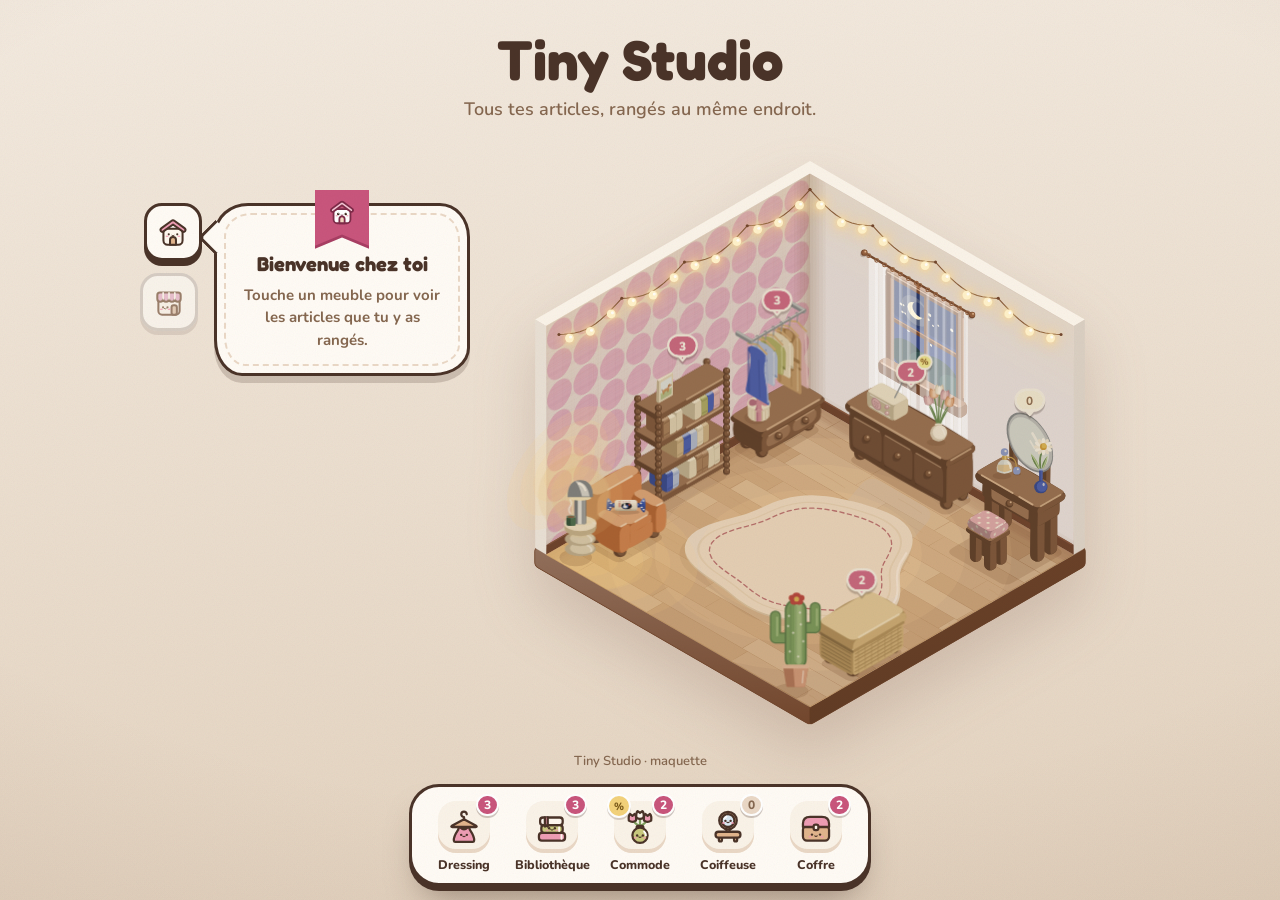
==== commit 7fe5499d: "Tiny Studio : choisir le meuble a l'ajout, le mot article partout Le formulaire propose "Ranger dans" ====
--- a/index.html
+++ b/index.html
@@ -4,7 +4,7 @@
   <meta charset="utf-8">
   <meta name="viewport" content="width=device-width, initial-scale=1">
   <title>Tiny Studio</title>
-  <meta name="description" content="Une pièce à vivre illustrée où l'on range ses envies repérées en ligne.">
+  <meta name="description" content="Une pièce à vivre illustrée où l'on range les articles repérés en ligne.">
   <link rel="preconnect" href="https://fonts.googleapis.com">
   <link rel="preconnect" href="https://fonts.gstatic.com" crossorigin>
   <link href="https://fonts.googleapis.com/css2?family=Fredoka:wght@500;600;700&family=Nunito:wght@600;700;800&display=swap" rel="stylesheet">
@@ -29,7 +29,7 @@
 
   <header class="entete">
     <p class="marque">Tiny Studio</p>
-    <p class="accroche">Toutes tes envies, rangées au même endroit.</p>
+    <p class="accroche">Tous tes articles, rangés au même endroit.</p>
   </header>
 
   <main class="scene">
@@ -46,7 +46,7 @@
         <section class="volet" role="tabpanel" id="volet-accueil" aria-labelledby="onglet-accueil">
           <span class="ruban" aria-hidden="true"><svg><use href="#ic-maison" /></svg></span>
           <h2>Bienvenue chez toi</h2>
-          <p>Touche un meuble pour voir les objets que tu y as rangés.</p>
+          <p>Touche un meuble pour voir les articles que tu y as rangés.</p>
         </section>
 
         <section class="volet" role="tabpanel" id="volet-boutique" aria-labelledby="onglet-boutique" hidden>
@@ -101,12 +101,56 @@
       </div>
       <button class="fermer" id="fermer" type="button" aria-label="Fermer le panneau">×</button>
     </div>
-    <ul class="articles" id="articles"></ul>
+    <div class="panneau-corps">
+      <!-- Ranger un article à la main (issue n° 2, 19 octobre 2026) -->
+      <div class="ajout">
+        <button class="bouton-ajouter" id="ajouter" type="button" aria-expanded="false" aria-controls="formulaire-ajout"><span aria-hidden="true">+</span> Ajouter un article</button>
+        <form class="formulaire-ajout" id="formulaire-ajout" hidden novalidate>
+          <p class="ajout-titre" id="ajout-titre">Un nouvel article</p>
+          <div class="champ">
+            <label for="champ-lien">Lien du produit</label>
+            <input id="champ-lien" name="lien" type="url" inputmode="url" autocomplete="off" placeholder="https://" required aria-describedby="erreur-lien">
+            <p class="erreur" id="erreur-lien" hidden></p>
+          </div>
+          <div class="champ">
+            <label for="champ-nom">Nom</label>
+            <input id="champ-nom" name="nom" type="text" autocomplete="off" required aria-describedby="erreur-nom">
+            <p class="erreur" id="erreur-nom" hidden></p>
+          </div>
+          <div class="champ">
+            <label for="champ-meuble">Ranger dans</label>
+            <select id="champ-meuble" name="meuble"></select>
+          </div>
+          <div class="champs-duo">
+            <div class="champ">
+              <label for="champ-marque">Marque <span class="facultatif">facultatif</span></label>
+              <input id="champ-marque" name="marque" type="text" autocomplete="off">
+            </div>
+            <div class="champ">
+              <label for="champ-prix">Prix <span class="facultatif">facultatif</span></label>
+              <input id="champ-prix" name="prix" type="text" inputmode="decimal" autocomplete="off" placeholder="29,90">
+            </div>
+          </div>
+          <div class="champ">
+            <label for="champ-photo">Adresse de la photo <span class="facultatif">facultatif</span></label>
+            <input id="champ-photo" name="photo" type="url" inputmode="url" autocomplete="off" placeholder="https://" aria-describedby="aide-photo erreur-photo">
+            <p class="aide" id="aide-photo">Sur la page du produit, clic droit sur la photo, puis « Copier l'adresse de l'image ».</p>
+            <p class="erreur" id="erreur-photo" hidden></p>
+          </div>
+          <div class="ajout-actions">
+            <button class="bouton-ranger" type="submit">Ranger l'article</button>
+            <button class="bouton-annuler" id="annuler" type="button">Annuler</button>
+          </div>
+        </form>
+      </div>
+      <p class="annonce" id="annonce" aria-live="polite"></p>
+      <ul class="articles" id="articles"></ul>
     <div class="vide" id="vide" hidden>
       <p class="vide-titre">Rien ici pour l'instant</p>
       <p id="vide-texte"></p>
     </div>
-    <p class="panneau-note" id="panneau-note">Exemples fictifs, en attendant tes vraies envies.</p>
+    <p class="panneau-note" id="panneau-note">Exemples fictifs, en attendant tes vrais articles.</p>
+    </div>
   </dialog>
 
   <footer class="pied">Tiny Studio · maquette</footer>
--- a/style.css
+++ b/style.css
@@ -78,14 +78,14 @@
 .meuble:focus { outline: none; }
 .meuble:focus-visible { outline: 3px dashed var(--focus); outline-offset: 6px; }
 
-/* Le nombre d'envies : une épingle rose, comme un repère sur une carte de jeu */
+/* Le nombre d'articles : une épingle rose, comme un repère sur une carte de jeu */
 .badge { filter: drop-shadow(0 3px 0 rgba(74, 51, 40, 0.28)); }
 .badge-fond, .badge-pointe { fill: var(--rose); stroke: #FFFFFF; stroke-width: 2.5; stroke-linejoin: round; }
 .badge text { fill: #FFFFFF; font: 800 14px Nunito, sans-serif; text-anchor: middle; }
 .meuble:hover .badge-fond, .meuble:focus-visible .badge-fond { fill: var(--rose-ombre); }
 .meuble.est-vide .badge-fond, .meuble.est-vide .badge-pointe { fill: #EAD8C6; }
 .meuble.est-vide .badge text { fill: var(--brun-doux); }
-/* La pièce dorée « % » : un meuble qui contient une envie en promotion (19 octobre 2026) */
+/* La pièce dorée « % » : un meuble qui contient un article en promotion (19 octobre 2026) */
 .badge-promo { display: none; }
 .meuble.en-promo .badge-promo { display: inline; }
 .piece-fond { fill: #F3D27A; stroke: #FFFFFF; stroke-width: 2; }
@@ -195,7 +195,54 @@
 .fermer:hover { color: var(--rose); border-color: var(--brun); }
 .fermer:focus-visible { outline: 3px dashed var(--focus); outline-offset: 3px; }
 
-.articles { list-style: none; margin: 22px 0 0; padding: 0; display: flex; flex-direction: column; gap: 12px; overflow-y: auto; }
+/* Le corps du panneau défile d'un bloc : le formulaire d'ajout, puis les fiches */
+.panneau-corps { flex: 1 1 auto; min-height: 0; overflow-y: auto; margin: 16px -6px 0; padding: 4px 6px 6px; display: flex; flex-direction: column; }
+.articles { list-style: none; margin: 14px 0 0; padding: 0; display: flex; flex-direction: column; gap: 12px; }
+
+/* Ranger un article à la main (issue n° 2, 19 octobre 2026) */
+.bouton-ajouter {
+  align-self: stretch; display: flex; align-items: center; justify-content: center; gap: 8px;
+  font: 700 16px Fredoka, Nunito, sans-serif; color: #FFFFFF; cursor: pointer;
+  background: var(--rose); border: 0; border-radius: 18px; padding: 12px 16px;
+  box-shadow: 0 4px 0 var(--rose-ombre); transition: transform 0.12s ease, box-shadow 0.12s ease;
+}
+.bouton-ajouter { width: 100%; }
+.bouton-ajouter[hidden] { display: none; }  /* sa règle display l'emporterait sur l'attribut hidden */
+.bouton-ajouter span { font-size: 22px; line-height: 1; }
+.bouton-ajouter:hover { transform: translateY(-1px); }
+.bouton-ajouter:active { transform: translateY(3px); box-shadow: 0 1px 0 var(--rose-ombre); }
+.bouton-ajouter:focus-visible, .bouton-ranger:focus-visible, .bouton-annuler:focus-visible, .bouton-retirer:focus-visible { outline: 3px dashed var(--focus); outline-offset: 3px; }
+.formulaire-ajout { background: var(--carte); border: 2px solid var(--brun); border-radius: 22px; padding: 16px; box-shadow: 0 4px 0 var(--carte-ombre); }
+.ajout-titre { margin: 0 0 10px; font: 700 18px Fredoka, Nunito, sans-serif; }
+.champ { display: flex; flex-direction: column; gap: 5px; margin-bottom: 12px; min-width: 0; }
+.champ label { font: 800 13px Nunito, sans-serif; color: var(--brun); }
+.facultatif { font-weight: 700; color: var(--brun-doux); font-size: 12px; }
+.champ input, .champ select {
+  font: 600 15px Nunito, sans-serif; color: var(--brun); background: var(--creme);
+  border: 2px solid var(--carte-ombre); border-radius: 12px; padding: 9px 11px; min-width: 0; width: 100%;
+}
+.champ select { appearance: none; cursor: pointer; padding-right: 34px;
+  background: var(--creme) url("data:image/svg+xml,%3Csvg xmlns='http://www.w3.org/2000/svg' width='12' height='8'%3E%3Cpath d='M1.5 1.5 6 6l4.5-4.5' fill='none' stroke='%234A3328' stroke-width='2.2' stroke-linecap='round' stroke-linejoin='round'/%3E%3C/svg%3E") no-repeat right 13px center; }
+.champ input:focus, .champ select:focus { outline: none; border-color: var(--rose); box-shadow: 0 0 0 3px var(--rose-pale); }
+.champ input[aria-invalid="true"] { border-color: var(--rose-texte); }
+.champs-duo { display: grid; grid-template-columns: 1fr 1fr; gap: 0 10px; }
+.aide { margin: 0; font-size: 12px; color: var(--brun-doux); line-height: 1.4; }
+.erreur { margin: 0; font: 700 12.5px Nunito, sans-serif; color: var(--rose-texte); }
+.ajout-actions { display: flex; gap: 10px; flex-wrap: wrap; margin-top: 4px; }
+.bouton-ranger {
+  font: 700 15px Fredoka, Nunito, sans-serif; color: #FFFFFF; cursor: pointer;
+  background: var(--rose); border: 0; border-radius: 99px; padding: 9px 18px; box-shadow: 0 3px 0 var(--rose-ombre);
+}
+.bouton-annuler, .bouton-retirer {
+  font: 800 13px Nunito, sans-serif; color: var(--brun-doux); cursor: pointer;
+  background: transparent; border: 1.5px solid var(--carte-ombre); border-radius: 99px; padding: 8px 14px;
+}
+.bouton-retirer { padding: 6px 12px; }
+.bouton-annuler:hover, .bouton-retirer:hover { color: var(--rose-texte); border-color: var(--rose-texte); }
+.article-actions { display: flex; gap: 8px; flex-wrap: wrap; }
+.vignette-neutre { width: 56% !important; height: 56% !important; opacity: 0.45; }
+/* L'annonce pour les lecteurs d'écran : invisible à l'œil */
+.annonce { position: absolute; width: 1px; height: 1px; overflow: hidden; clip: rect(0 0 0 0); white-space: nowrap; margin: 0; }
 
 /* Une fiche : le visuel, la marque, le nom exact, le prix, le lien, puis le bouton « Acheté » */
 .article {
